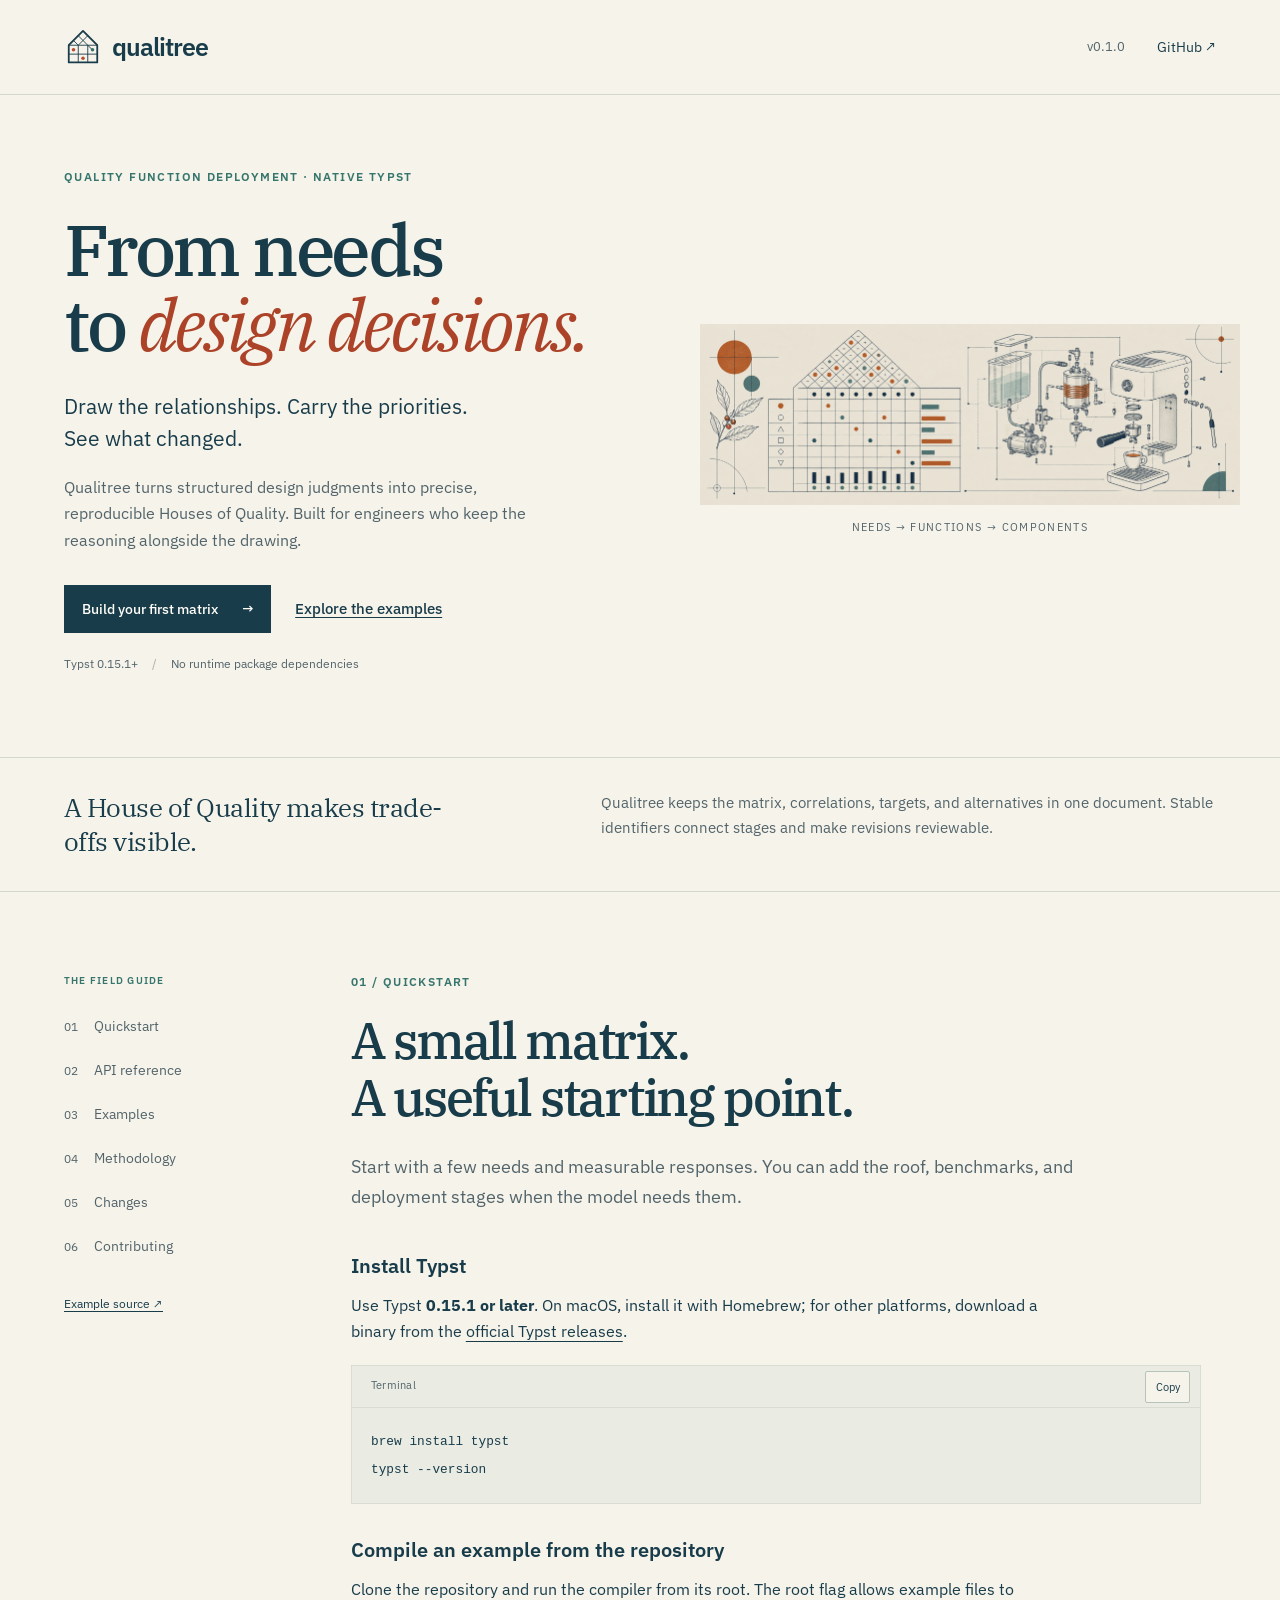
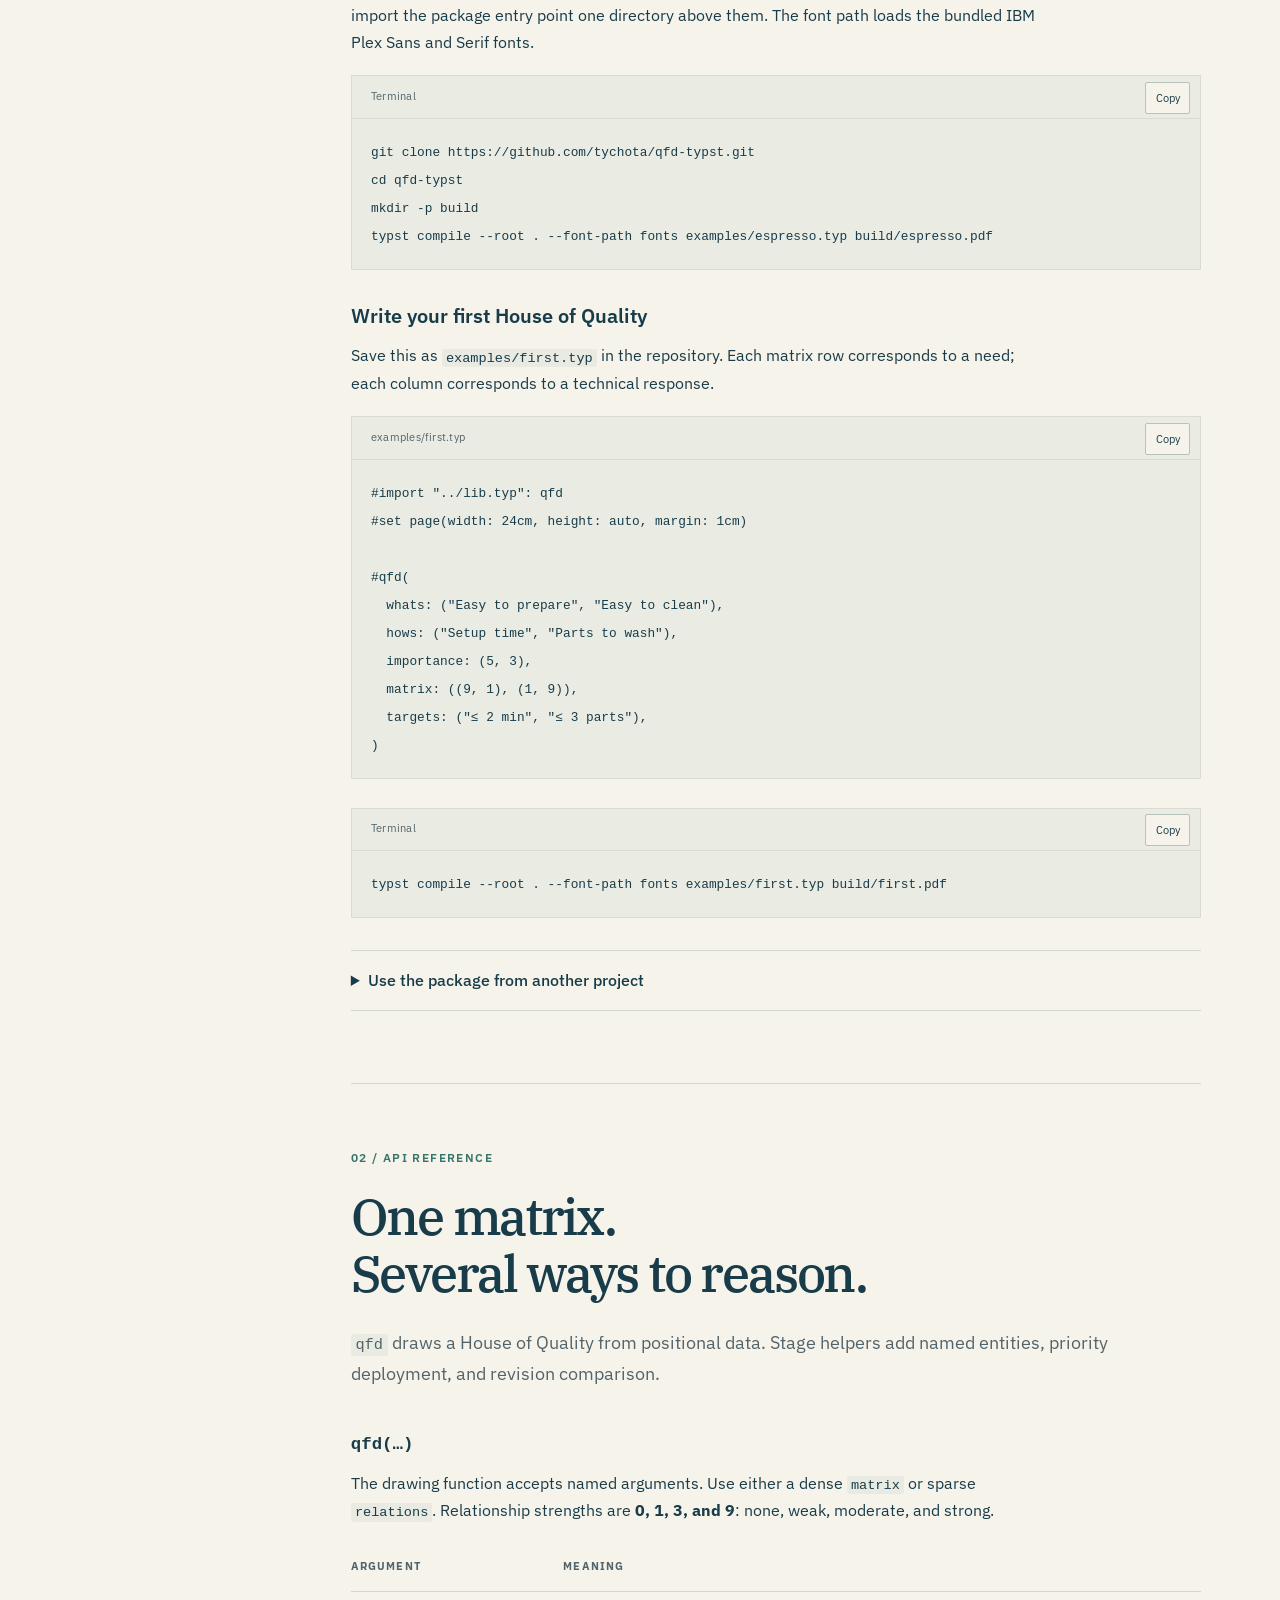
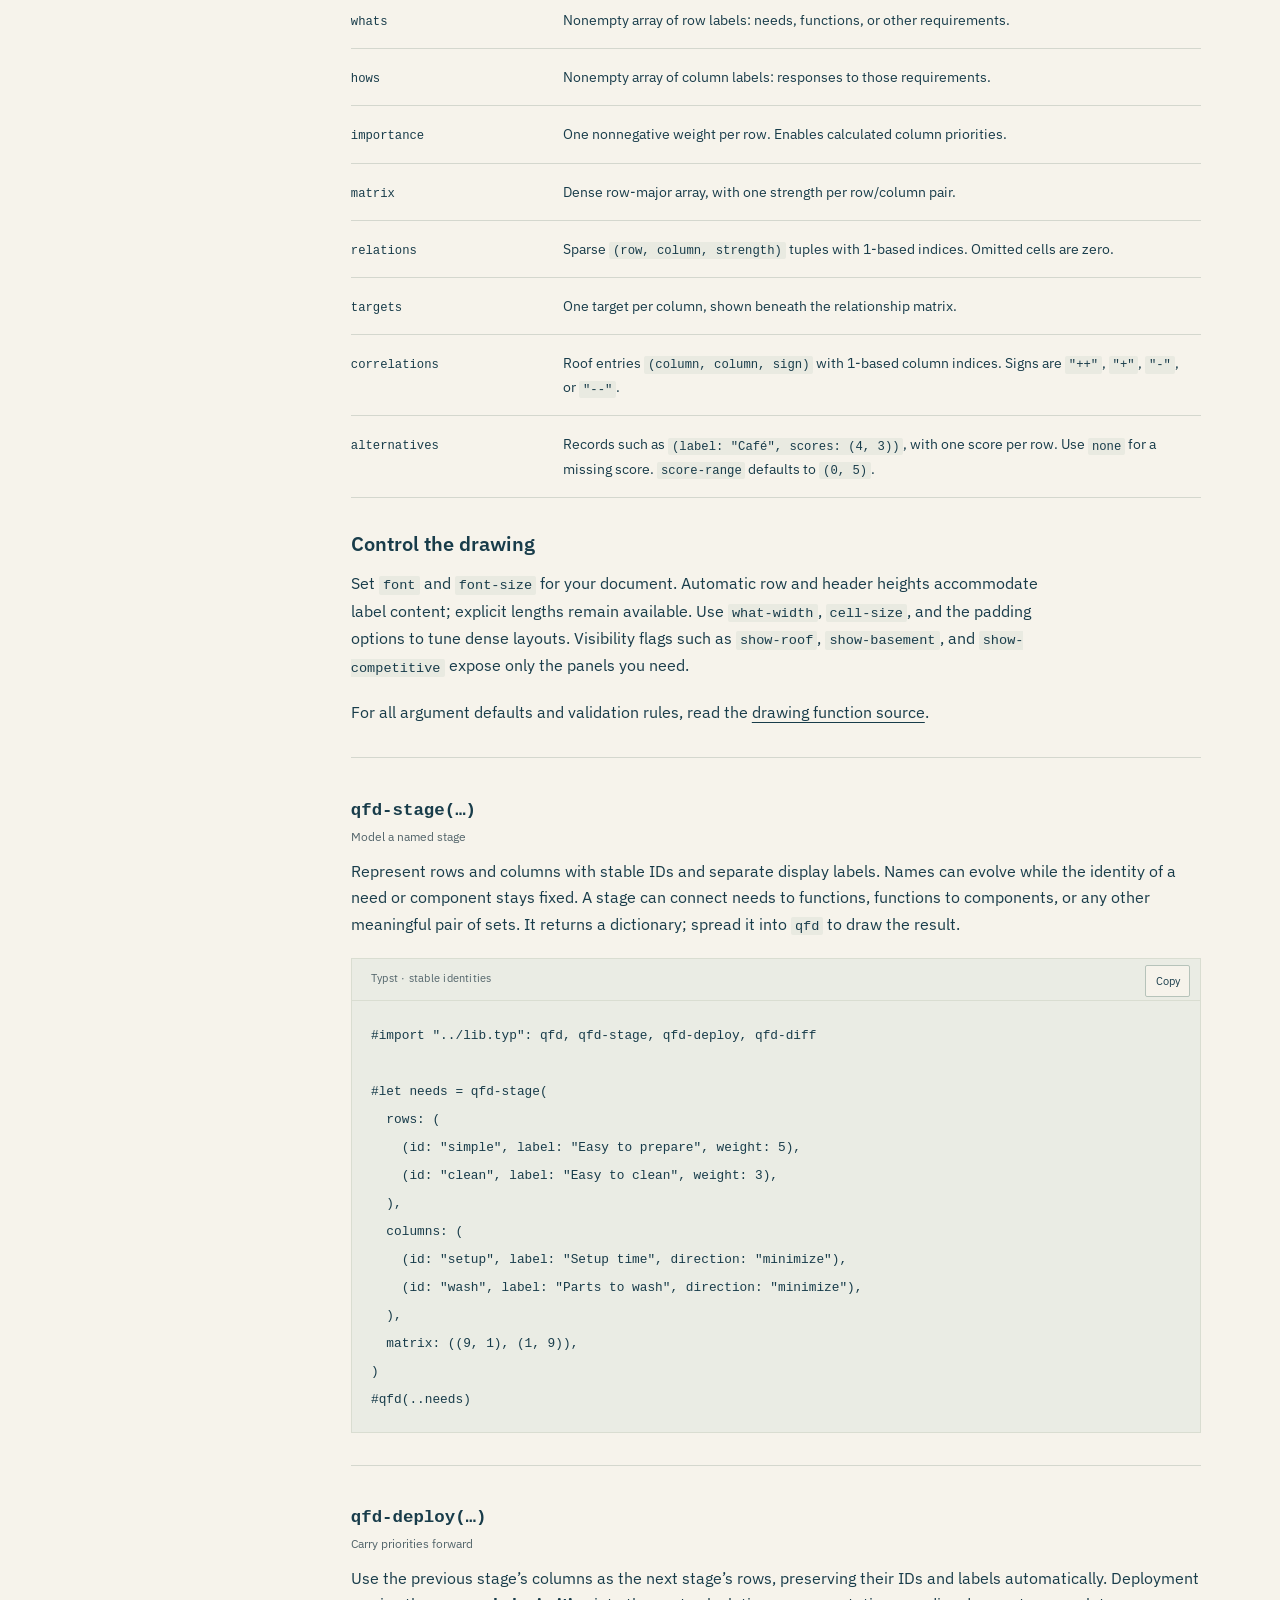
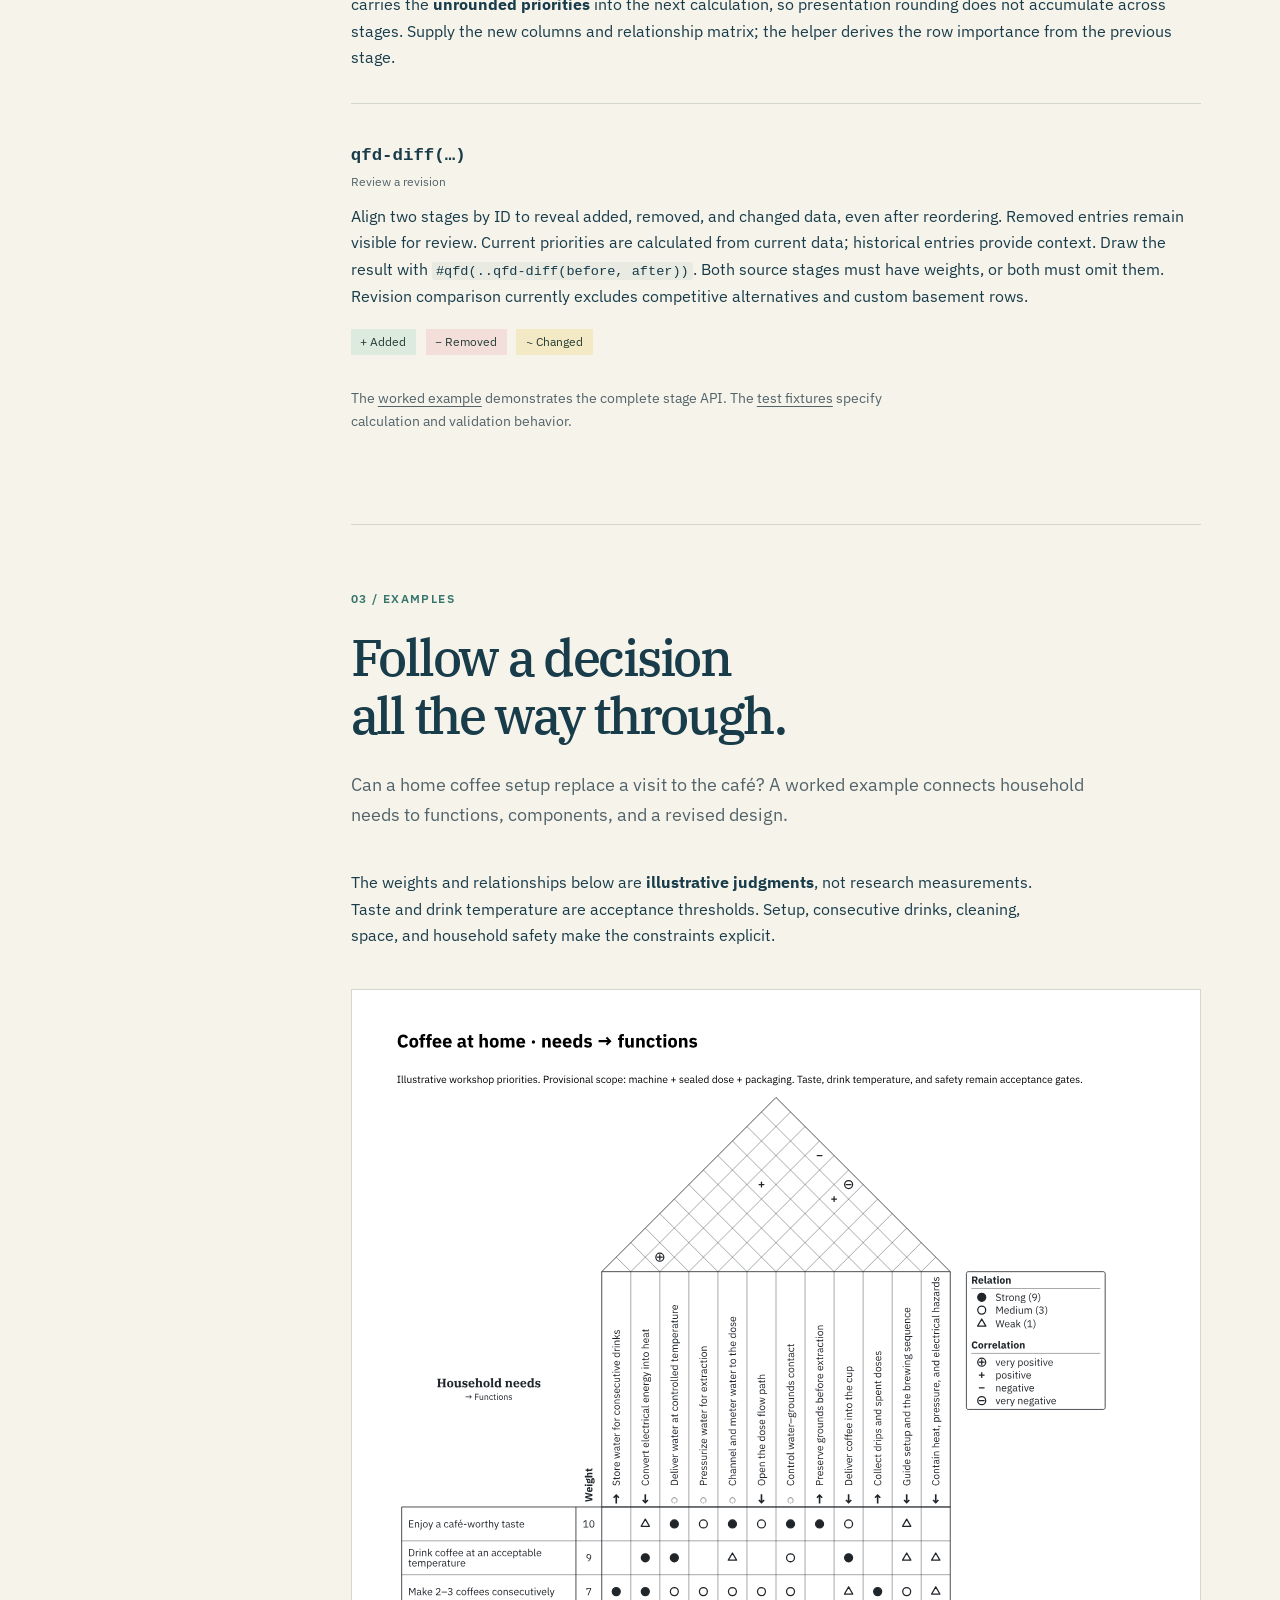
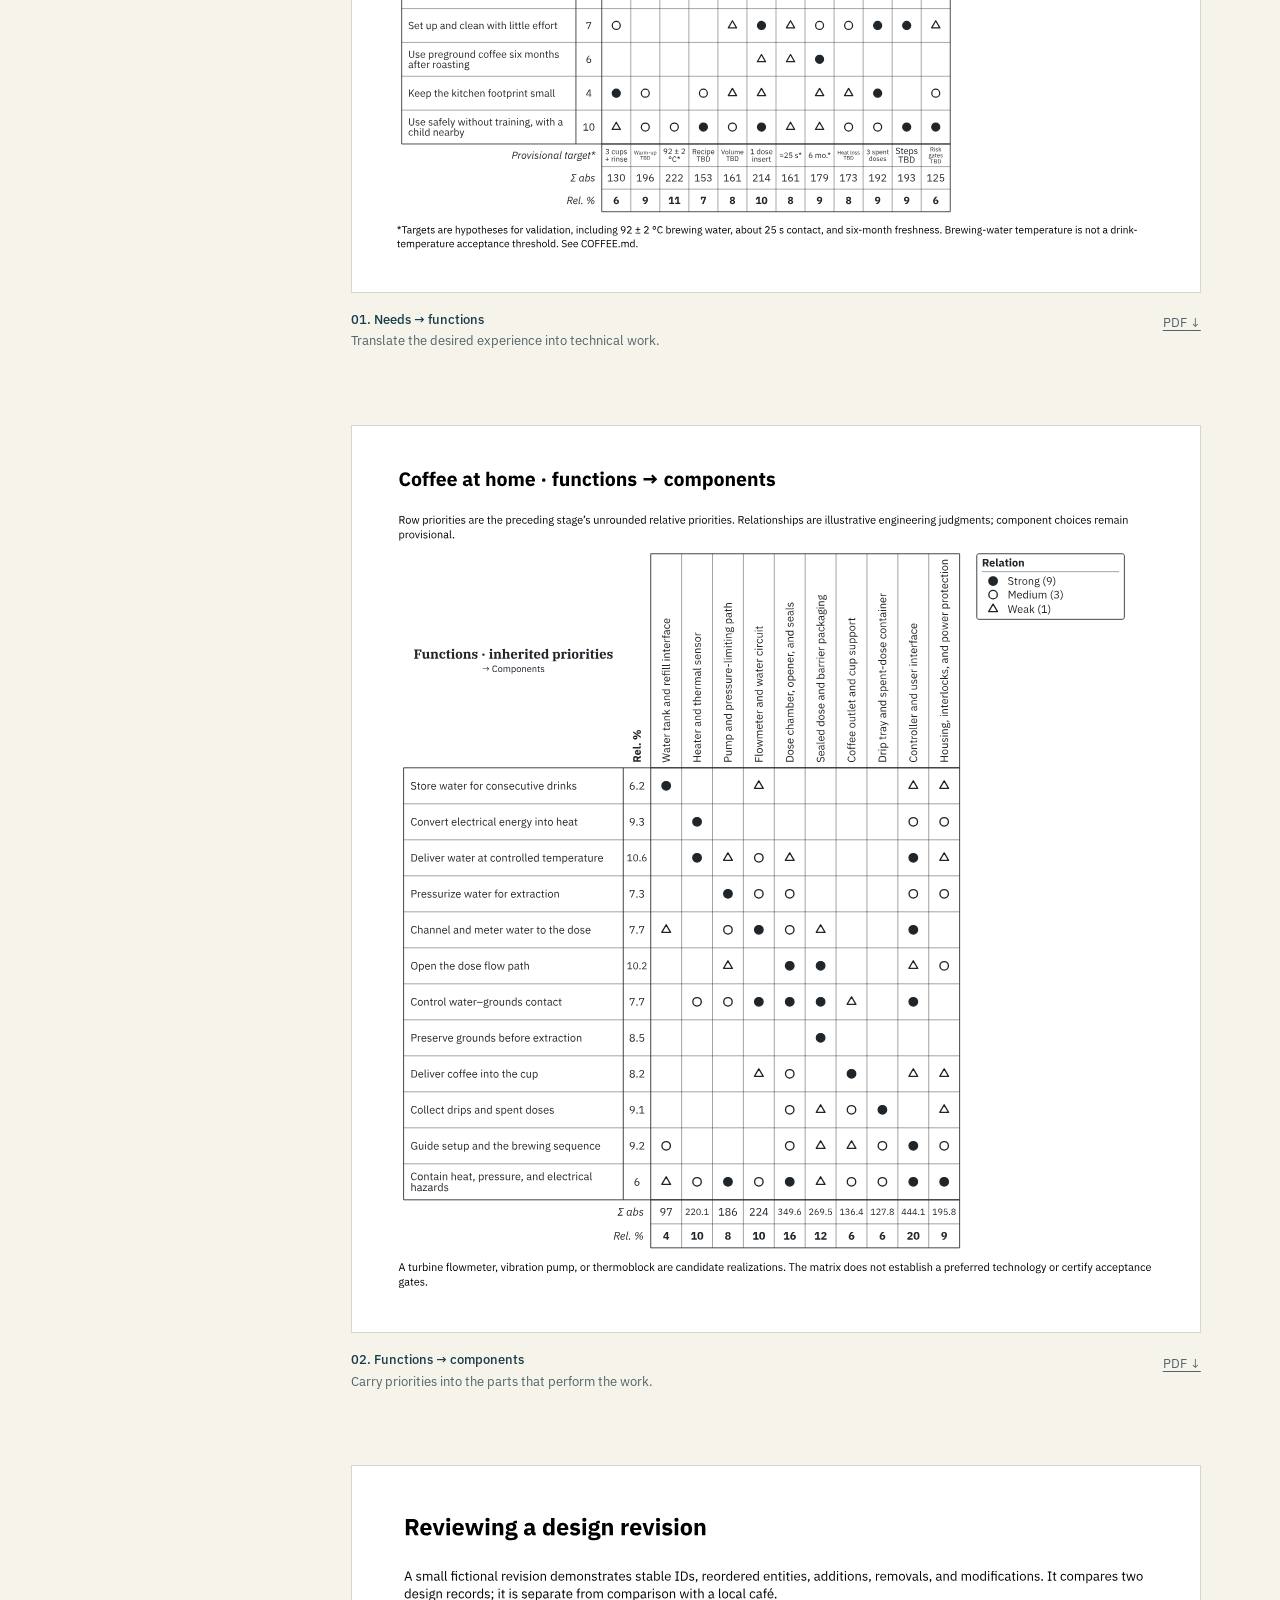
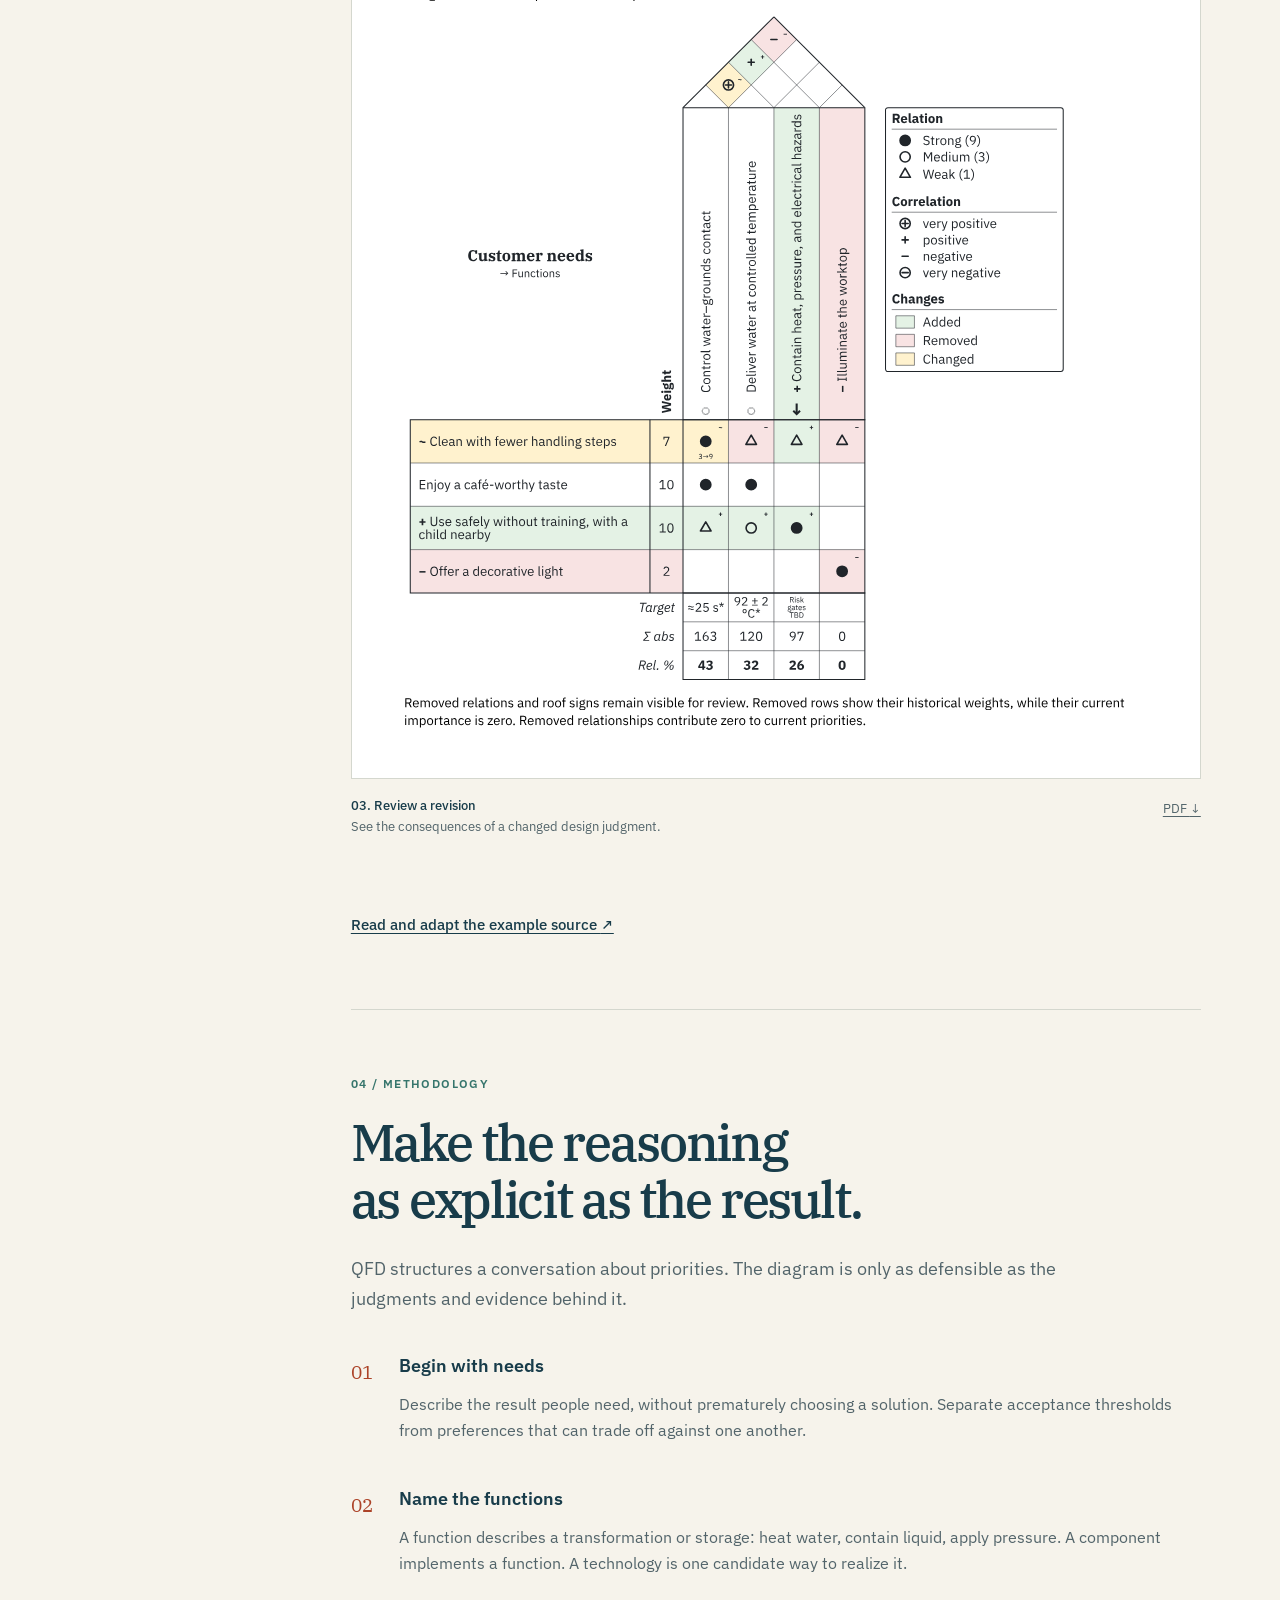
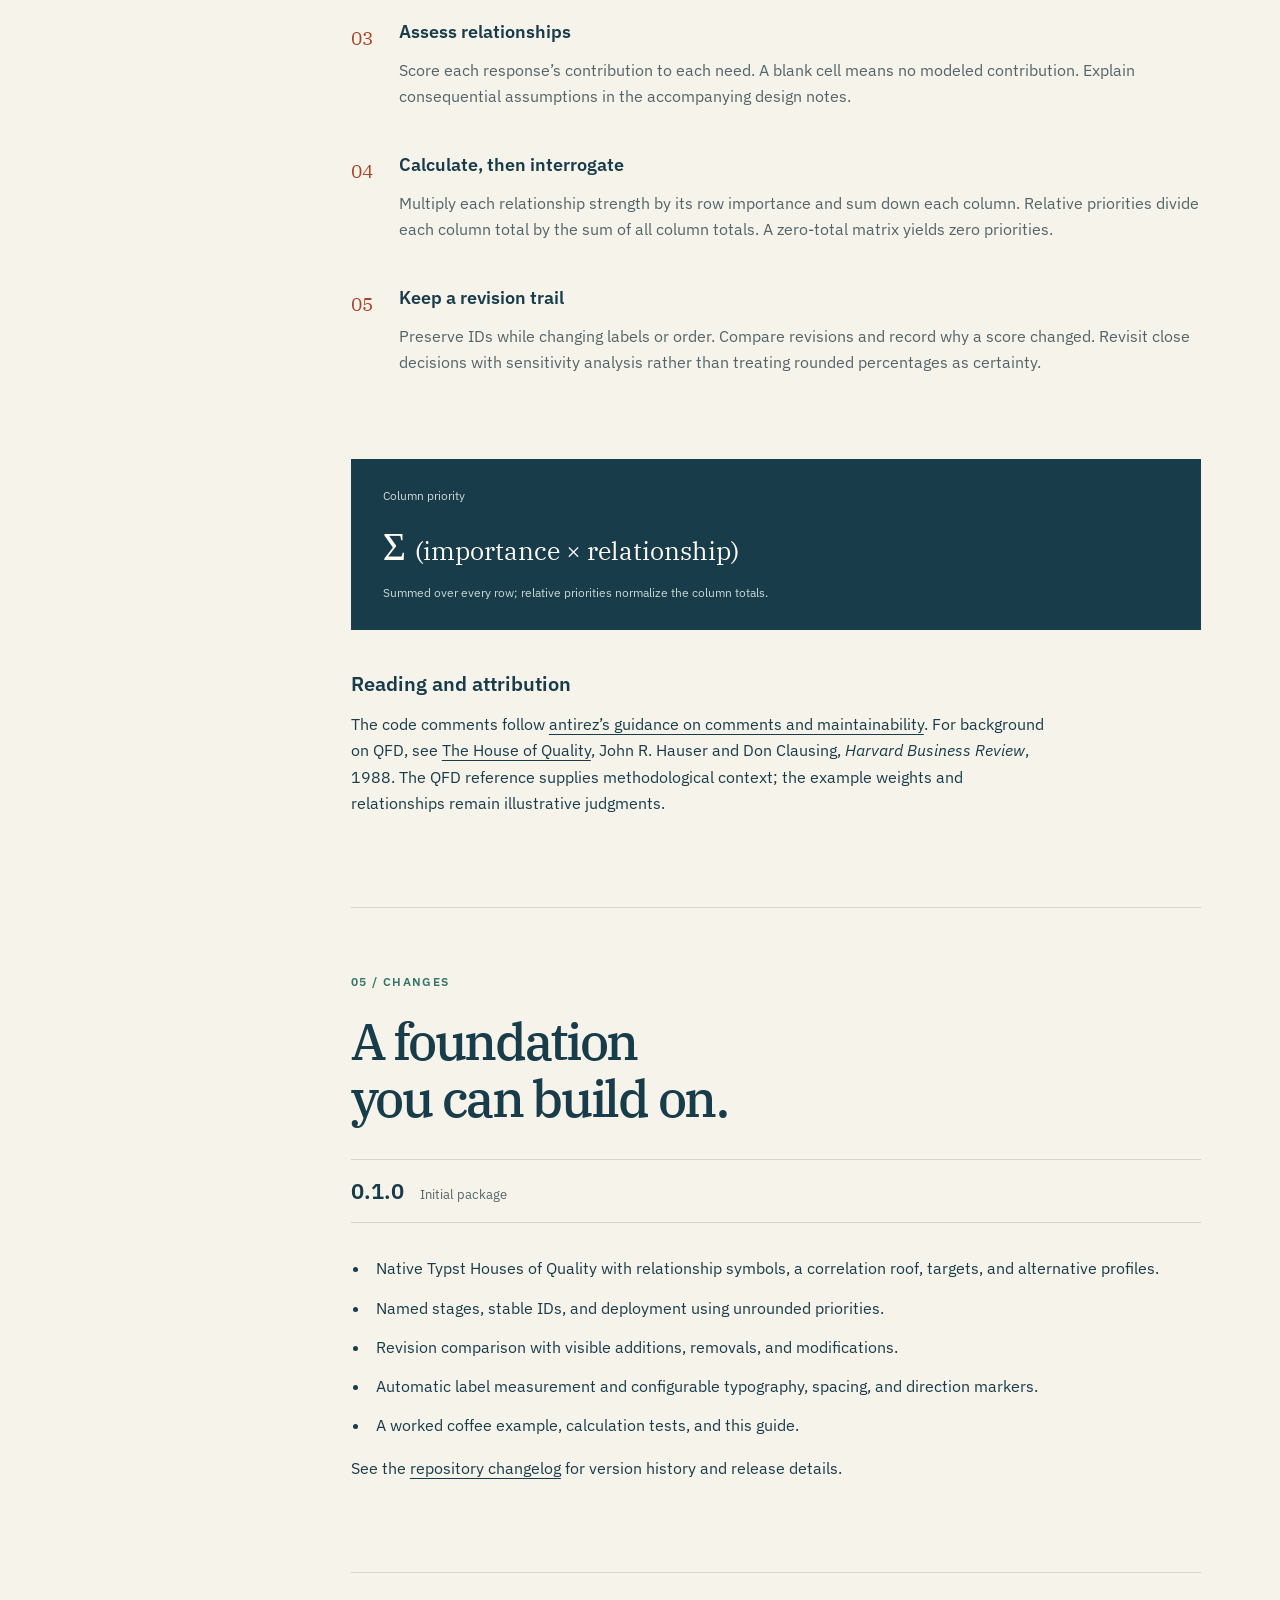
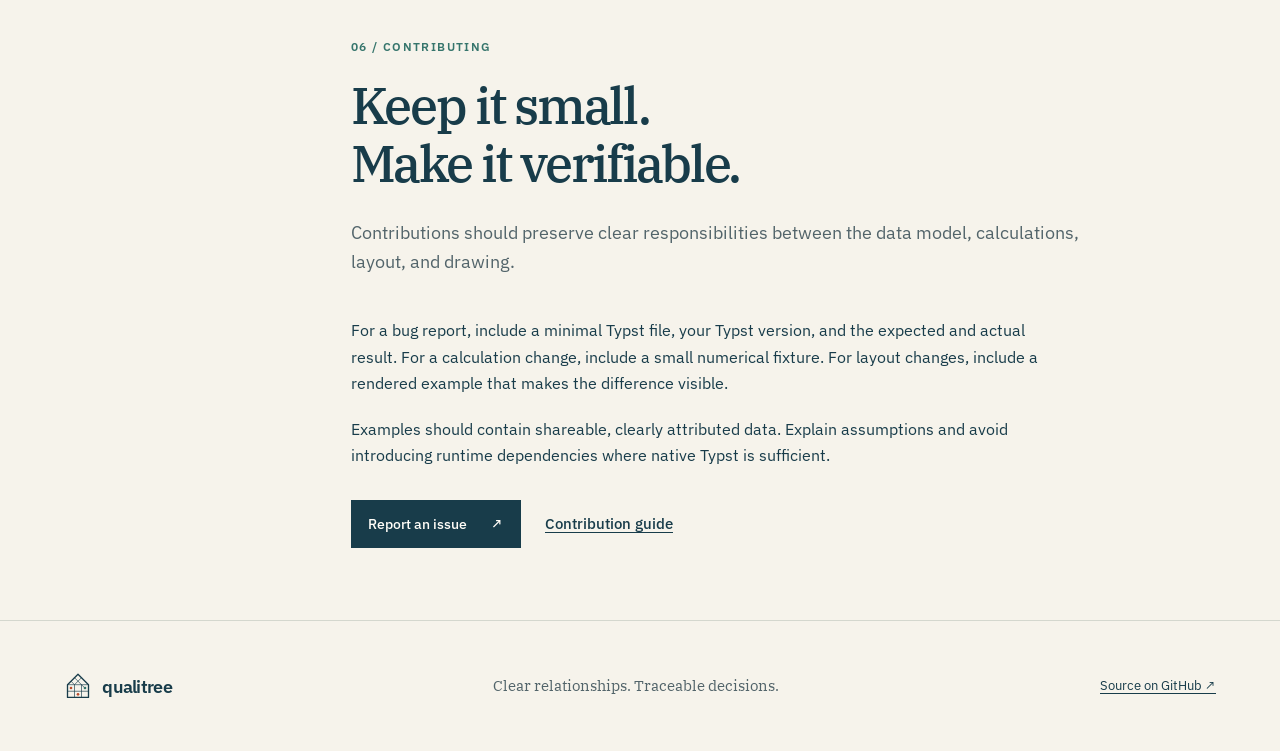
==== docs/site/index.html @ 9d510f65 "Build Qualitree stages, revision views, adaptive layout and documentation" ====
<!doctype html>
<html lang="en">
<head>
  <meta charset="utf-8">
  <meta name="viewport" content="width=device-width, initial-scale=1">
  <meta name="description" content="Qualitree is a native Typst toolkit for Houses of Quality, priority deployment, and traceable design revisions.">
  <meta name="theme-color" content="#183c4a">
  <title>Qualitree — From needs to design decisions</title>
  <link rel="icon" href="assets/favicon.svg" type="image/svg+xml">
  <link rel="preconnect" href="https://fonts.googleapis.com">
  <link rel="preconnect" href="https://fonts.gstatic.com" crossorigin>
  <link href="https://fonts.googleapis.com/css2?family=IBM+Plex+Sans:wght@400;500;600;700&amp;family=IBM+Plex+Serif:ital,wght@0,400;0,500;0,600;1,400&amp;display=swap" rel="stylesheet">
  <link rel="stylesheet" href="style.css">
  <script src="site.js" defer></script>
</head>
<body>
<a class="skip-link" href="#main">Skip to content</a>
<header class="masthead">
  <a class="brand" href="#top" aria-label="Qualitree home"><img src="assets/logo.svg" width="38" height="38" alt=""><span>qualitree</span></a>
  <div class="masthead-right"><span class="version">v0.1.0</span><a href="https://github.com/tychota/qfd-typst">GitHub <span aria-hidden="true">↗</span></a></div>
</header>
<main id="main">
  <section class="hero" id="top" aria-labelledby="hero-title">
    <div class="hero-copy">
      <p class="eyebrow">Quality function deployment · Native Typst</p>
      <h1 id="hero-title">From needs<br>to <em>design decisions.</em></h1>
      <p class="hero-deck">Draw the relationships. Carry the priorities. See what changed.</p>
      <p class="hero-description">Qualitree turns structured design judgments into precise, reproducible Houses of Quality. Built for engineers who keep the reasoning alongside the drawing.</p>
      <div class="hero-actions"><a class="button" href="#quickstart">Build your first matrix <span aria-hidden="true">→</span></a><a class="text-link" href="#examples">Explore the examples</a></div>
      <p class="hero-note">Typst 0.15.1+ <span aria-hidden="true">/</span> No runtime package dependencies</p>
    </div>
    <div class="hero-art"><img src="assets/hero.png" alt="" fetchpriority="high"><p>Needs → functions → components</p></div>
  </section>
  <div class="introduction"><p>A House of Quality makes trade-offs visible.</p><p>Qualitree keeps the matrix, correlations, targets, and alternatives in one document. Stable identifiers connect stages and make revisions reviewable.</p></div>
  <div class="guide-layout">
    <aside class="guide-nav" aria-label="Guide navigation"><p class="eyebrow">The field guide</p><nav><a href="#quickstart">01 <span>Quickstart</span></a><a href="#api">02 <span>API reference</span></a><a href="#examples">03 <span>Examples</span></a><a href="#methodology">04 <span>Methodology</span></a><a href="#changes">05 <span>Changes</span></a><a href="#contributing">06 <span>Contributing</span></a></nav><a class="source-link" href="https://github.com/tychota/qfd-typst/tree/main/examples">Example source <span aria-hidden="true">↗</span></a></aside>
    <div class="guide-content">
      <section id="quickstart" class="guide-section" aria-labelledby="quickstart-title">
        <p class="eyebrow">01 / Quickstart</p><h2 id="quickstart-title">A small matrix.<br>A useful starting point.</h2>
        <p class="lead">Start with a few needs and measurable responses. You can add the roof, benchmarks, and deployment stages when the model needs them.</p>
        <h3>Install Typst</h3><p>Use Typst <strong>0.15.1 or later</strong>. On macOS, install it with Homebrew; for other platforms, download a binary from the <a href="https://github.com/typst/typst/releases">official Typst releases</a>.</p>
        <div class="code-block"><div class="code-label">Terminal</div><pre><code>brew install typst
typst --version</code></pre></div>
        <h3>Compile an example from the repository</h3><p>Clone the repository and run the compiler from its root. The root flag allows example files to import the package entry point one directory above them. The font path loads the bundled IBM Plex Sans and Serif fonts.</p>
        <div class="code-block"><div class="code-label">Terminal</div><pre><code>git clone https://github.com/tychota/qfd-typst.git
cd qfd-typst
mkdir -p build
typst compile --root . --font-path fonts examples/espresso.typ build/espresso.pdf</code></pre></div>
        <h3>Write your first House of Quality</h3><p>Save this as <code>examples/first.typ</code> in the repository. Each matrix row corresponds to a need; each column corresponds to a technical response.</p>
        <div class="code-block"><div class="code-label">examples/first.typ</div><pre><code>#import "../lib.typ": qfd
#set page(width: 24cm, height: auto, margin: 1cm)

#qfd(
  whats: ("Easy to prepare", "Easy to clean"),
  hows: ("Setup time", "Parts to wash"),
  importance: (5, 3),
  matrix: ((9, 1), (1, 9)),
  targets: ("≤ 2 min", "≤ 3 parts"),
)</code></pre></div>
        <div class="code-block"><div class="code-label">Terminal</div><pre><code>typst compile --root . --font-path fonts examples/first.typ build/first.pdf</code></pre></div>
        <details><summary>Use the package from another project</summary><div><p>Copy <code>lib.typ</code> and the <code>src/</code> directory into your project and import the entry point by its relative path. Alternatively, place the complete package bundle under <code>typst/packages/local/qualitree/0.1.0/</code> in your platform’s Typst data directory:</p><ul><li>macOS: <code>~/Library/Application Support/typst/packages/local/qualitree/0.1.0/</code></li><li>Linux: <code>$XDG_DATA_HOME/typst/packages/local/qualitree/0.1.0/</code> (normally <code>~/.local/share/…</code>)</li><li>Windows: <code>%APPDATA%\typst\packages\local\qualitree\0.1.0\</code></li></ul><div class="code-block"><div class="code-label">Typst</div><pre><code>#import "@local/qualitree:0.1.0": qfd</code></pre></div><p>The local bundle must include <code>typst.toml</code>, <code>lib.typ</code>, and <code>src/</code>. Publication to Typst Universe is a separate step; an <code>@preview</code> import is not available until the package is accepted.</p></div></details>
      </section>
      <section id="api" class="guide-section" aria-labelledby="api-title">
        <p class="eyebrow">02 / API reference</p><h2 id="api-title">One matrix.<br>Several ways to reason.</h2>
        <p class="lead"><code>qfd</code> draws a House of Quality from positional data. Stage helpers add named entities, priority deployment, and revision comparison.</p>
        <h3><code>qfd(…)</code></h3><p>The drawing function accepts named arguments. Use either a dense <code>matrix</code> or sparse <code>relations</code>. Relationship strengths are <strong>0, 1, 3, and 9</strong>: none, weak, moderate, and strong.</p>
        <div class="table-scroll" tabindex="0" role="region" aria-label="Core API parameters"><table><thead><tr><th>Argument</th><th>Meaning</th></tr></thead><tbody>
          <tr><th scope="row"><code>whats</code></th><td>Nonempty array of row labels: needs, functions, or other requirements.</td></tr>
          <tr><th scope="row"><code>hows</code></th><td>Nonempty array of column labels: responses to those requirements.</td></tr>
          <tr><th scope="row"><code>importance</code></th><td>One nonnegative weight per row. Enables calculated column priorities.</td></tr>
          <tr><th scope="row"><code>matrix</code></th><td>Dense row-major array, with one strength per row/column pair.</td></tr>
          <tr><th scope="row"><code>relations</code></th><td>Sparse <code>(row, column, strength)</code> tuples with 1-based indices. Omitted cells are zero.</td></tr>
          <tr><th scope="row"><code>targets</code></th><td>One target per column, shown beneath the relationship matrix.</td></tr>
          <tr><th scope="row"><code>correlations</code></th><td>Roof entries <code>(column, column, sign)</code> with 1-based column indices. Signs are <code>"++"</code>, <code>"+"</code>, <code>"-"</code>, or <code>"--"</code>.</td></tr>
          <tr><th scope="row"><code>alternatives</code></th><td>Records such as <code>(label: "Café", scores: (4, 3))</code>, with one score per row. Use <code>none</code> for a missing score. <code>score-range</code> defaults to <code>(0, 5)</code>.</td></tr>
        </tbody></table></div>
        <h3>Control the drawing</h3><p>Set <code>font</code> and <code>font-size</code> for your document. Automatic row and header heights accommodate label content; explicit lengths remain available. Use <code>what-width</code>, <code>cell-size</code>, and the padding options to tune dense layouts. Visibility flags such as <code>show-roof</code>, <code>show-basement</code>, and <code>show-competitive</code> expose only the panels you need.</p><p>For all argument defaults and validation rules, read the <a href="https://github.com/tychota/qfd-typst/blob/main/src/draw.typ">drawing function source</a>.</p>
        <div class="api-entry"><h3><code>qfd-stage(…)</code><span>Model a named stage</span></h3><p>Represent rows and columns with stable IDs and separate display labels. Names can evolve while the identity of a need or component stays fixed. A stage can connect needs to functions, functions to components, or any other meaningful pair of sets. It returns a dictionary; spread it into <code>qfd</code> to draw the result.</p>
<div class="code-block"><div class="code-label">Typst · stable identities</div><pre><code>#import "../lib.typ": qfd, qfd-stage, qfd-deploy, qfd-diff

#let needs = qfd-stage(
  rows: (
    (id: "simple", label: "Easy to prepare", weight: 5),
    (id: "clean", label: "Easy to clean", weight: 3),
  ),
  columns: (
    (id: "setup", label: "Setup time", direction: "minimize"),
    (id: "wash", label: "Parts to wash", direction: "minimize"),
  ),
  matrix: ((9, 1), (1, 9)),
)
#qfd(..needs)</code></pre></div></div>
        <div class="api-entry"><h3><code>qfd-deploy(…)</code><span>Carry priorities forward</span></h3><p>Use the previous stage’s columns as the next stage’s rows, preserving their IDs and labels automatically. Deployment carries the <strong>unrounded priorities</strong> into the next calculation, so presentation rounding does not accumulate across stages. Supply the new columns and relationship matrix; the helper derives the row importance from the previous stage.</p></div>
        <div class="api-entry"><h3><code>qfd-diff(…)</code><span>Review a revision</span></h3><p>Align two stages by ID to reveal added, removed, and changed data, even after reordering. Removed entries remain visible for review. Current priorities are calculated from current data; historical entries provide context. Draw the result with <code>#qfd(..qfd-diff(before, after))</code>. Both source stages must have weights, or both must omit them. Revision comparison currently excludes competitive alternatives and custom basement rows.</p><p class="change-key"><span class="added">+ Added</span><span class="removed">− Removed</span><span class="modified">~ Changed</span></p></div>
        <p class="reference-note">The <a href="https://github.com/tychota/qfd-typst/blob/main/examples/espresso.typ">worked example</a> demonstrates the complete stage API. The <a href="https://github.com/tychota/qfd-typst/tree/main/tests">test fixtures</a> specify calculation and validation behavior.</p>
      </section>
      <section id="examples" class="guide-section" aria-labelledby="examples-title">
        <p class="eyebrow">03 / Examples</p><h2 id="examples-title">Follow a decision<br>all the way through.</h2>
        <p class="lead">Can a home coffee setup replace a visit to the café? A worked example connects household needs to functions, components, and a revised design.</p>
        <p>The weights and relationships below are <strong>illustrative judgments</strong>, not research measurements. Taste and drink temperature are acceptance thresholds. Setup, consecutive drinks, cleaning, space, and household safety make the constraints explicit.</p>
        <figure class="example-figure"><a href="assets/espresso.svg" aria-label="Open needs-to-functions diagram at full size"><img src="assets/espresso.svg" alt="House of Quality relating home-coffee needs to functions, with relationship strengths and calculated priorities." loading="lazy"></a><figcaption><span><strong>01. Needs → functions</strong><br>Translate the desired experience into technical work.</span><a href="assets/espresso.pdf">PDF <span aria-hidden="true">↓</span></a></figcaption></figure>
        <figure class="example-figure"><a href="assets/components.svg" aria-label="Open functions-to-components diagram at full size"><img src="assets/components.svg" alt="Deployment matrix relating coffee preparation functions to components, using priorities carried from the previous stage." loading="lazy"></a><figcaption><span><strong>02. Functions → components</strong><br>Carry priorities into the parts that perform the work.</span><a href="assets/components.pdf">PDF <span aria-hidden="true">↓</span></a></figcaption></figure>
        <figure class="example-figure"><a href="assets/revisions.svg" aria-label="Open revision comparison at full size"><img src="assets/revisions.svg" alt="Revision comparison with green additions, red removals, yellow changes, and text status marks." loading="lazy"></a><figcaption><span><strong>03. Review a revision</strong><br>See the consequences of a changed design judgment.</span><a href="assets/revisions.pdf">PDF <span aria-hidden="true">↓</span></a></figcaption></figure>
        <a class="text-link" href="https://github.com/tychota/qfd-typst/tree/main/examples">Read and adapt the example source <span aria-hidden="true">↗</span></a>
      </section>
      <section id="methodology" class="guide-section" aria-labelledby="methodology-title">
        <p class="eyebrow">04 / Methodology</p><h2 id="methodology-title">Make the reasoning<br>as explicit as the result.</h2>
        <p class="lead">QFD structures a conversation about priorities. The diagram is only as defensible as the judgments and evidence behind it.</p>
        <ol class="method-list"><li><h3>Begin with needs</h3><p>Describe the result people need, without prematurely choosing a solution. Separate acceptance thresholds from preferences that can trade off against one another.</p></li><li><h3>Name the functions</h3><p>A function describes a transformation or storage: heat water, contain liquid, apply pressure. A component implements a function. A technology is one candidate way to realize it.</p></li><li><h3>Assess relationships</h3><p>Score each response’s contribution to each need. A blank cell means no modeled contribution. Explain consequential assumptions in the accompanying design notes.</p></li><li><h3>Calculate, then interrogate</h3><p>Multiply each relationship strength by its row importance and sum down each column. Relative priorities divide each column total by the sum of all column totals. A zero-total matrix yields zero priorities.</p></li><li><h3>Keep a revision trail</h3><p>Preserve IDs while changing labels or order. Compare revisions and record why a score changed. Revisit close decisions with sensitivity analysis rather than treating rounded percentages as certainty.</p></li></ol>
        <div class="formula" aria-label="Column priority equals the sum of row importance multiplied by relationship strength"><span>Column priority</span><strong>Σ <span>(importance × relationship)</span></strong><small>Summed over every row; relative priorities normalize the column totals.</small></div>
        <h3>Reading and attribution</h3><p>The code comments follow <a href="https://antirez.com/news/124">antirez’s guidance on comments and maintainability</a>. For background on QFD, see <a href="https://blogs.ubc.ca/nvdteamb/files/2013/10/7-The-House-of-Quality.pdf">The House of Quality</a>, John R. Hauser and Don Clausing, <cite>Harvard Business Review</cite>, 1988. The QFD reference supplies methodological context; the example weights and relationships remain illustrative judgments.</p>
      </section>
      <section id="changes" class="guide-section" aria-labelledby="changes-title">
        <p class="eyebrow">05 / Changes</p><h2 id="changes-title">A foundation<br>you can build on.</h2><div class="release-line"><h3>0.1.0</h3><span>Initial package</span></div><ul class="plain-list"><li>Native Typst Houses of Quality with relationship symbols, a correlation roof, targets, and alternative profiles.</li><li>Named stages, stable IDs, and deployment using unrounded priorities.</li><li>Revision comparison with visible additions, removals, and modifications.</li><li>Automatic label measurement and configurable typography, spacing, and direction markers.</li><li>A worked coffee example, calculation tests, and this guide.</li></ul><p>See the <a href="https://github.com/tychota/qfd-typst/blob/main/CHANGELOG.md">repository changelog</a> for version history and release details.</p>
      </section>
      <section id="contributing" class="guide-section" aria-labelledby="contributing-title">
        <p class="eyebrow">06 / Contributing</p><h2 id="contributing-title">Keep it small.<br>Make it verifiable.</h2><p class="lead">Contributions should preserve clear responsibilities between the data model, calculations, layout, and drawing.</p><p>For a bug report, include a minimal Typst file, your Typst version, and the expected and actual result. For a calculation change, include a small numerical fixture. For layout changes, include a rendered example that makes the difference visible.</p><p>Examples should contain shareable, clearly attributed data. Explain assumptions and avoid introducing runtime dependencies where native Typst is sufficient.</p><div class="contribute-links"><a class="button" href="https://github.com/tychota/qfd-typst/issues">Report an issue <span aria-hidden="true">↗</span></a><a class="text-link" href="https://github.com/tychota/qfd-typst/blob/main/CONTRIBUTING.md">Contribution guide</a></div>
      </section>
    </div>
  </div>
</main>
<footer><a class="brand" href="#top"><img src="assets/logo.svg" width="28" height="28" alt=""><span>qualitree</span></a><p>Clear relationships. Traceable decisions.</p><a href="https://github.com/tychota/qfd-typst">Source on GitHub <span aria-hidden="true">↗</span></a></footer>
<div id="copy-status" class="visually-hidden" role="status" aria-live="polite"></div>
</body>
</html>
---- docs/site/style.css ----
:root {
  --paper: #f6f3eb;
  --surface: #fffdf8;
  --ink: #183c4a;
  --muted: #52646a;
  --line: #d4d7ce;
  --accent: #ac4328;
  --teal: #36756c;
  --sans: "IBM Plex Sans", "Helvetica Neue", sans-serif;
  --serif: "IBM Plex Serif", Georgia, serif;
  color: var(--ink);
  background: var(--paper);
  font-family: var(--sans);
  font-size: 16px;
  line-height: 1.65;
  font-synthesis: none;
  scroll-padding-top: 2rem;
}
* { box-sizing: border-box; }
body { margin: 0; }
a { color: inherit; text-decoration-thickness: 1px; text-underline-offset: .23em; }
a:hover { color: var(--accent); }
button, a { -webkit-tap-highlight-color: transparent; }
:focus-visible { outline: 3px solid var(--accent); outline-offset: 5px; }
::selection { background: #e7c3a7; color: var(--ink); }
img { max-width: 100%; display: block; }
p { margin: 0 0 1.2rem; }
h1, h2, h3 { font-weight: 500; margin: 0; }
h1, h2 { font-family: var(--serif); letter-spacing: -.045em; }
h1 { font-size: clamp(3.15rem, 5.6vw, 5.6rem); line-height: 1.04; }
h1 em { color: var(--accent); font-weight: 400; }
h2 { font-size: clamp(2.2rem, 4vw, 3.65rem); line-height: 1.12; margin-bottom: 1.6rem; }
h3 { font-size: 1.28rem; line-height: 1.35; font-weight: 600; margin: 2rem 0 .8rem; }
code { font-family: "SFMono-Regular", Consolas, "Liberation Mono", monospace; font-size: .85em; overflow-wrap: anywhere; }
p code, td code, li code { background: #e9eae1; padding: .13em .3em; border-radius: 2px; }
.masthead, .hero, .introduction, .guide-layout, footer { max-width: 1440px; margin-inline: auto; padding-inline: clamp(1.3rem, 5vw, 5rem); }
.masthead { min-height: 94px; display: flex; align-items: center; justify-content: space-between; gap: 1rem; }
.brand { display: inline-flex; align-items: center; gap: .65rem; text-decoration: none; font-size: 1.55rem; font-weight: 600; letter-spacing: -.04em; }
.masthead-right { display: flex; align-items: center; gap: 2rem; font-size: .9rem; }
.masthead-right a { text-decoration: none; }
.version { color: var(--muted); font-size: .8rem; }
.hero { display: grid; grid-template-columns: 1.2fr 1fr; gap: 1rem; padding-block: 4.5rem 4rem; align-items: center; border-top: 1px solid var(--line); }
.eyebrow { font-size: .73rem; letter-spacing: .12em; text-transform: uppercase; font-weight: 600; margin-bottom: 1.7rem; color: var(--teal); }
.hero-deck { font-size: 1.32rem; line-height: 1.5; margin-top: 1.8rem; max-width: 27rem; }
.hero-description { color: var(--muted); max-width: 30rem; }
.hero-actions { display: flex; align-items: center; flex-wrap: wrap; gap: 1.5rem; margin-block: 2rem 1.3rem; }
.button { display: inline-flex; min-height: 48px; align-items: center; justify-content: space-between; gap: 1.5rem; background: var(--ink); color: var(--surface); padding: .75rem 1.1rem; text-decoration: none; font-weight: 500; font-size: .9rem; transition: background .16s ease-out; }
.button:hover { color: white; background: var(--accent); }
.text-link { font-weight: 500; font-size: .92rem; }
.hero-note { font-size: .75rem; color: var(--muted); }
.hero-note span { padding-inline: .7rem; color: #a5ada5; }
.hero-art { position: relative; margin-right: -1.5rem; }
.hero-art img { width: 100%; height: auto; mix-blend-mode: multiply; }
.hero-art p { font-size: .7rem; letter-spacing: .12em; text-transform: uppercase; text-align: center; color: var(--muted); margin: .8rem 0 0; }
.introduction { border-top: 1px solid var(--line); border-bottom: 1px solid var(--line); display: grid; grid-template-columns: 1fr 1.3fr; gap: 4rem; padding-block: 2rem; }
.introduction p { margin: 0; }
.introduction p:first-child { font-family: var(--serif); font-size: 1.65rem; letter-spacing: -.02em; line-height: 1.3; max-width: 24rem; }
.introduction p:last-child { color: var(--muted); font-size: .95rem; max-width: 42rem; }
.guide-layout { display: grid; grid-template-columns: 210px minmax(0, 1fr); gap: clamp(2.5rem, 6vw, 6rem); padding-top: 5rem; }
.guide-nav { align-self: start; position: sticky; top: 2rem; padding-bottom: 2rem; }
.guide-nav .eyebrow { font-size: .65rem; margin-bottom: 1rem; }
.guide-nav nav { display: flex; flex-direction: column; }
.guide-nav nav a { display: flex; gap: 1rem; align-items: center; min-height: 44px; font-size: .73rem; color: var(--muted); text-decoration: none; border-bottom: 1px solid transparent; }
.guide-nav nav a span { font-size: .9rem; }
.guide-nav nav a:hover, .guide-nav nav a[aria-current="location"] { color: var(--accent); border-bottom-color: var(--line); }
.source-link { display: inline-block; font-size: .78rem; margin-top: 1.5rem; }
.guide-content { max-width: 850px; min-width: 0; }
.guide-section { padding-bottom: 4.5rem; margin-bottom: 4rem; border-bottom: 1px solid var(--line); scroll-margin-top: 2rem; }
.guide-section:last-child { border: 0; margin-bottom: 0; }
.guide-section > p { max-width: 70ch; }
.guide-section .eyebrow { margin-bottom: 1.3rem; }
.lead { font-size: 1.13rem; line-height: 1.65; color: var(--muted); margin-bottom: 2.5rem; }
.code-block { background: #eaece4; border: 1px solid #d9ddd1; margin-block: 1.25rem 1.8rem; position: relative; }
.code-label { padding: .65rem 1.2rem; border-bottom: 1px solid #d9ddd1; font-size: .7rem; color: var(--muted); letter-spacing: .02em; min-height: 2.65rem; }
pre { margin: 0; padding: 1.2rem; overflow-x: auto; line-height: 1.75; tab-size: 2; }
pre code { font-size: .8rem; overflow-wrap: normal; }
.copy-button { position: absolute; right: .6rem; top: .35rem; padding: .3rem .6rem; min-height: 32px; border: 1px solid #b6c3ba; border-radius: 2px; font-family: inherit; color: var(--ink); background: var(--paper); cursor: pointer; font-size: .7rem; }
.copy-button:hover { background: var(--surface); }
details { margin-top: 2rem; border-block: 1px solid var(--line); }
summary { padding-block: 1rem; cursor: pointer; font-weight: 500; }
details > div { padding-block: .5rem 1rem; font-size: .9rem; }
details li { margin-bottom: .7rem; }
.table-scroll { overflow-x: auto; margin-block: 1.5rem 2rem; }
table { width: 100%; border-collapse: collapse; font-size: .9rem; text-align: left; }
th, td { border-bottom: 1px solid var(--line); padding: 1rem .85rem 1rem 0; vertical-align: top; }
thead th { font-size: .7rem; letter-spacing: .1em; text-transform: uppercase; color: var(--muted); padding-top: .5rem; }
tbody th { width: 25%; font-weight: 500; }
.api-entry { border-top: 1px solid var(--line); margin-top: 2rem; padding-top: .2rem; }
.api-entry h3 span { display: block; font-size: .76rem; font-weight: 400; color: var(--muted); margin-top: .4rem; }
.change-key { display: flex; gap: .6rem; flex-wrap: wrap; font-size: .75rem; }
.change-key span { padding: .2rem .6rem; color: #243c36; }
.added { background: #dcebdd; }.removed { background: #f3deda; }.modified { background: #f3eac5; }
.reference-note { color: var(--muted); font-size: .88rem; margin-top: 2rem; }
.example-figure { margin: 2.5rem 0 3.5rem; }
.example-figure > a { display: block; background: white; border: 1px solid var(--line); padding: clamp(.5rem, 1.5vw, 1.5rem); }
.example-figure img { width: 100%; height: auto; min-height: 120px; }
figcaption { display: flex; justify-content: space-between; gap: 1rem; padding-block: 1rem; font-size: .8rem; color: var(--muted); }
figcaption strong { font-weight: 500; color: var(--ink); }
figcaption a { white-space: nowrap; min-height: 44px; padding-top: .2rem; }
.method-list { list-style: none; counter-reset: method; padding: 0; margin: 2.5rem 0; }
.method-list li { counter-increment: method; position: relative; padding: 0 0 1.5rem 3rem; }
.method-list li::before { content: "0" counter(method); position: absolute; top: .15rem; left: 0; font-family: var(--serif); color: var(--accent); font-size: 1.2rem; }
.method-list h3 { margin-top: 0; font-size: 1.12rem; }
.method-list p { color: var(--muted); }
.formula { padding: 1.7rem 2rem; background: var(--ink); color: var(--surface); display: grid; gap: .8rem; margin-bottom: 2.5rem; }
.formula > span { font-size: .75rem; opacity: .8; }
.formula strong { font-family: var(--serif); font-size: 2.5rem; font-weight: 400; line-height: 1.3; }
.formula strong span { font-size: clamp(1rem, 2vw, 1.55rem); }
.formula small { font-size: .75rem; color: #c9d8d4; }
.release-line { display: flex; align-items: baseline; gap: 1rem; border-block: 1px solid var(--line); padding-block: 1rem; margin-block: 2rem; }
.release-line h3 { margin: 0; font-size: 1.4rem; }
.release-line span { color: var(--muted); font-size: .8rem; }
.plain-list { padding-left: 1.2rem; }
.plain-list li { padding-left: .4rem; margin-bottom: .8rem; }
.contribute-links { display: flex; align-items: center; gap: 1.5rem; flex-wrap: wrap; margin-top: 2rem; }
footer { border-top: 1px solid var(--line); min-height: 130px; display: flex; align-items: center; gap: 2rem; justify-content: space-between; }
footer .brand { font-size: 1.15rem; }
footer p { margin: 0; font-family: var(--serif); font-size: .95rem; color: var(--muted); }
footer > a:last-child { font-size: .8rem; }
.visually-hidden, .skip-link:not(:focus) { position: absolute; width: 1px; height: 1px; overflow: hidden; clip-path: inset(50%); white-space: nowrap; }
.skip-link:focus { position: fixed; top: 1rem; left: 1rem; padding: 1rem; background: var(--ink); color: white; z-index: 10; }
@media (min-width: 1600px) { .hero { padding-block: 6rem; } }
@media (max-width: 1000px) {
  .hero { grid-template-columns: 1.25fr 1fr; padding-block: 3rem; }
  .hero-actions { gap: 1rem; }
  .hero-art { margin-right: 0; }
  .guide-layout { grid-template-columns: 165px minmax(0, 1fr); gap: 2rem; }
  .introduction { gap: 2rem; }
}
@media (max-width: 740px) {
  .masthead { min-height: 76px; }
  .masthead-right { gap: 1rem; }
  .hero { grid-template-columns: 1fr; padding-top: 2.8rem; gap: .5rem; }
  h1 { font-size: clamp(3.25rem, 9.8vw, 4.7rem); }
  .hero-copy { position: relative; z-index: 1; }
  .hero-art { max-width: 460px; justify-self: center; width: 90%; margin-top: .5rem; }
  .hero-art p { margin-top: 0; }
  .introduction { grid-template-columns: 1fr; gap: 1rem; }
  .guide-layout { display: block; padding-top: 2rem; }
  .guide-nav { position: static; padding-bottom: 2rem; margin-bottom: 2.5rem; border-bottom: 1px solid var(--line); }
  .guide-nav nav { display: grid; grid-template-columns: 1fr 1fr; column-gap: 1rem; }
  .guide-nav .source-link { display: none; }
  .guide-section { margin-bottom: 3rem; padding-bottom: 3rem; }
  .guide-section .lead { margin-bottom: 2rem; }
  footer { flex-wrap: wrap; justify-content: flex-start; gap: .8rem 2rem; padding-block: 2rem; }
  footer p { flex-basis: calc(100% - 155px); font-size: .8rem; }
}
@media (prefers-reduced-motion: reduce) { *, *::before, *::after { scroll-behavior: auto !important; transition: none !important; } }
@media print {
  .masthead-right, .guide-nav, .hero-art, .hero-actions, .copy-button, .contribute-links, footer { display: none; }
  body { background: white; color: black; }
  .hero, .introduction, .guide-layout { display: block; padding: 1rem 0; }
  .guide-section { margin-bottom: 2rem; padding-bottom: 1rem; }
  h2, h3 { break-after: avoid; }
  pre { white-space: pre-wrap; }
  .example-figure, .formula { break-inside: avoid; }
}
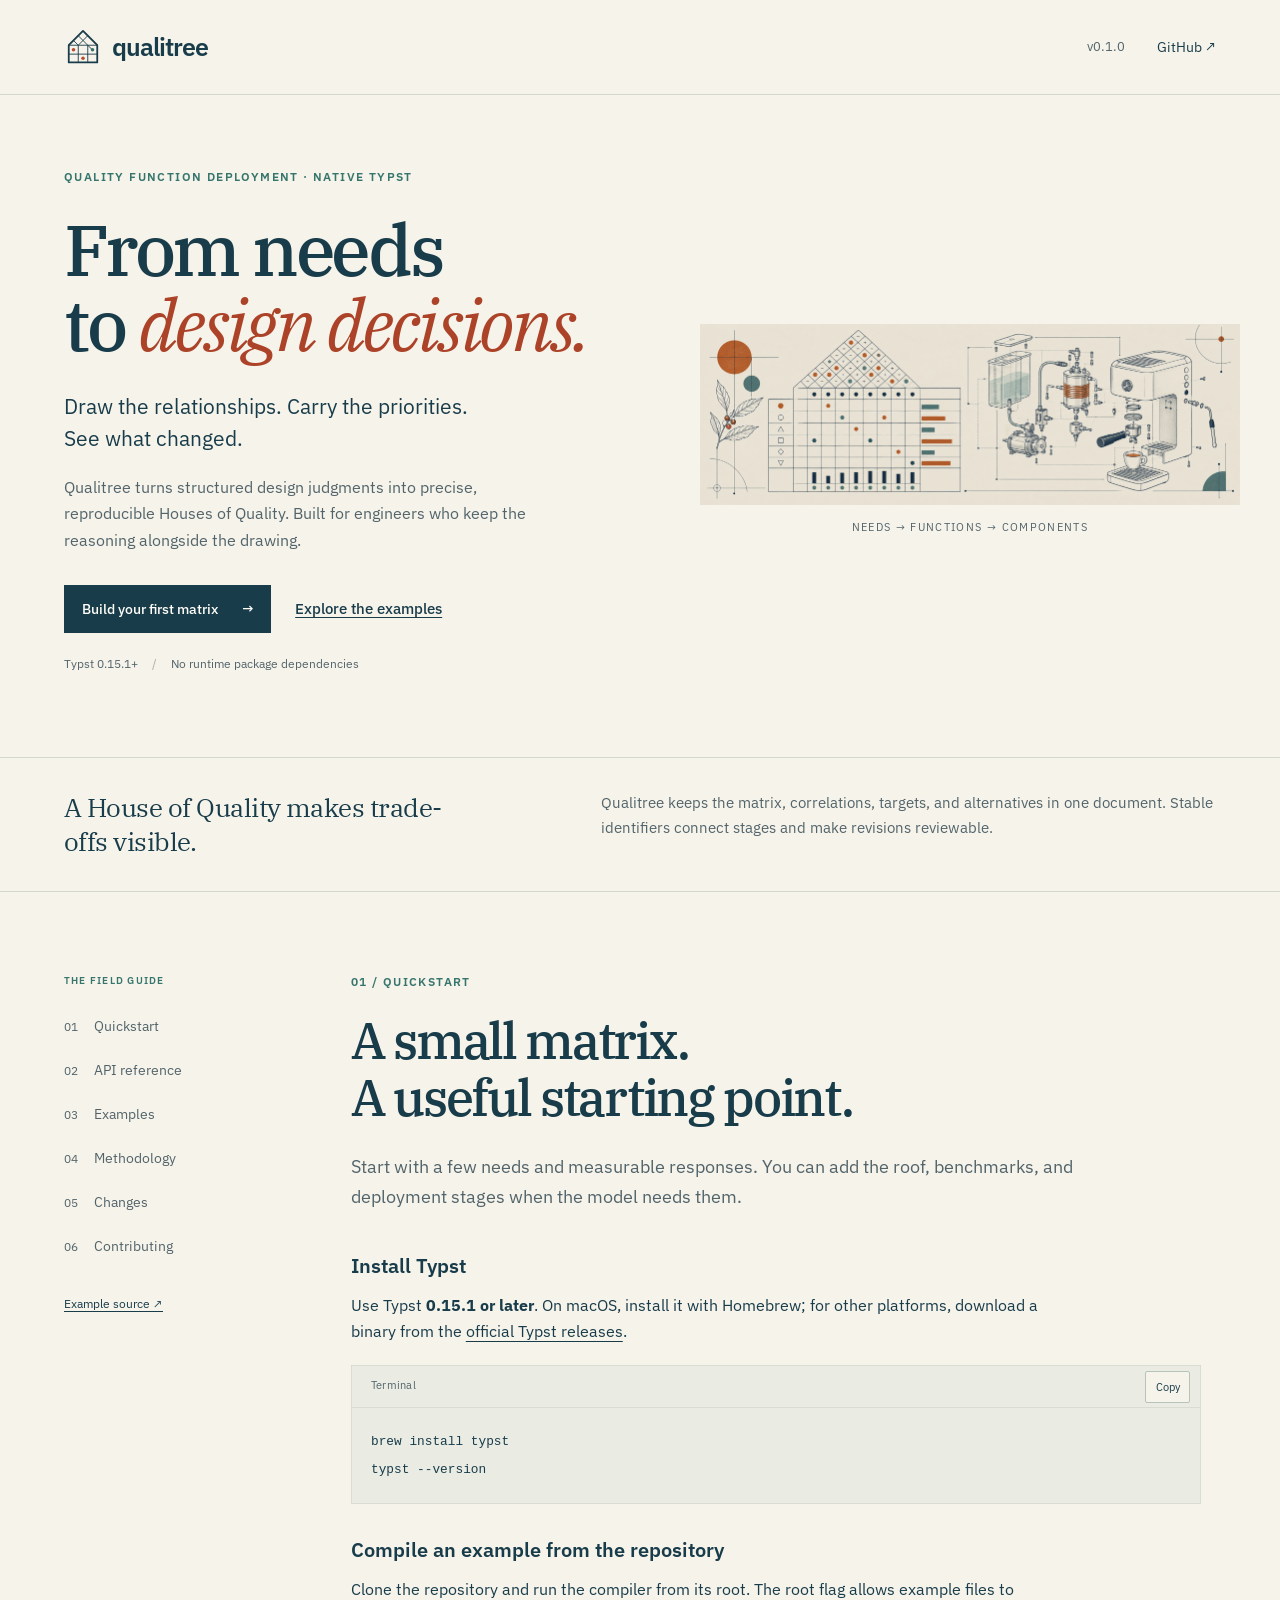
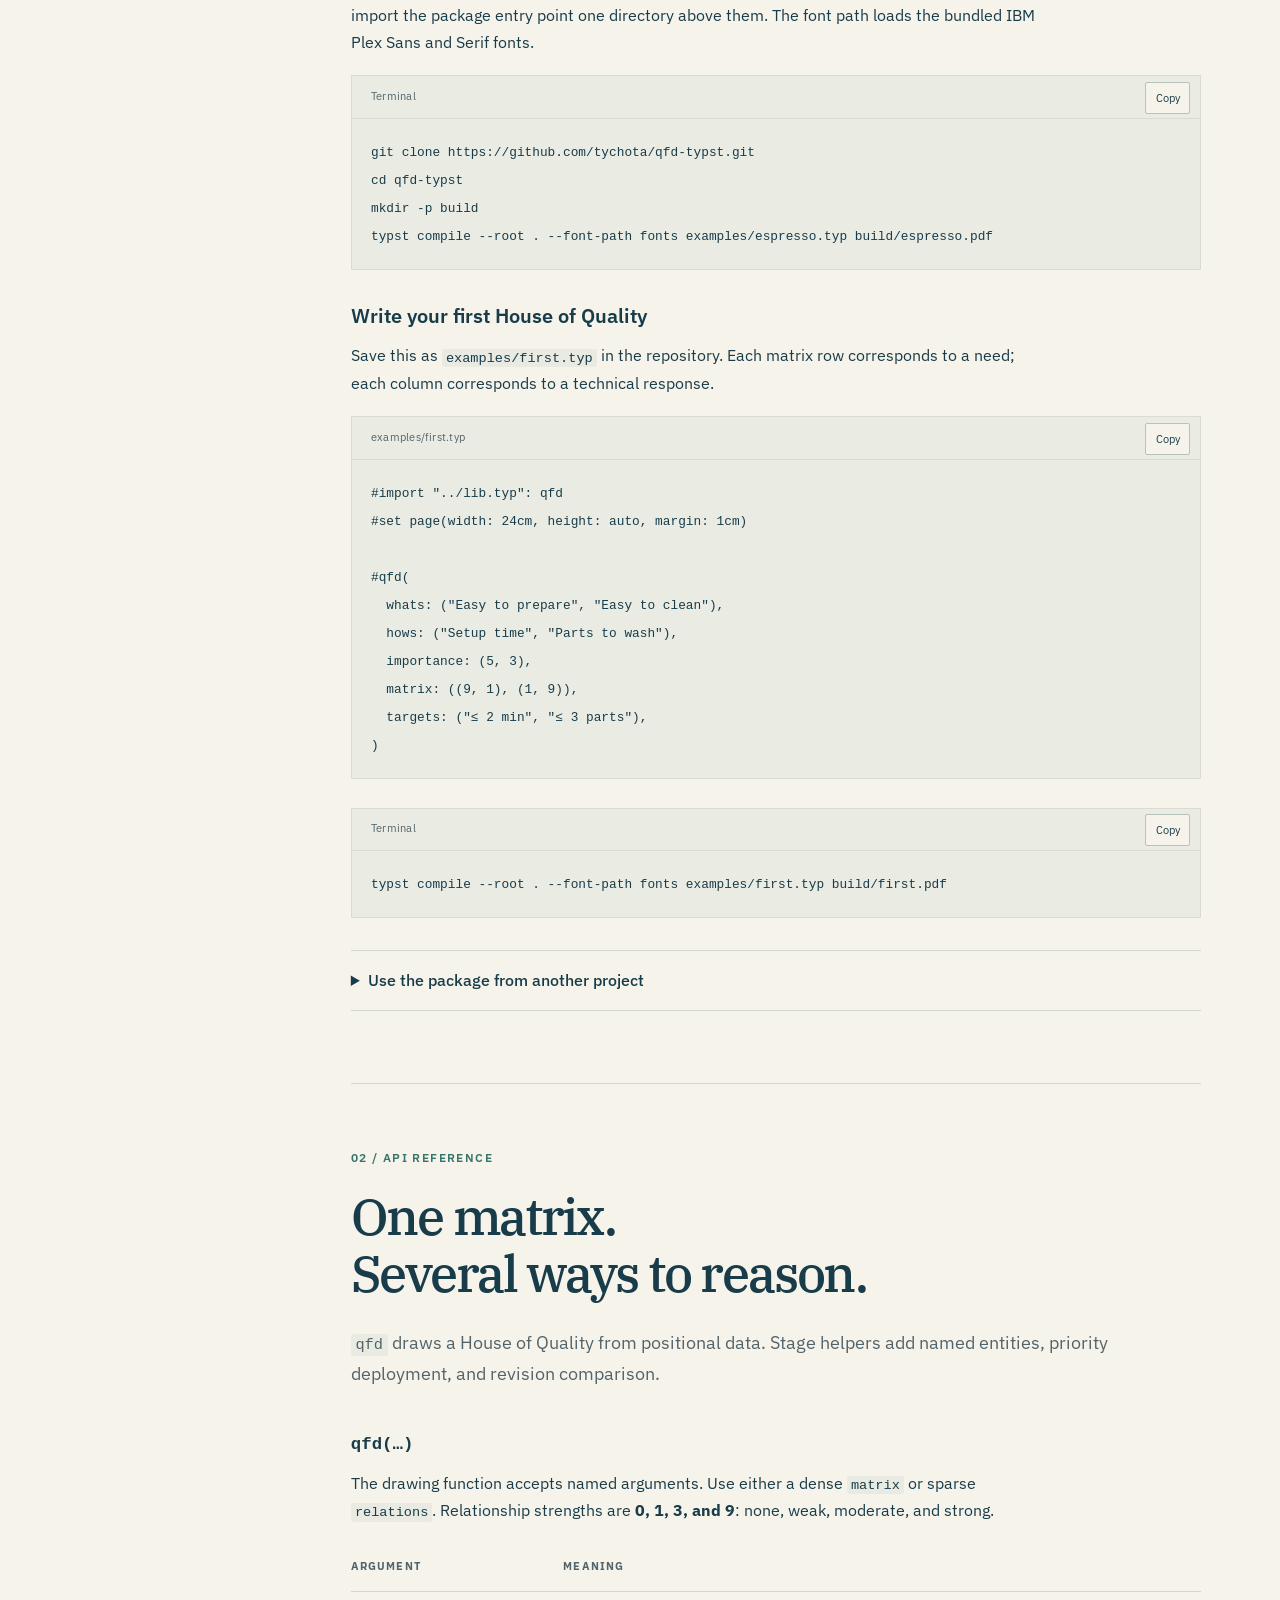
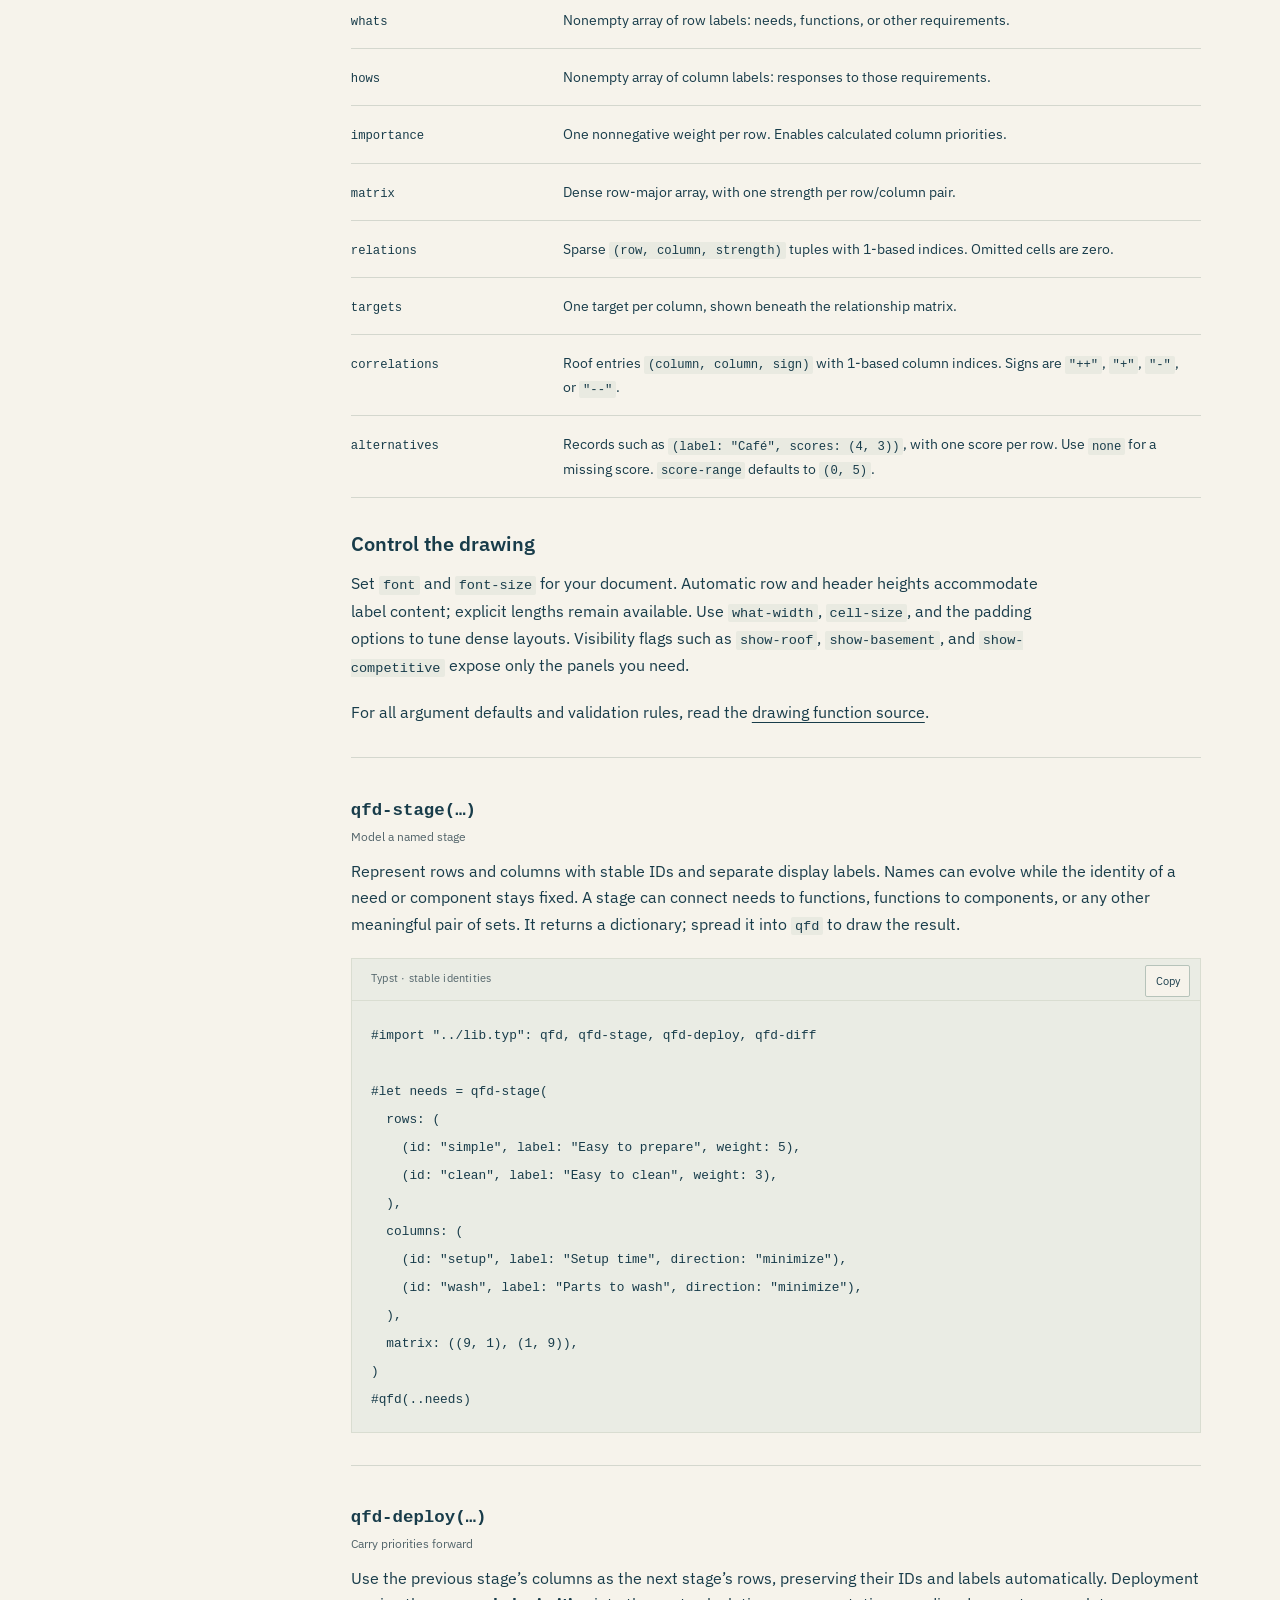
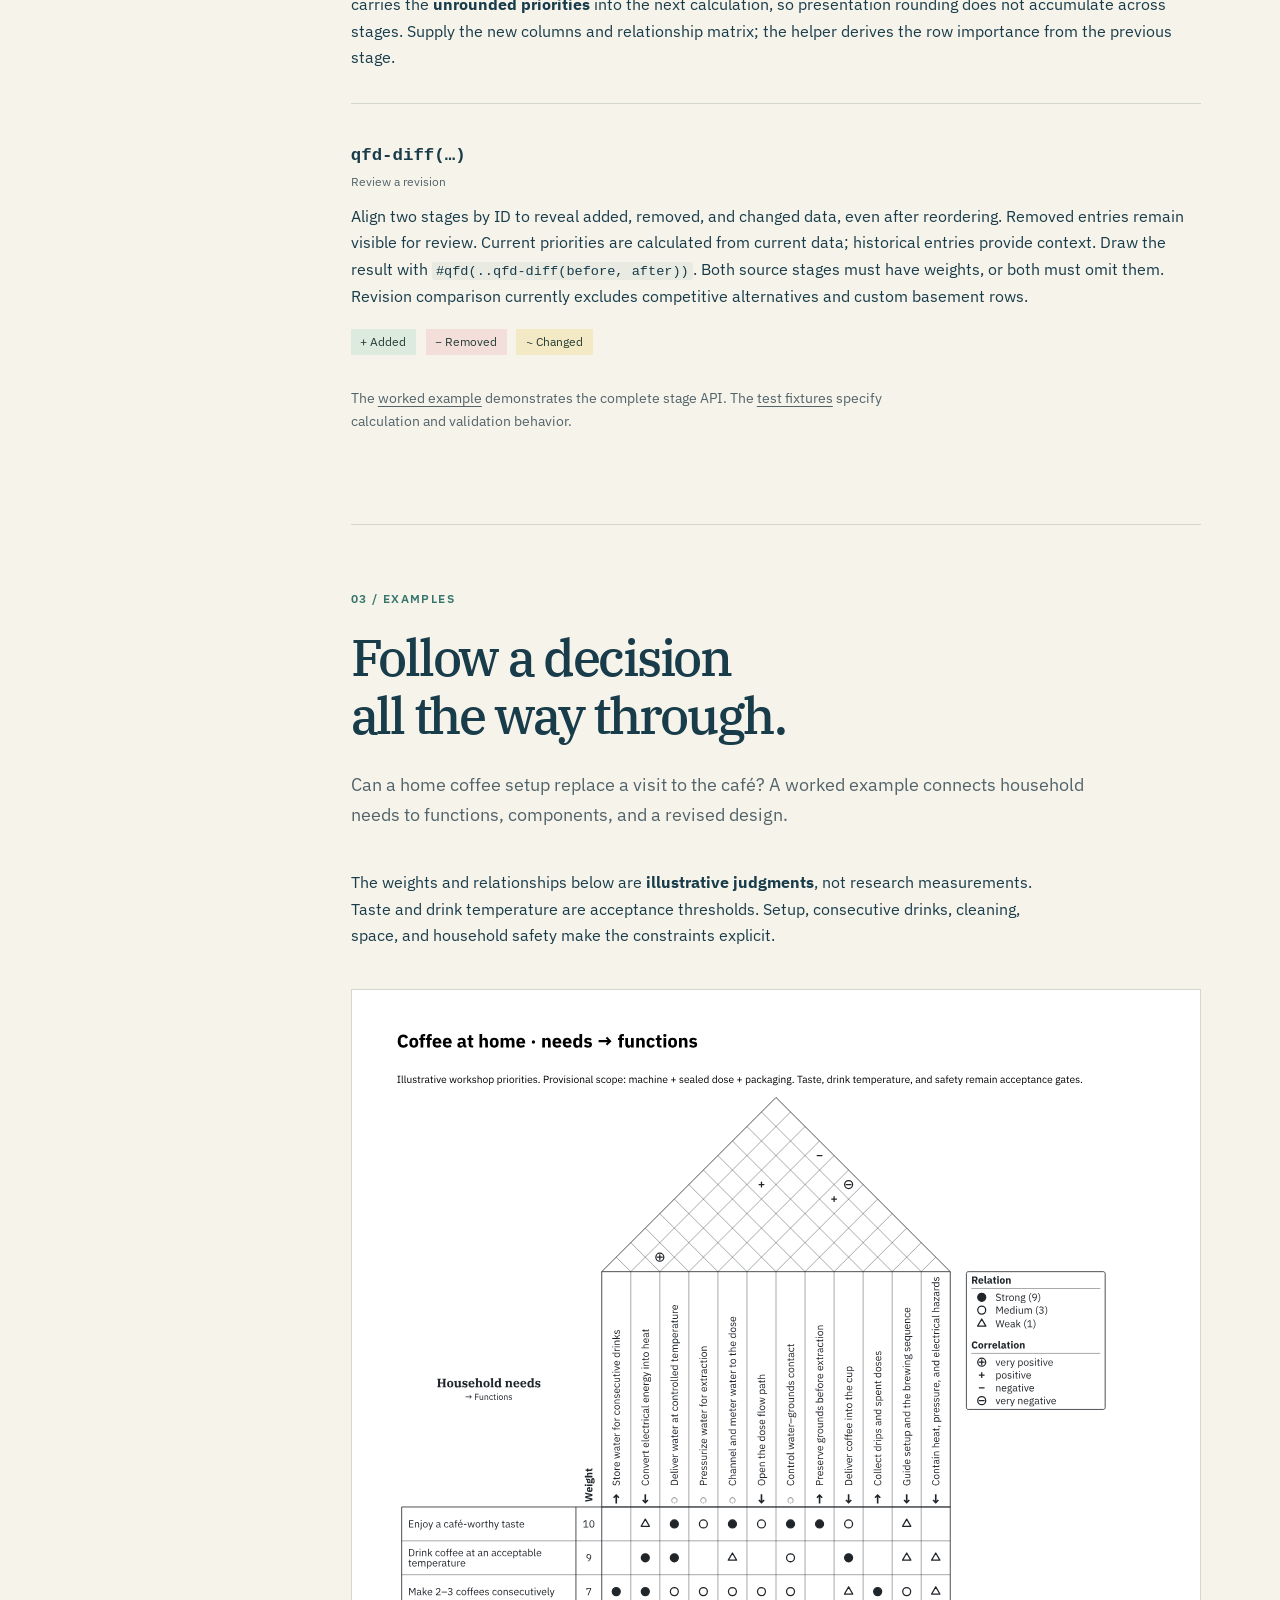
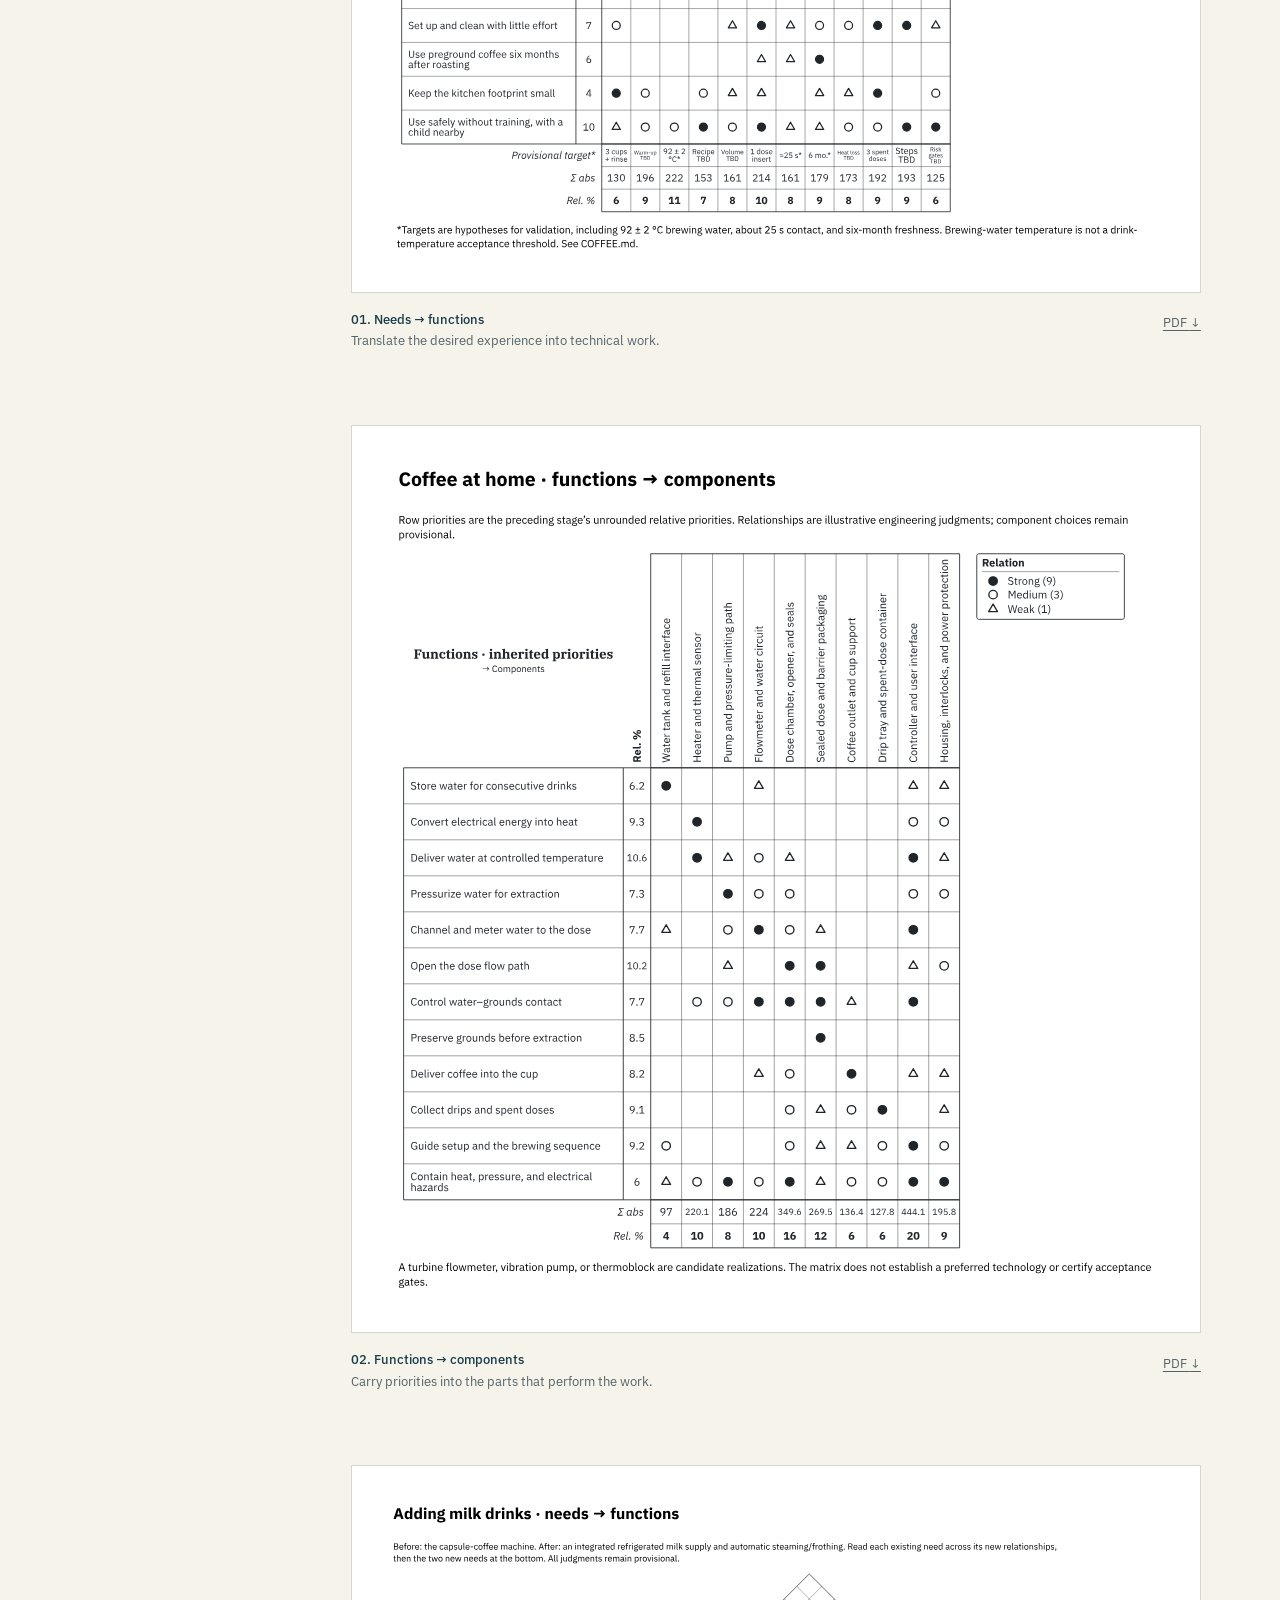
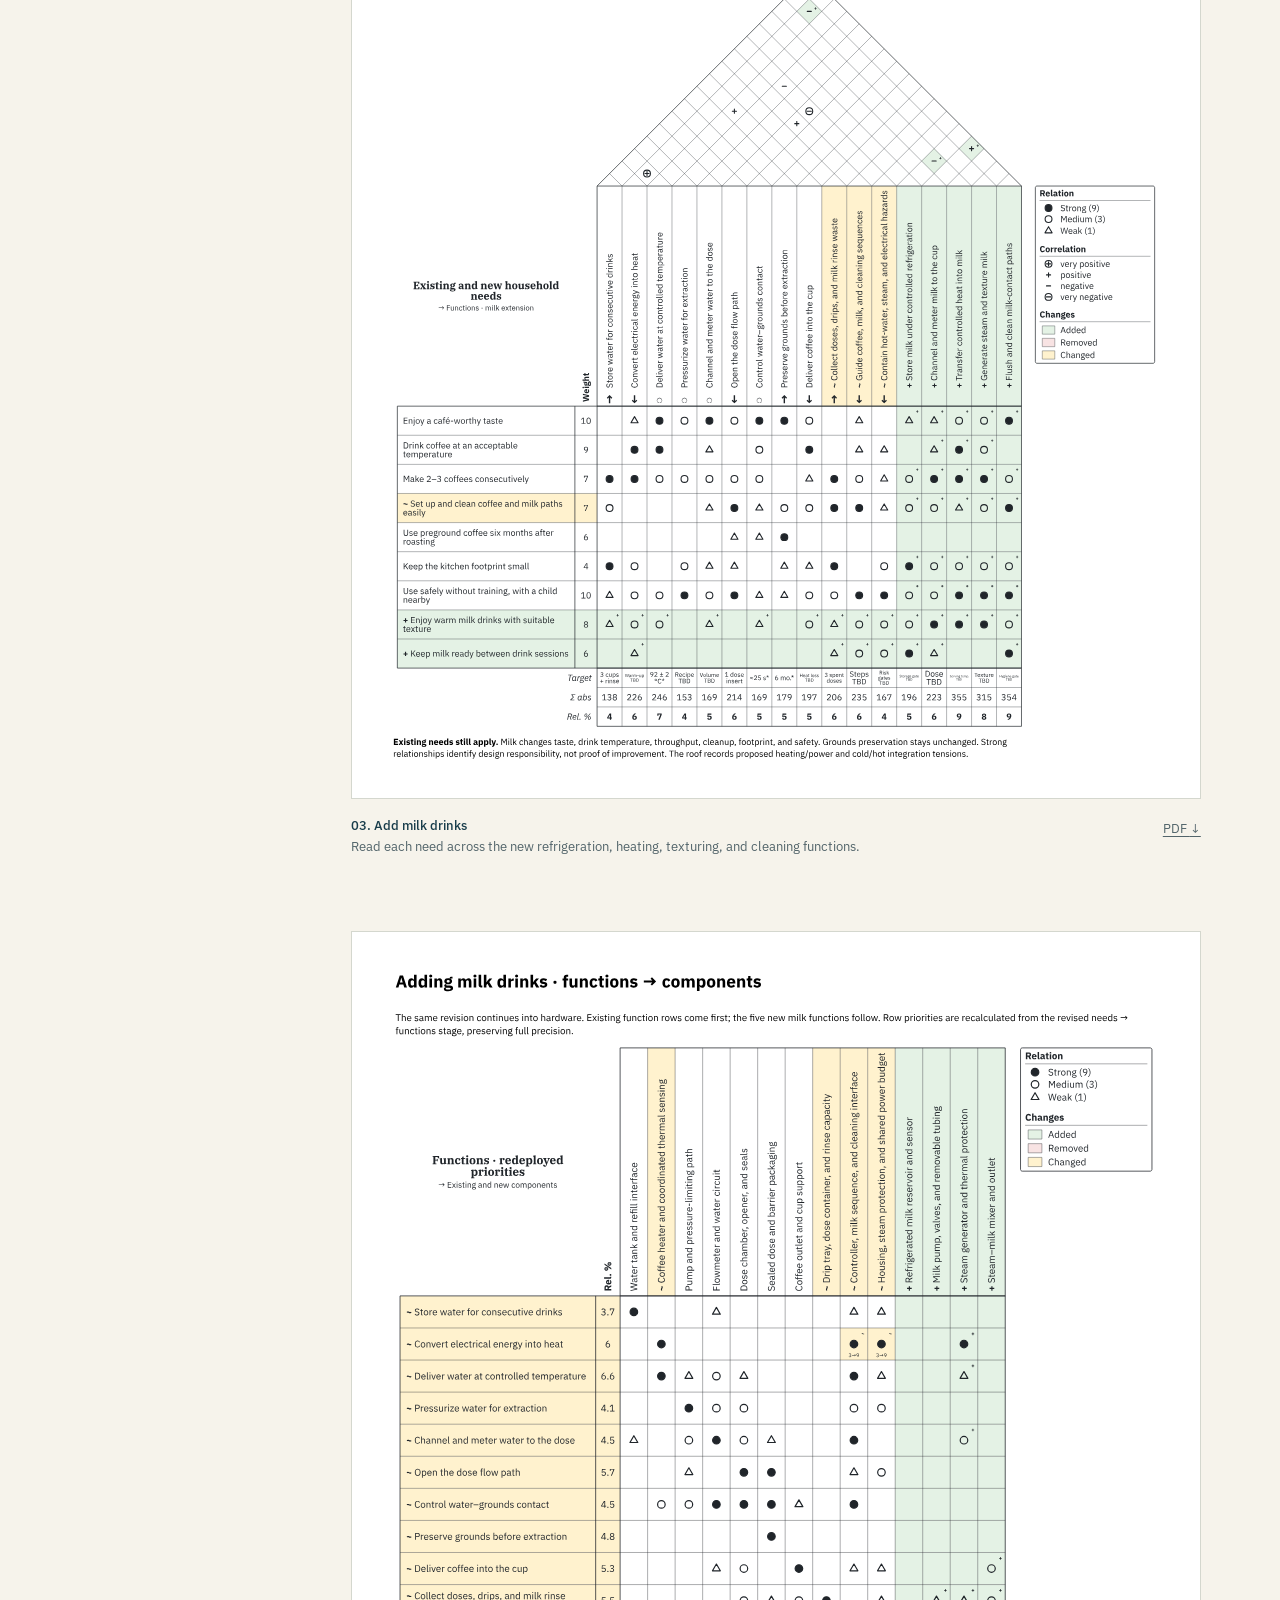
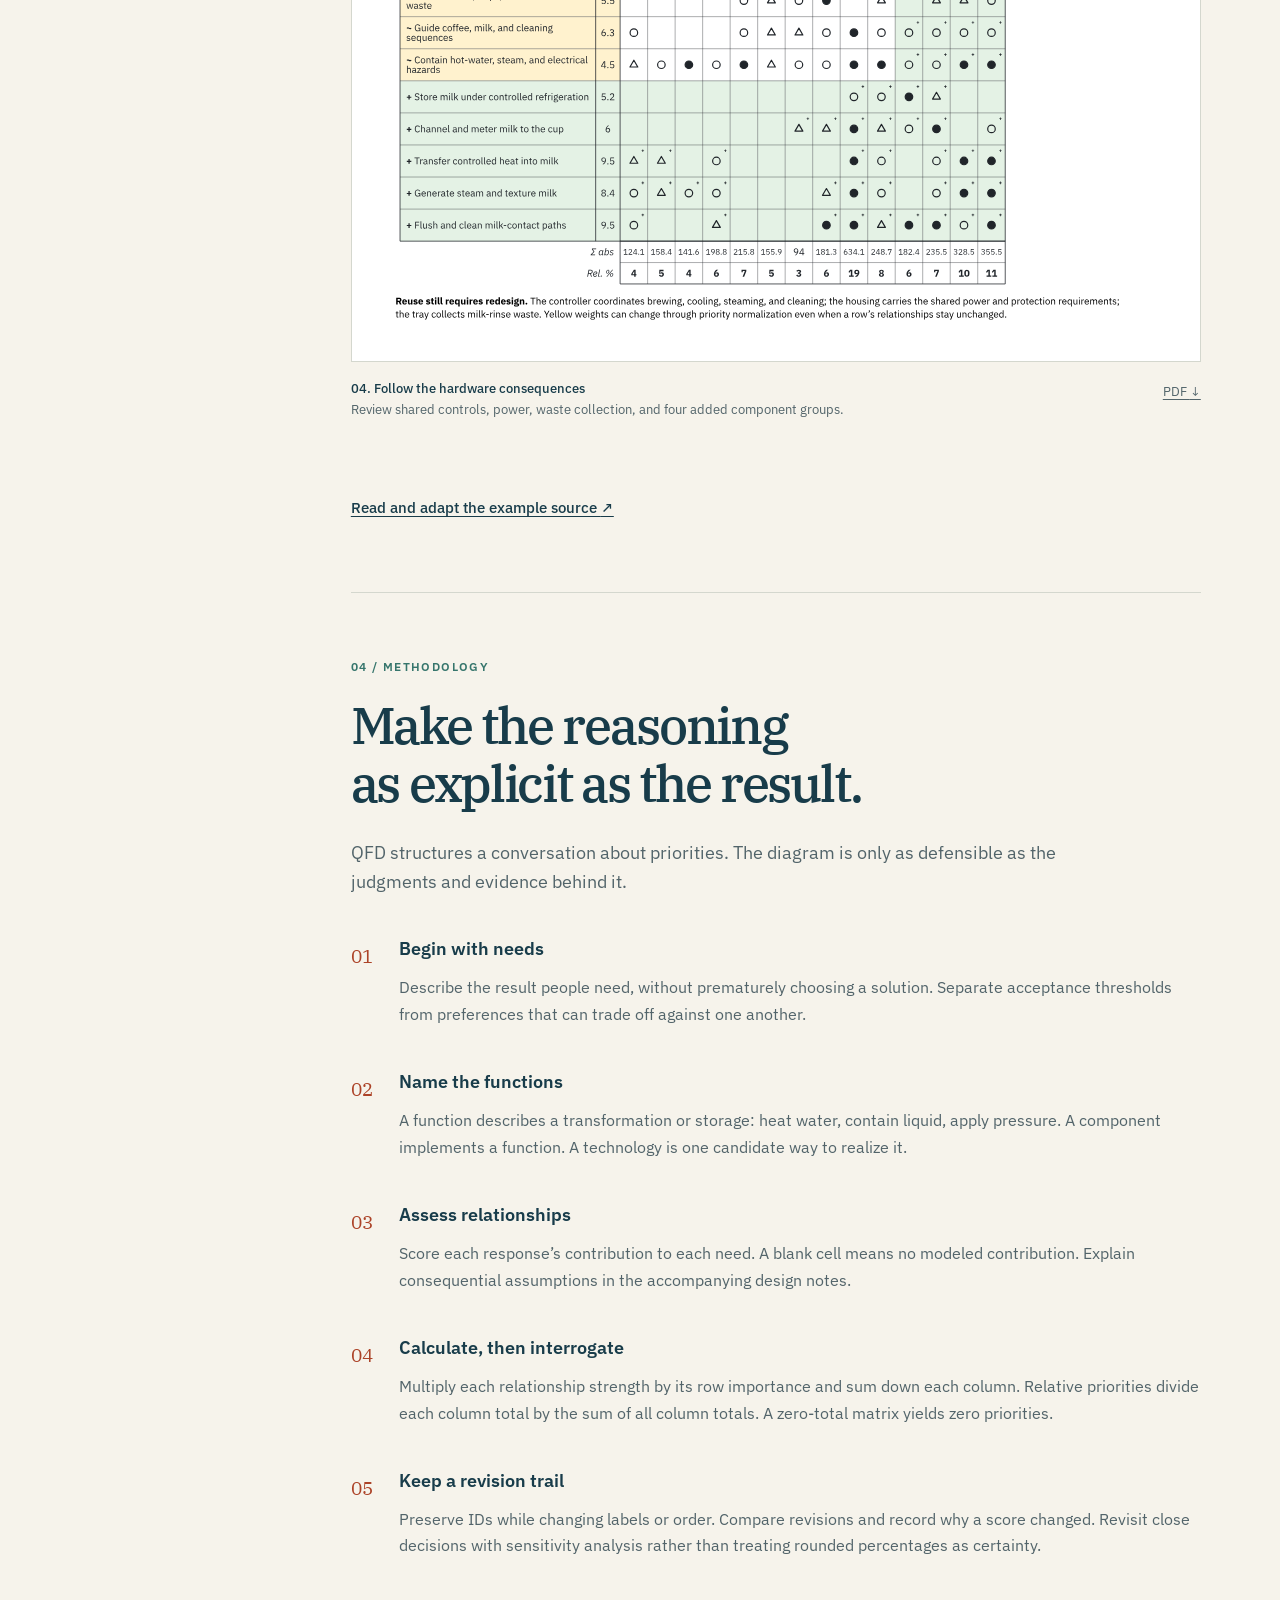
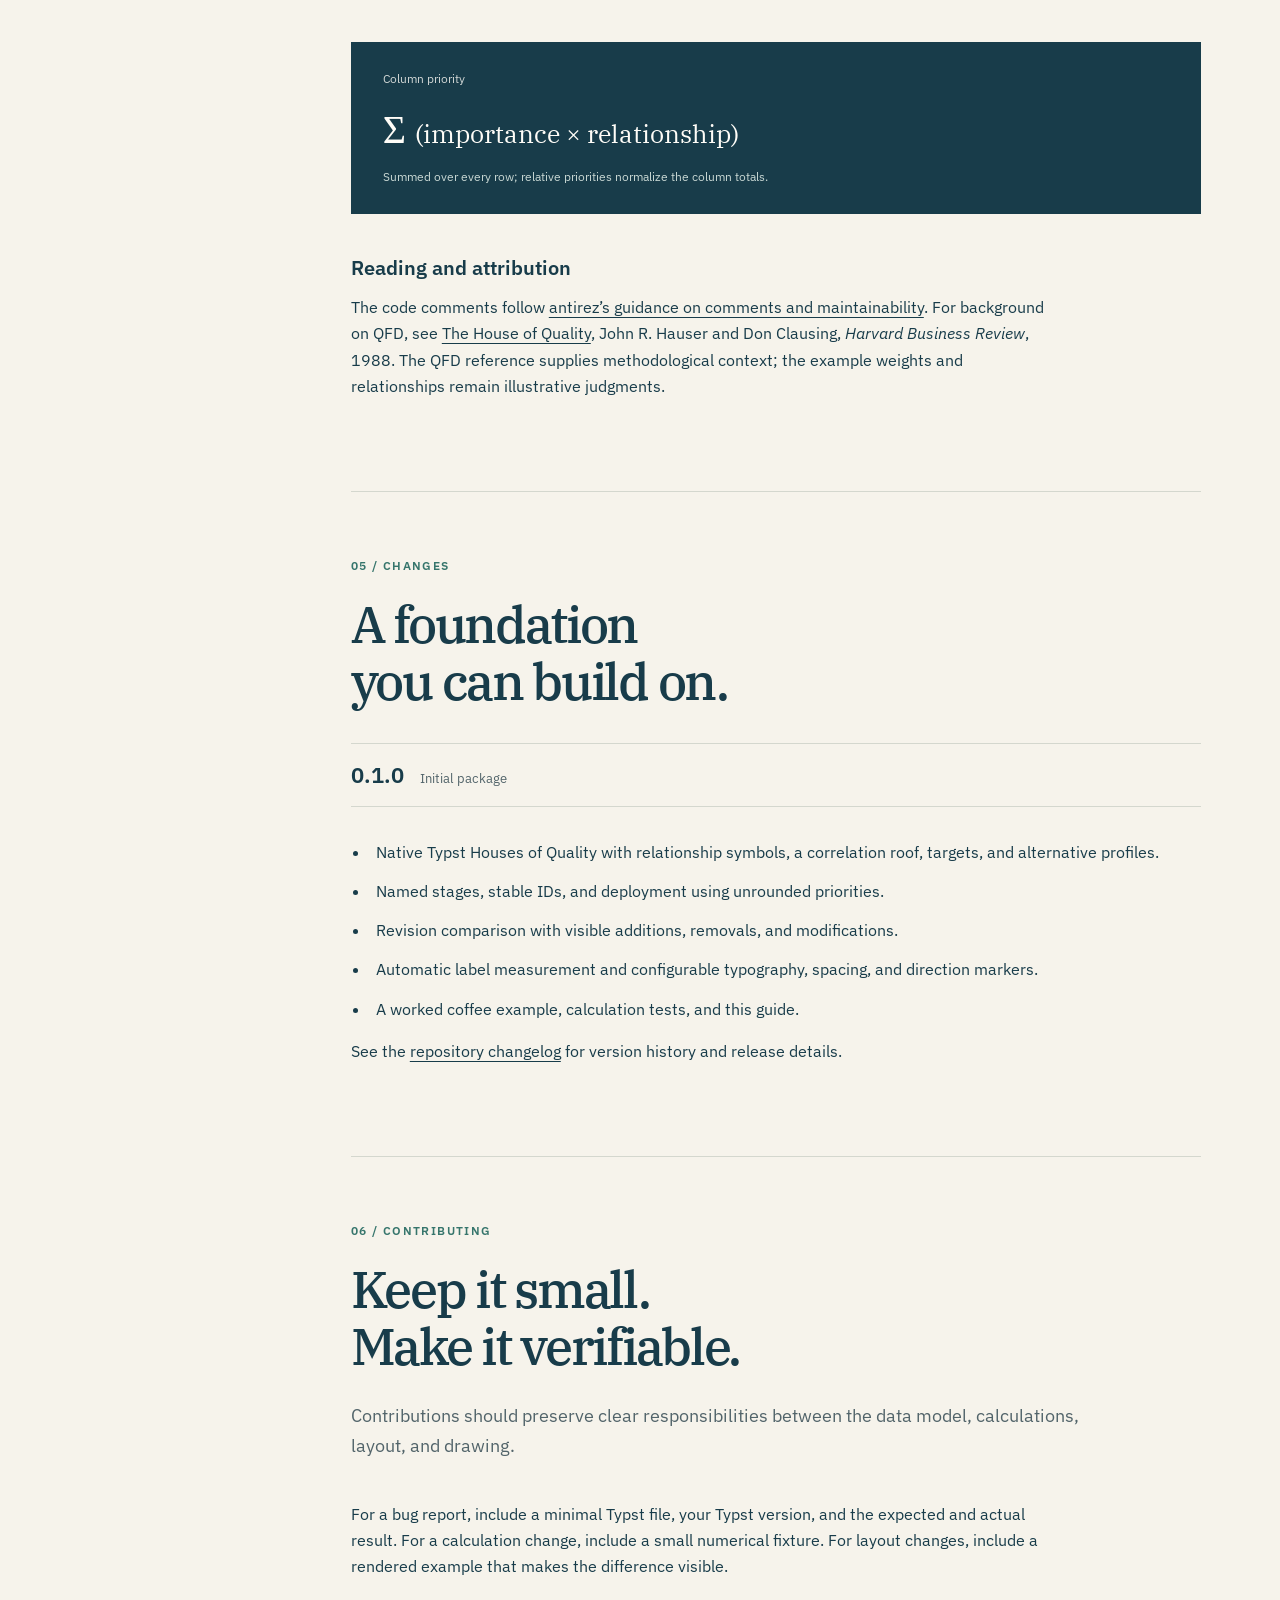
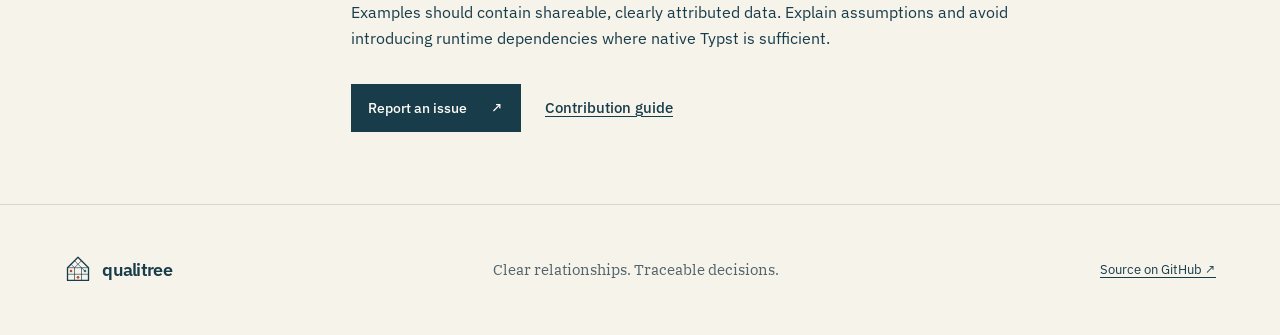
==== commit 8cb5edc6: "Trace milk-drink deployment through needs and components with structural diff bands" ====
--- a/docs/site/index.html
+++ b/docs/site/index.html
@@ -58,7 +58,7 @@
   targets: ("≤ 2 min", "≤ 3 parts"),
 )</code></pre></div>
         <div class="code-block"><div class="code-label">Terminal</div><pre><code>typst compile --root . --font-path fonts examples/first.typ build/first.pdf</code></pre></div>
-        <details><summary>Use the package from another project</summary><div><p>Copy <code>lib.typ</code> and the <code>src/</code> directory into your project and import the entry point by its relative path. Alternatively, place the complete package bundle under <code>typst/packages/local/qualitree/0.1.0/</code> in your platform’s Typst data directory:</p><ul><li>macOS: <code>~/Library/Application Support/typst/packages/local/qualitree/0.1.0/</code></li><li>Linux: <code>$XDG_DATA_HOME/typst/packages/local/qualitree/0.1.0/</code> (normally <code>~/.local/share/…</code>)</li><li>Windows: <code>%APPDATA%\typst\packages\local\qualitree\0.1.0\</code></li></ul><div class="code-block"><div class="code-label">Typst</div><pre><code>#import "@local/qualitree:0.1.0": qfd</code></pre></div><p>The local bundle must include <code>typst.toml</code>, <code>lib.typ</code>, and <code>src/</code>. Publication to Typst Universe is a separate step; an <code>@preview</code> import is not available until the package is accepted.</p></div></details>
+        <details><summary>Use the package from another project</summary><div><p>Copy <code>lib.typ</code> and the <code>src/</code> directory into your project and import the entry point by its relative path. Alternatively, place the complete package bundle under <code>typst/packages/local/qualitree/0.1.0/</code> in your platform’s Typst data directory:</p><ul><li>macOS: <code>~/Library/Application Support/typst/packages/local/qualitree/0.1.0/</code></li><li>Linux: <code>$XDG_DATA_HOME/typst/packages/local/qualitree/0.1.0/</code> (normally <code>~/.local/share/…</code>)</li><li>Windows: <code>%APPDATA%\typst\packages\local\qualitree\0.1.0\</code></li></ul><div class="code-block"><div class="code-label">Typst</div><pre><code>#import "@local/qualitree:0.1.0": qfd</code></pre></div><p>The local bundle must include <code>typst.toml</code>, <code>lib.typ</code>, and <code>src/</code>. The <a href="https://github.com/typst/packages/pull/5808">Typst Universe submission is open</a>; an <code>@preview</code> import is not available until the package is accepted.</p></div></details>
       </section>
       <section id="api" class="guide-section" aria-labelledby="api-title">
         <p class="eyebrow">02 / API reference</p><h2 id="api-title">One matrix.<br>Several ways to reason.</h2>
@@ -100,7 +100,8 @@
         <p>The weights and relationships below are <strong>illustrative judgments</strong>, not research measurements. Taste and drink temperature are acceptance thresholds. Setup, consecutive drinks, cleaning, space, and household safety make the constraints explicit.</p>
         <figure class="example-figure"><a href="assets/espresso.svg" aria-label="Open needs-to-functions diagram at full size"><img src="assets/espresso.svg" alt="House of Quality relating home-coffee needs to functions, with relationship strengths and calculated priorities." loading="lazy"></a><figcaption><span><strong>01. Needs → functions</strong><br>Translate the desired experience into technical work.</span><a href="assets/espresso.pdf">PDF <span aria-hidden="true">↓</span></a></figcaption></figure>
         <figure class="example-figure"><a href="assets/components.svg" aria-label="Open functions-to-components diagram at full size"><img src="assets/components.svg" alt="Deployment matrix relating coffee preparation functions to components, using priorities carried from the previous stage." loading="lazy"></a><figcaption><span><strong>02. Functions → components</strong><br>Carry priorities into the parts that perform the work.</span><a href="assets/components.pdf">PDF <span aria-hidden="true">↓</span></a></figcaption></figure>
-        <figure class="example-figure"><a href="assets/revisions.svg" aria-label="Open revision comparison at full size"><img src="assets/revisions.svg" alt="Revision comparison with green additions, red removals, yellow changes, and text status marks." loading="lazy"></a><figcaption><span><strong>03. Review a revision</strong><br>See the consequences of a changed design judgment.</span><a href="assets/revisions.pdf">PDF <span aria-hidden="true">↓</span></a></figcaption></figure>
+        <figure class="example-figure"><a href="assets/revisions.svg" aria-label="Open revision comparison at full size"><img src="assets/revisions.svg" alt="Milk-drink deployment: existing and new needs mapped to existing and added milk functions." loading="lazy"></a><figcaption><span><strong>03. Add milk drinks</strong><br>Read each need across the new refrigeration, heating, texturing, and cleaning functions.</span><a href="assets/revisions.pdf">PDF <span aria-hidden="true">↓</span></a></figcaption></figure>
+        <figure class="example-figure"><a href="assets/revision-components.svg" aria-label="Open milk component revision at full size"><img src="assets/revision-components.svg" alt="Milk-drink deployment continued into existing and new components, using recalculated function priorities." loading="lazy"></a><figcaption><span><strong>04. Follow the hardware consequences</strong><br>Review shared controls, power, waste collection, and four added component groups.</span><a href="assets/revision-components.pdf">PDF <span aria-hidden="true">↓</span></a></figcaption></figure>
         <a class="text-link" href="https://github.com/tychota/qfd-typst/tree/main/examples">Read and adapt the example source <span aria-hidden="true">↗</span></a>
       </section>
       <section id="methodology" class="guide-section" aria-labelledby="methodology-title">
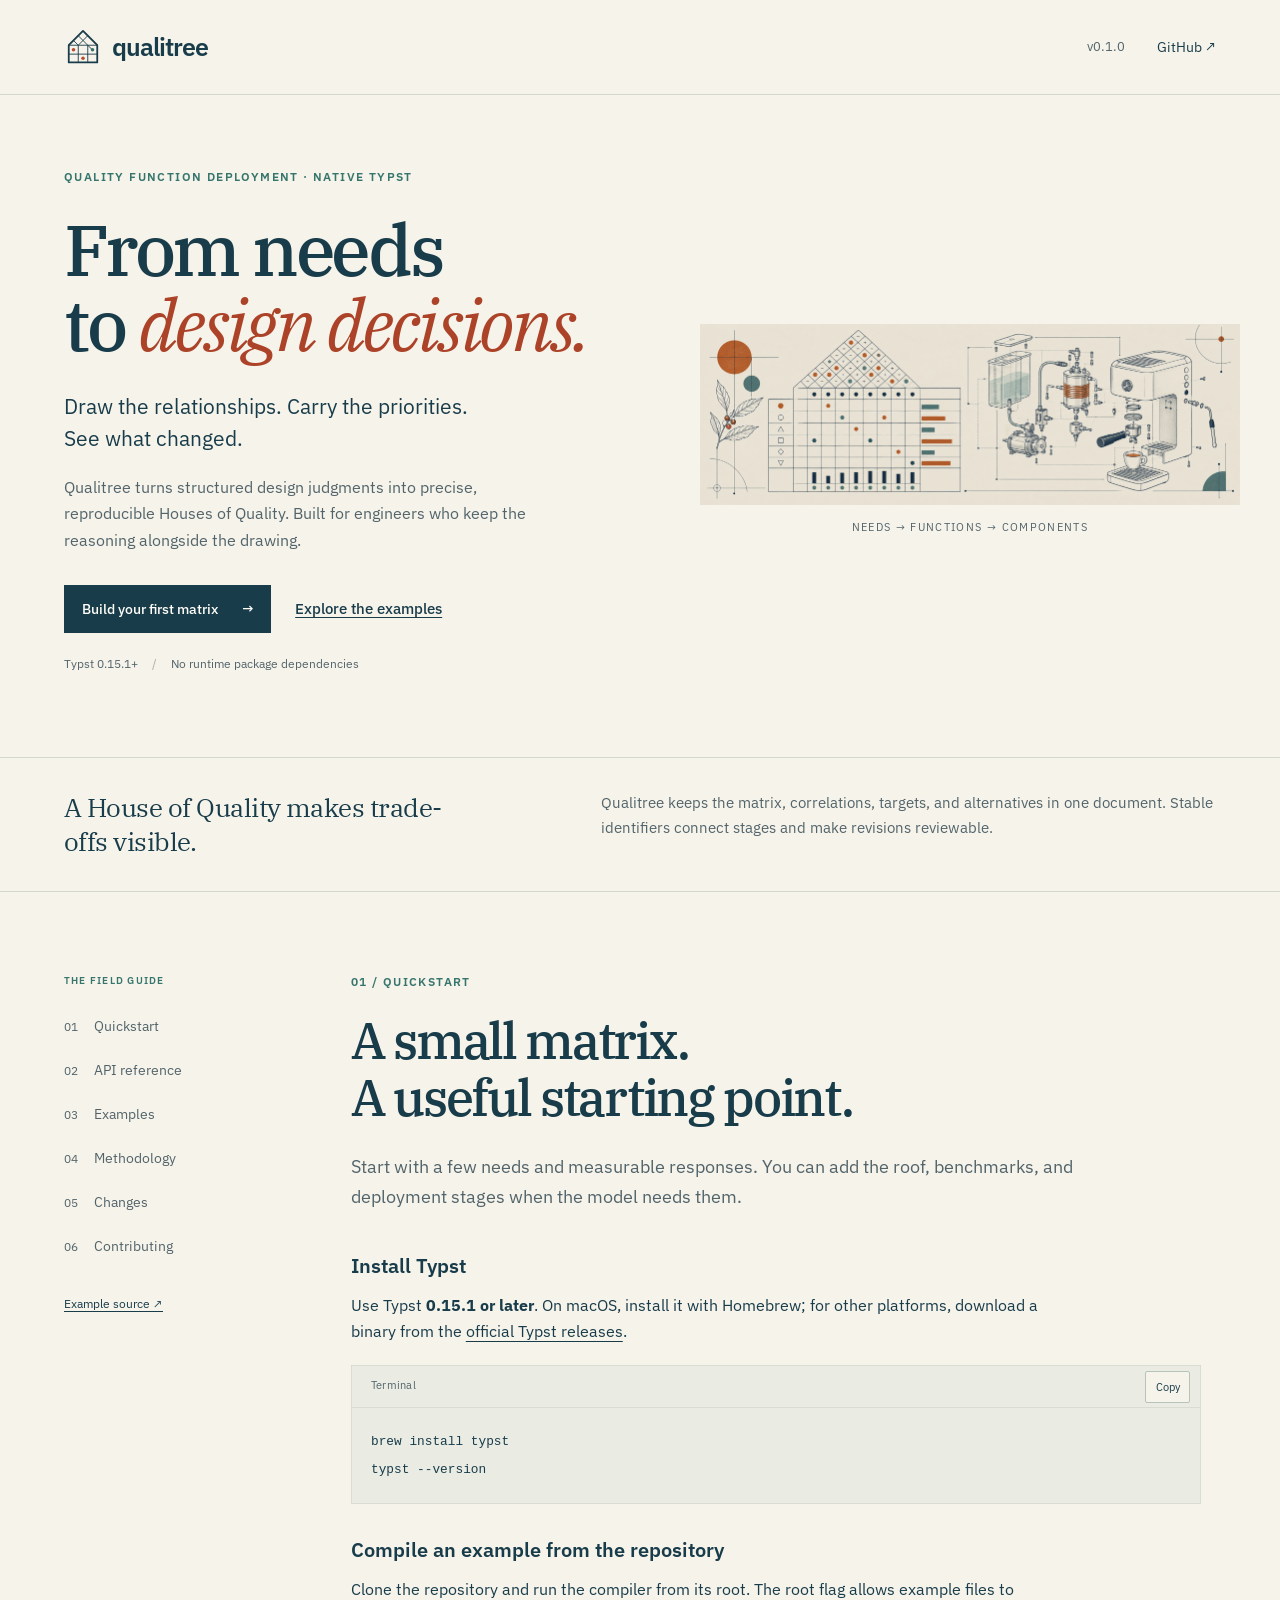
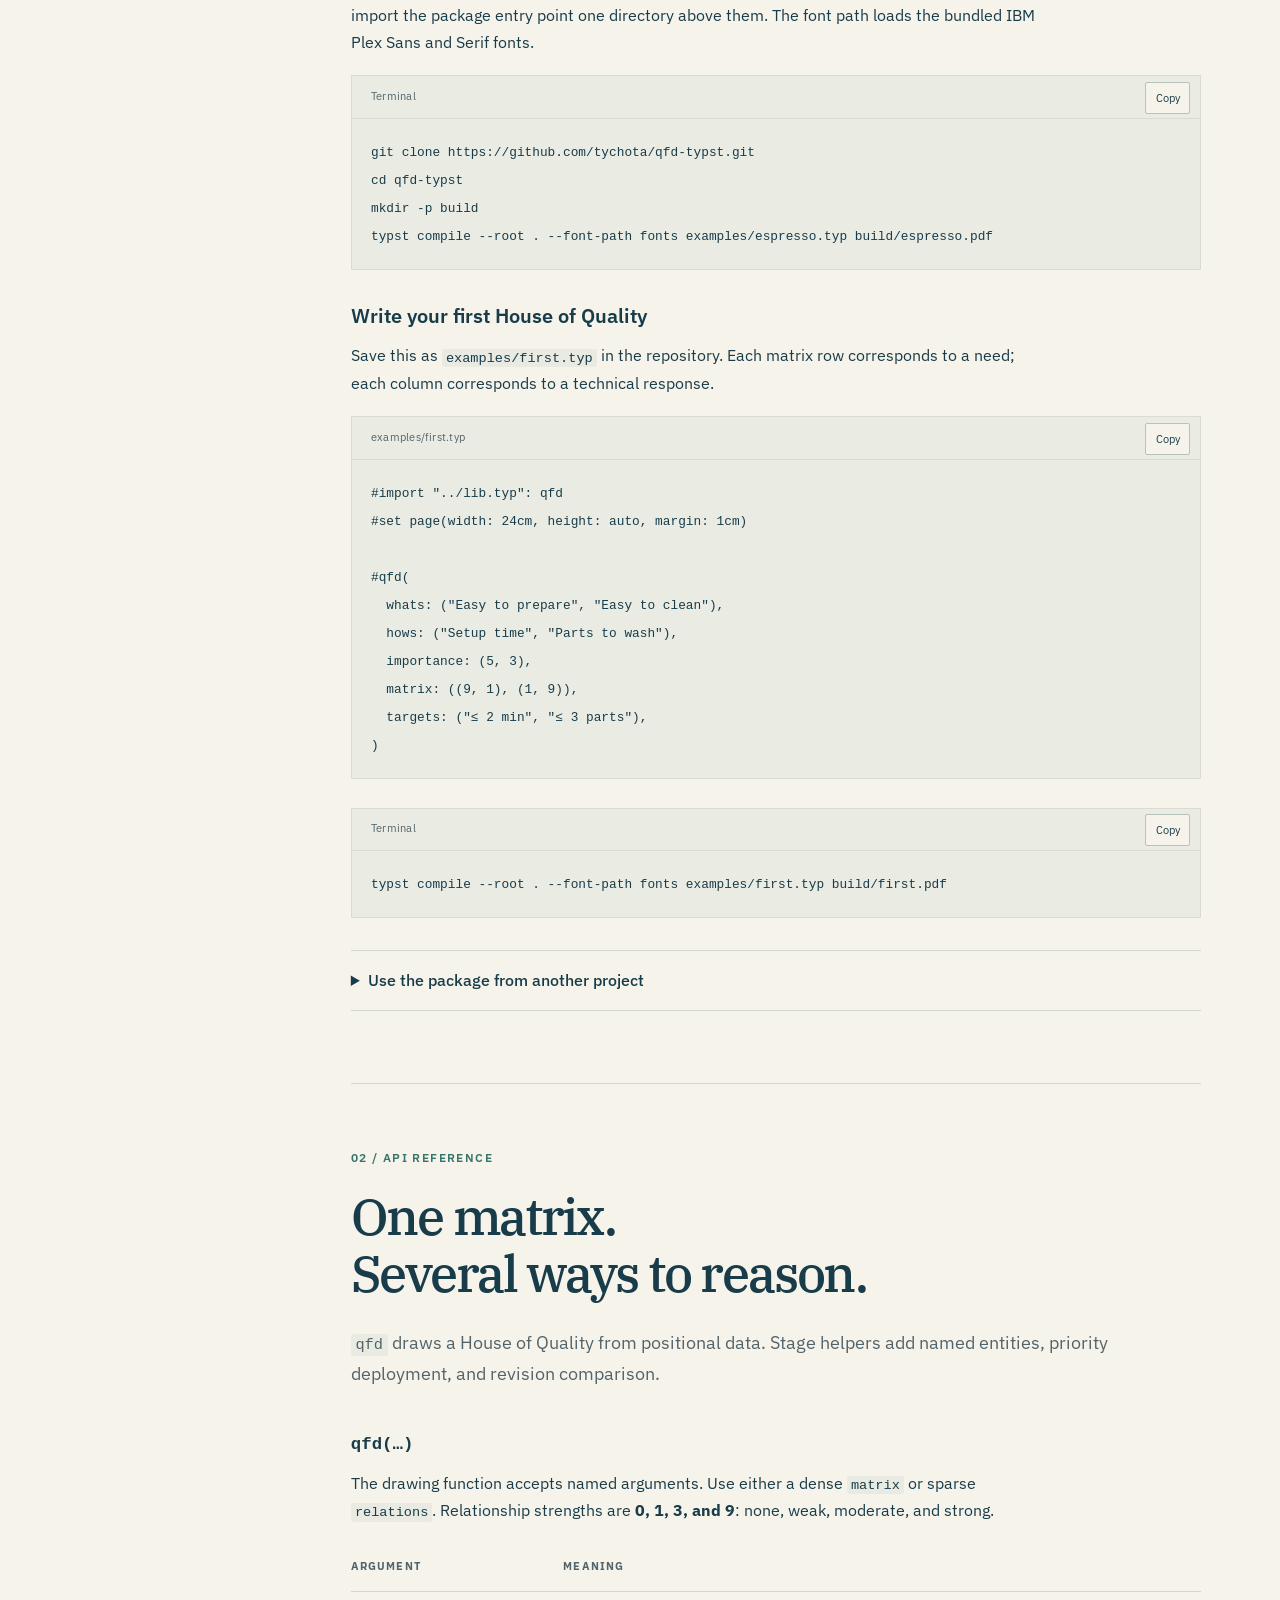
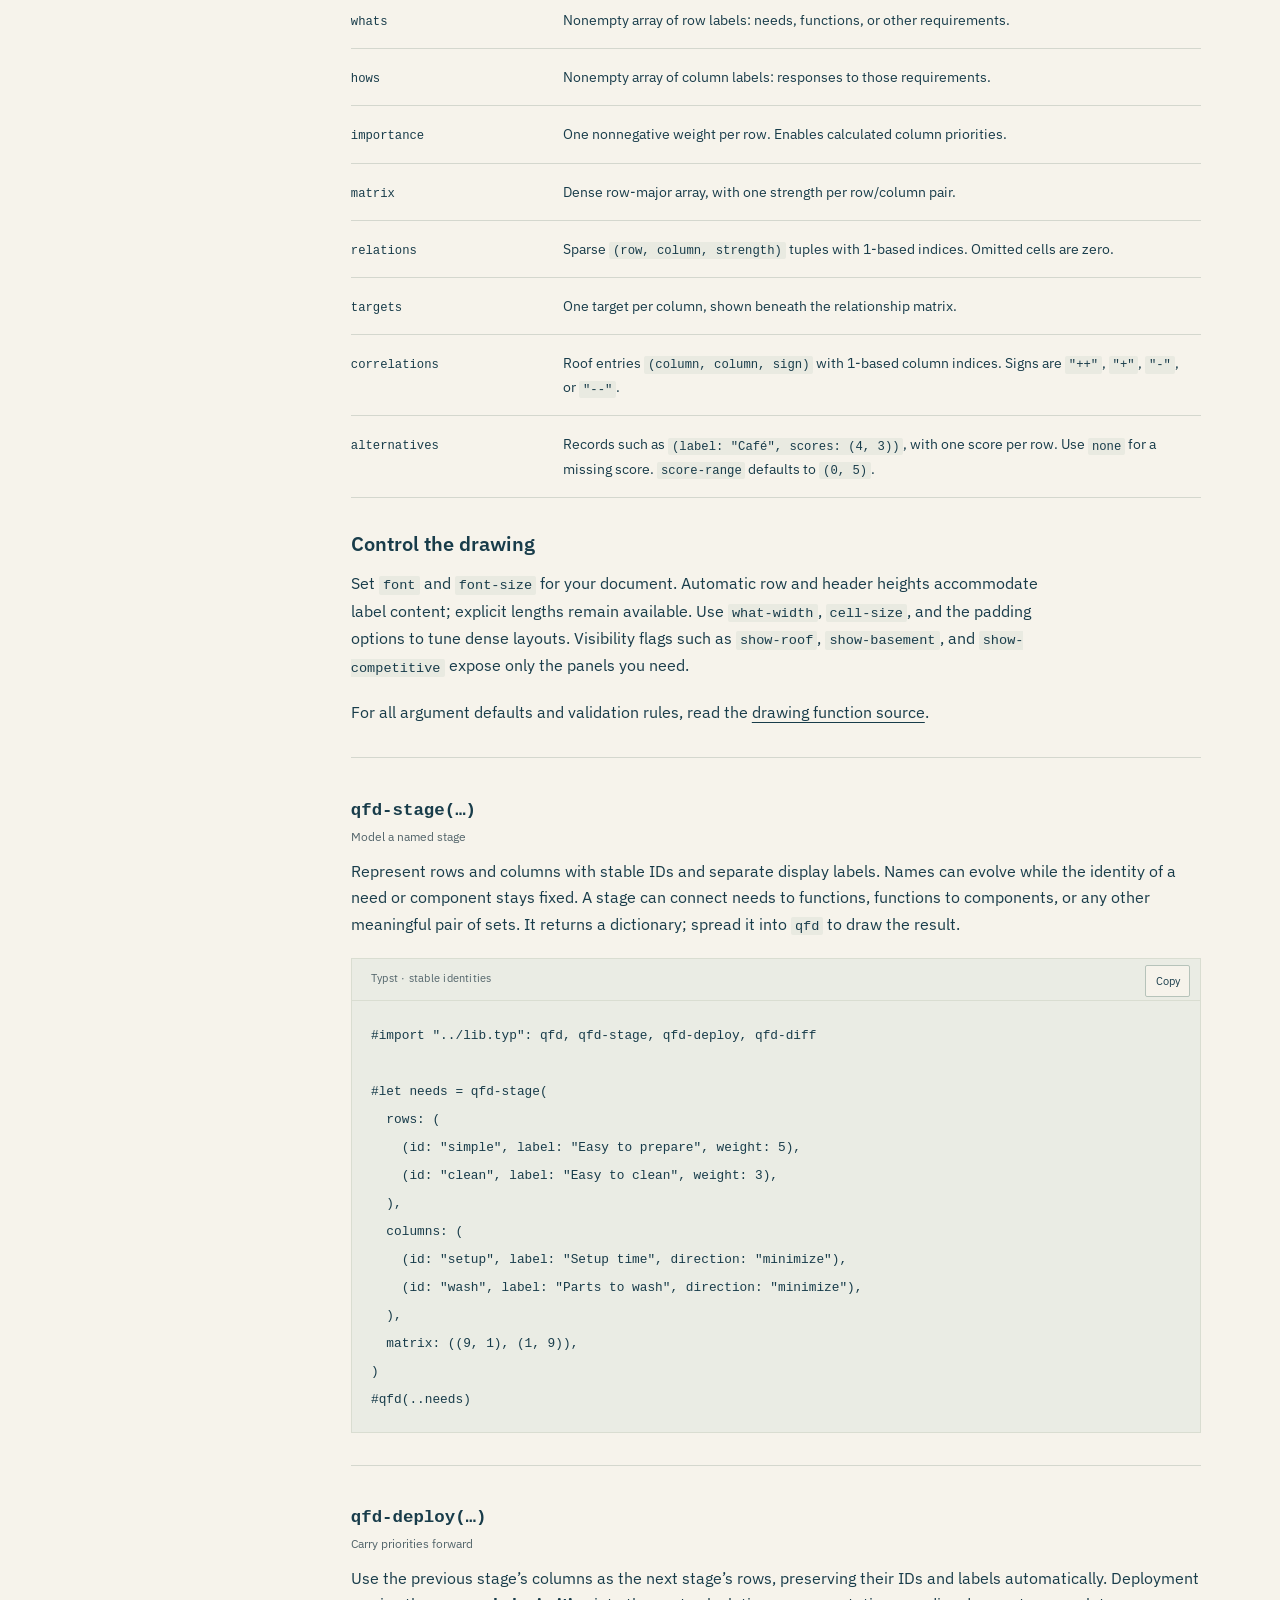
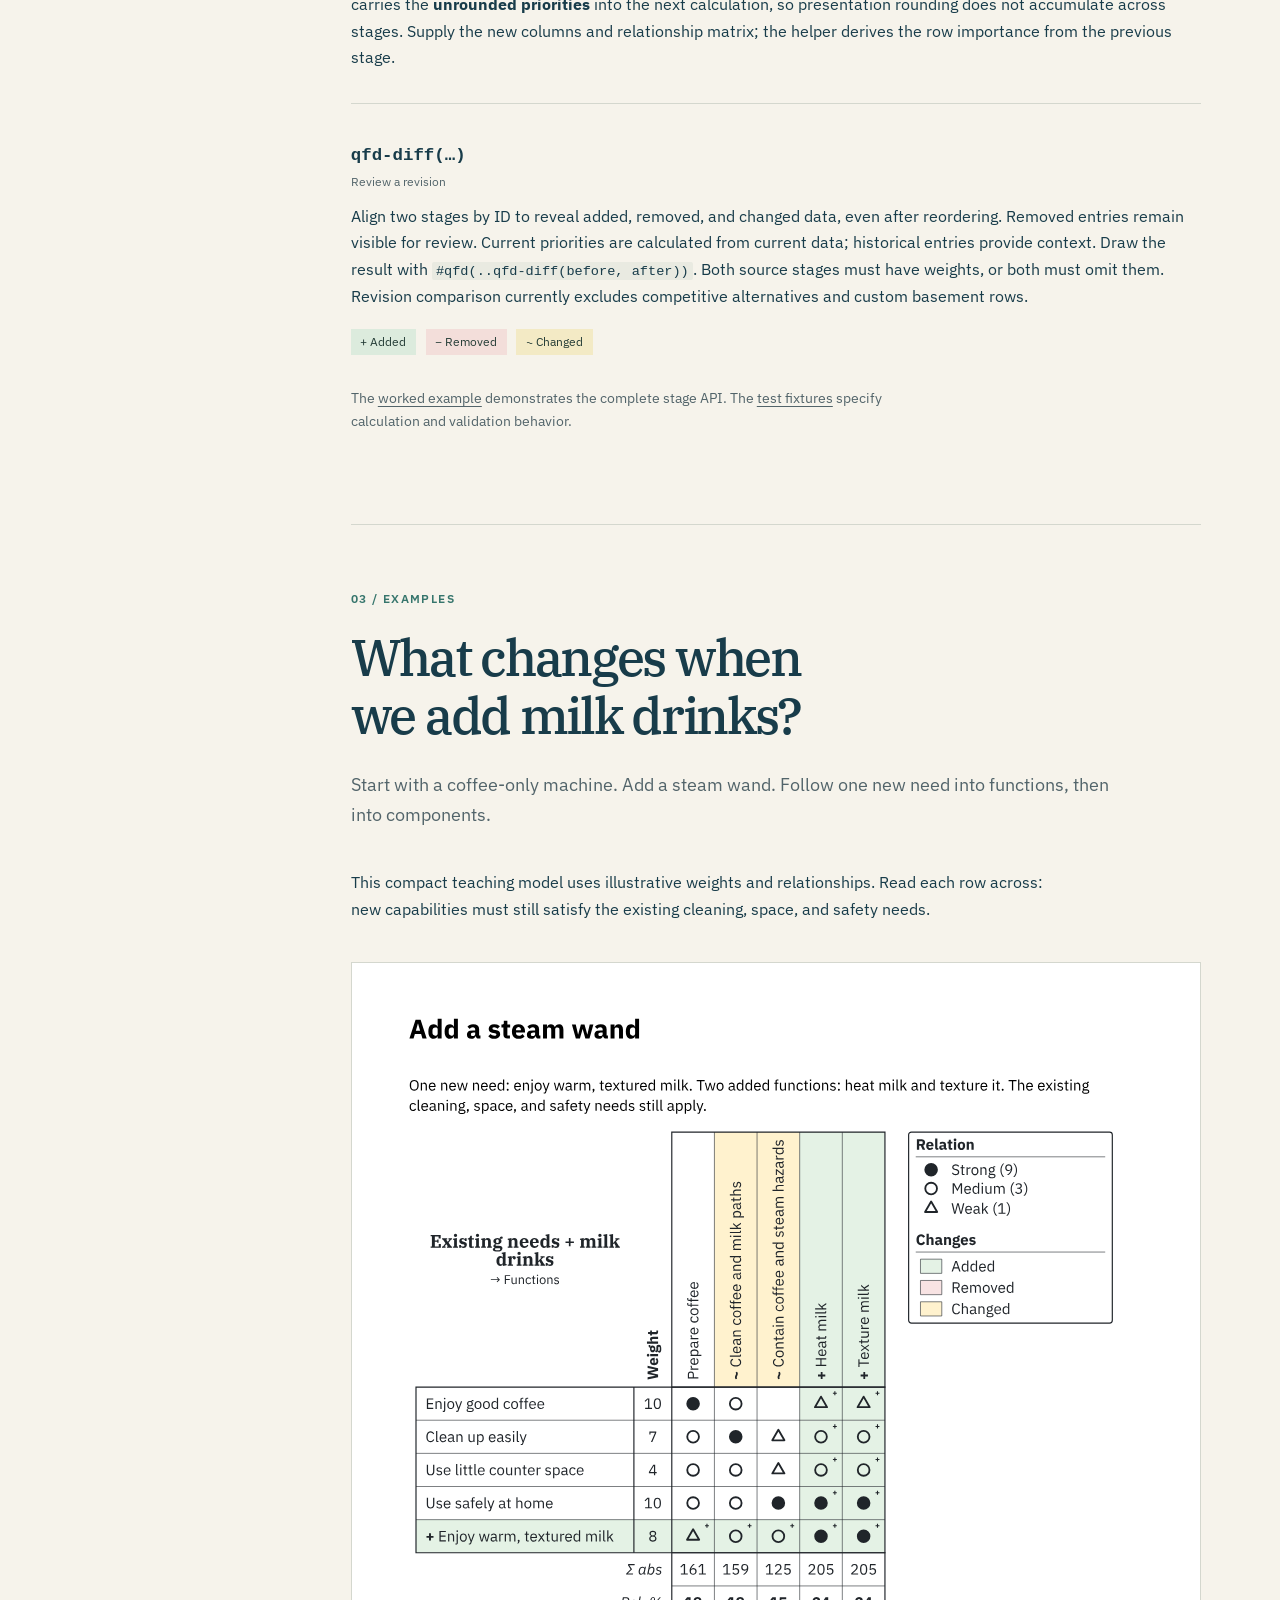
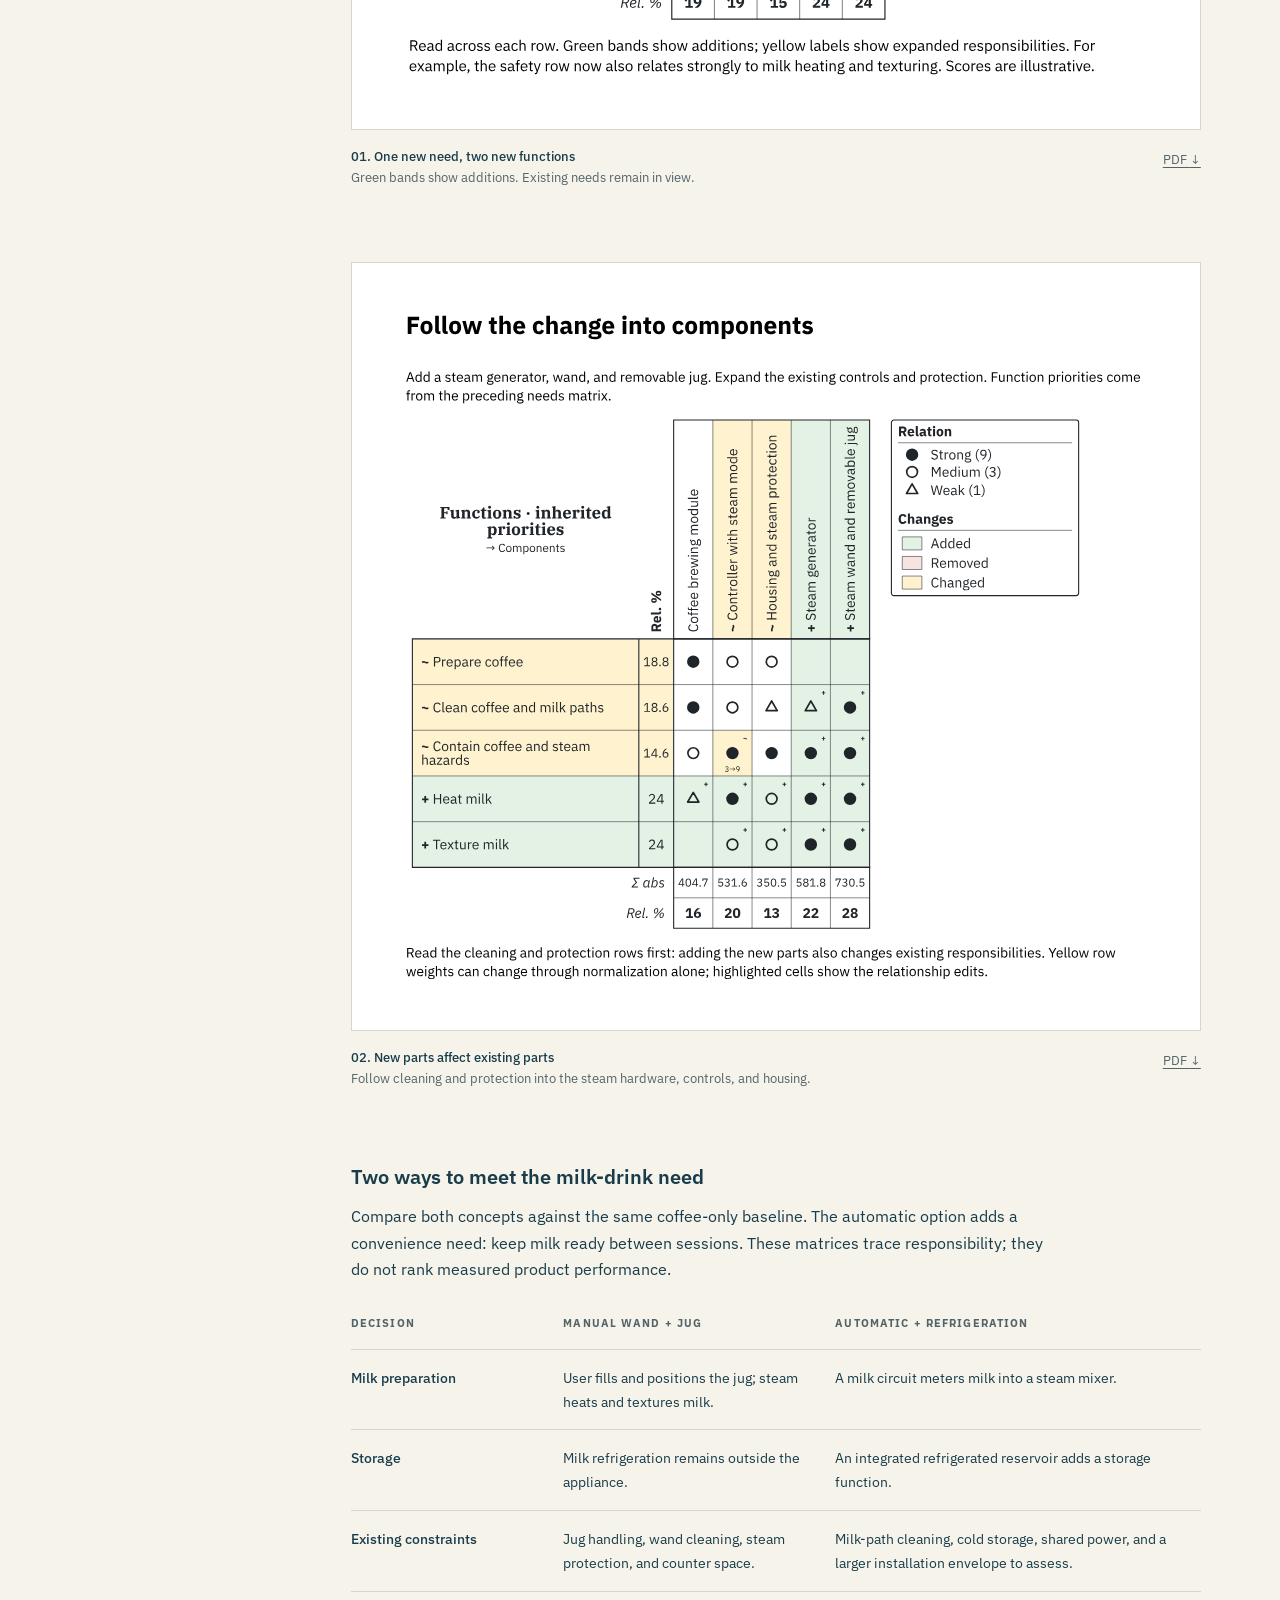
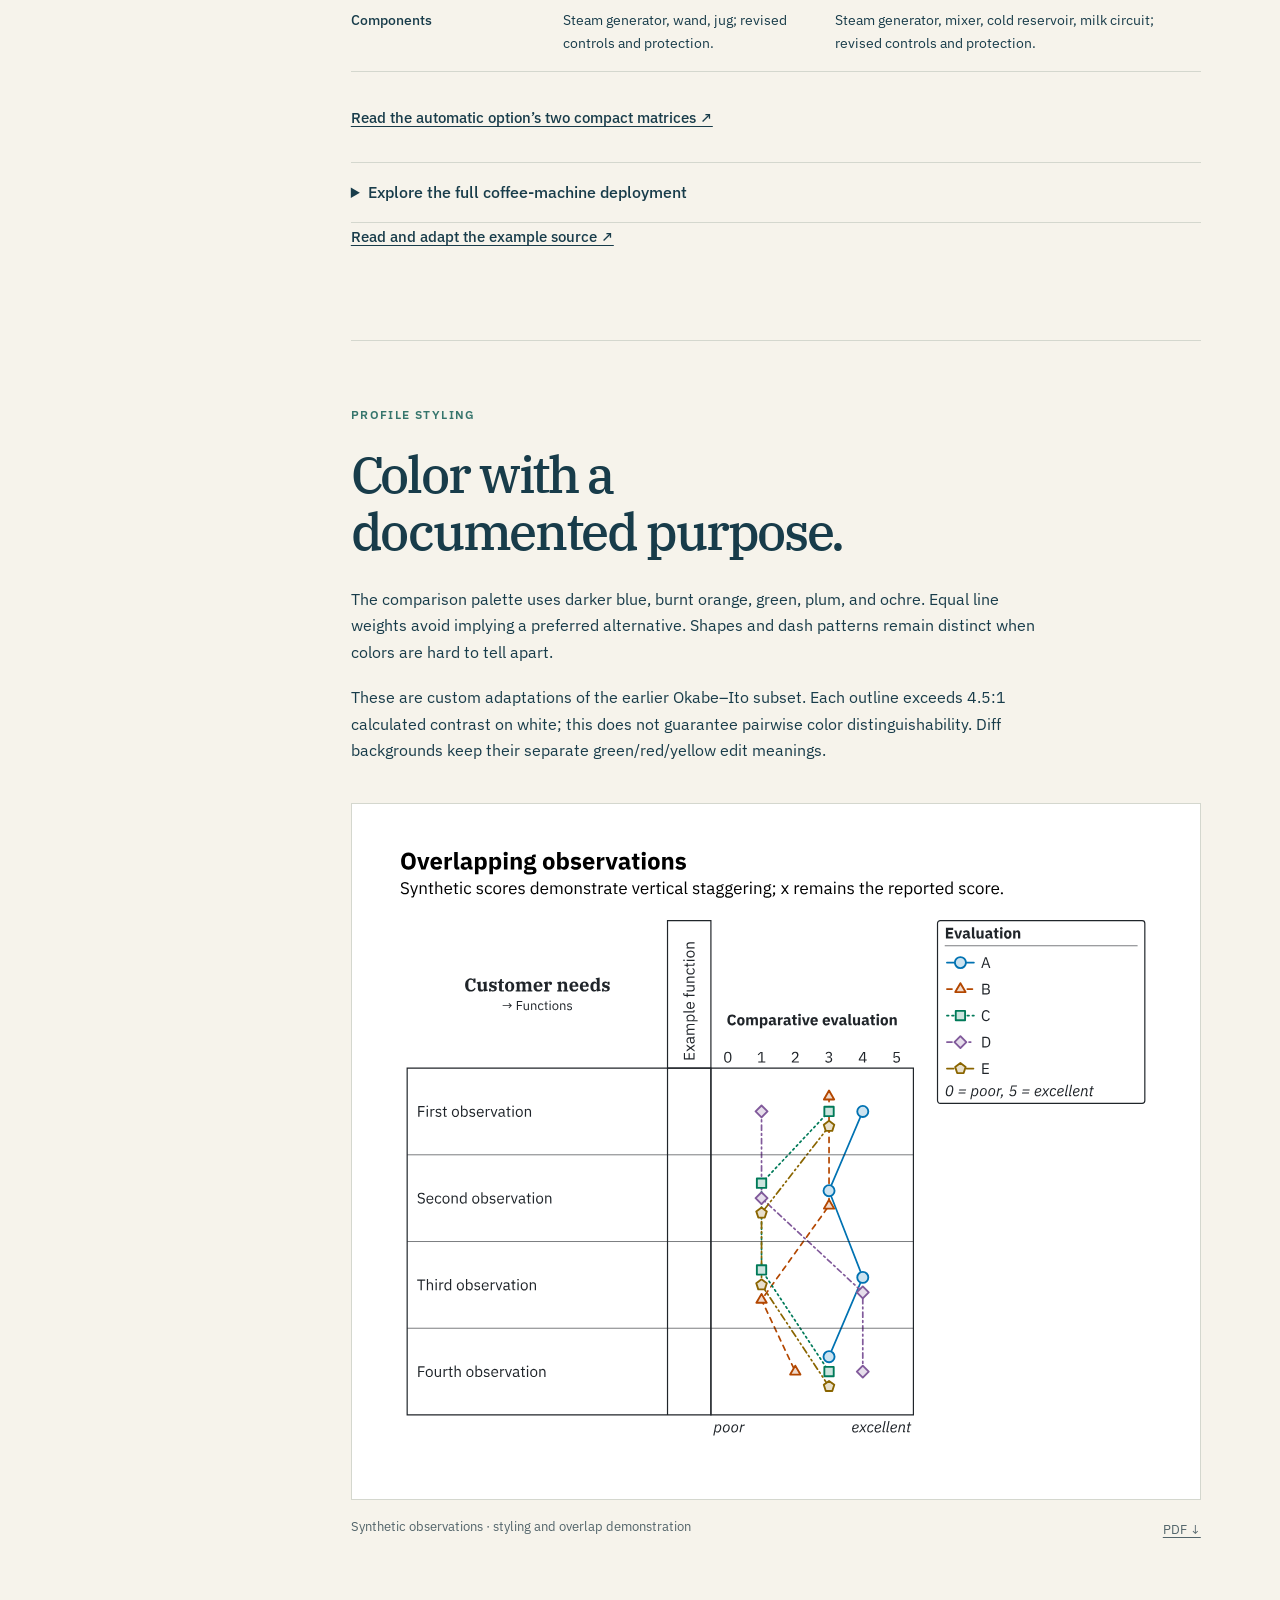
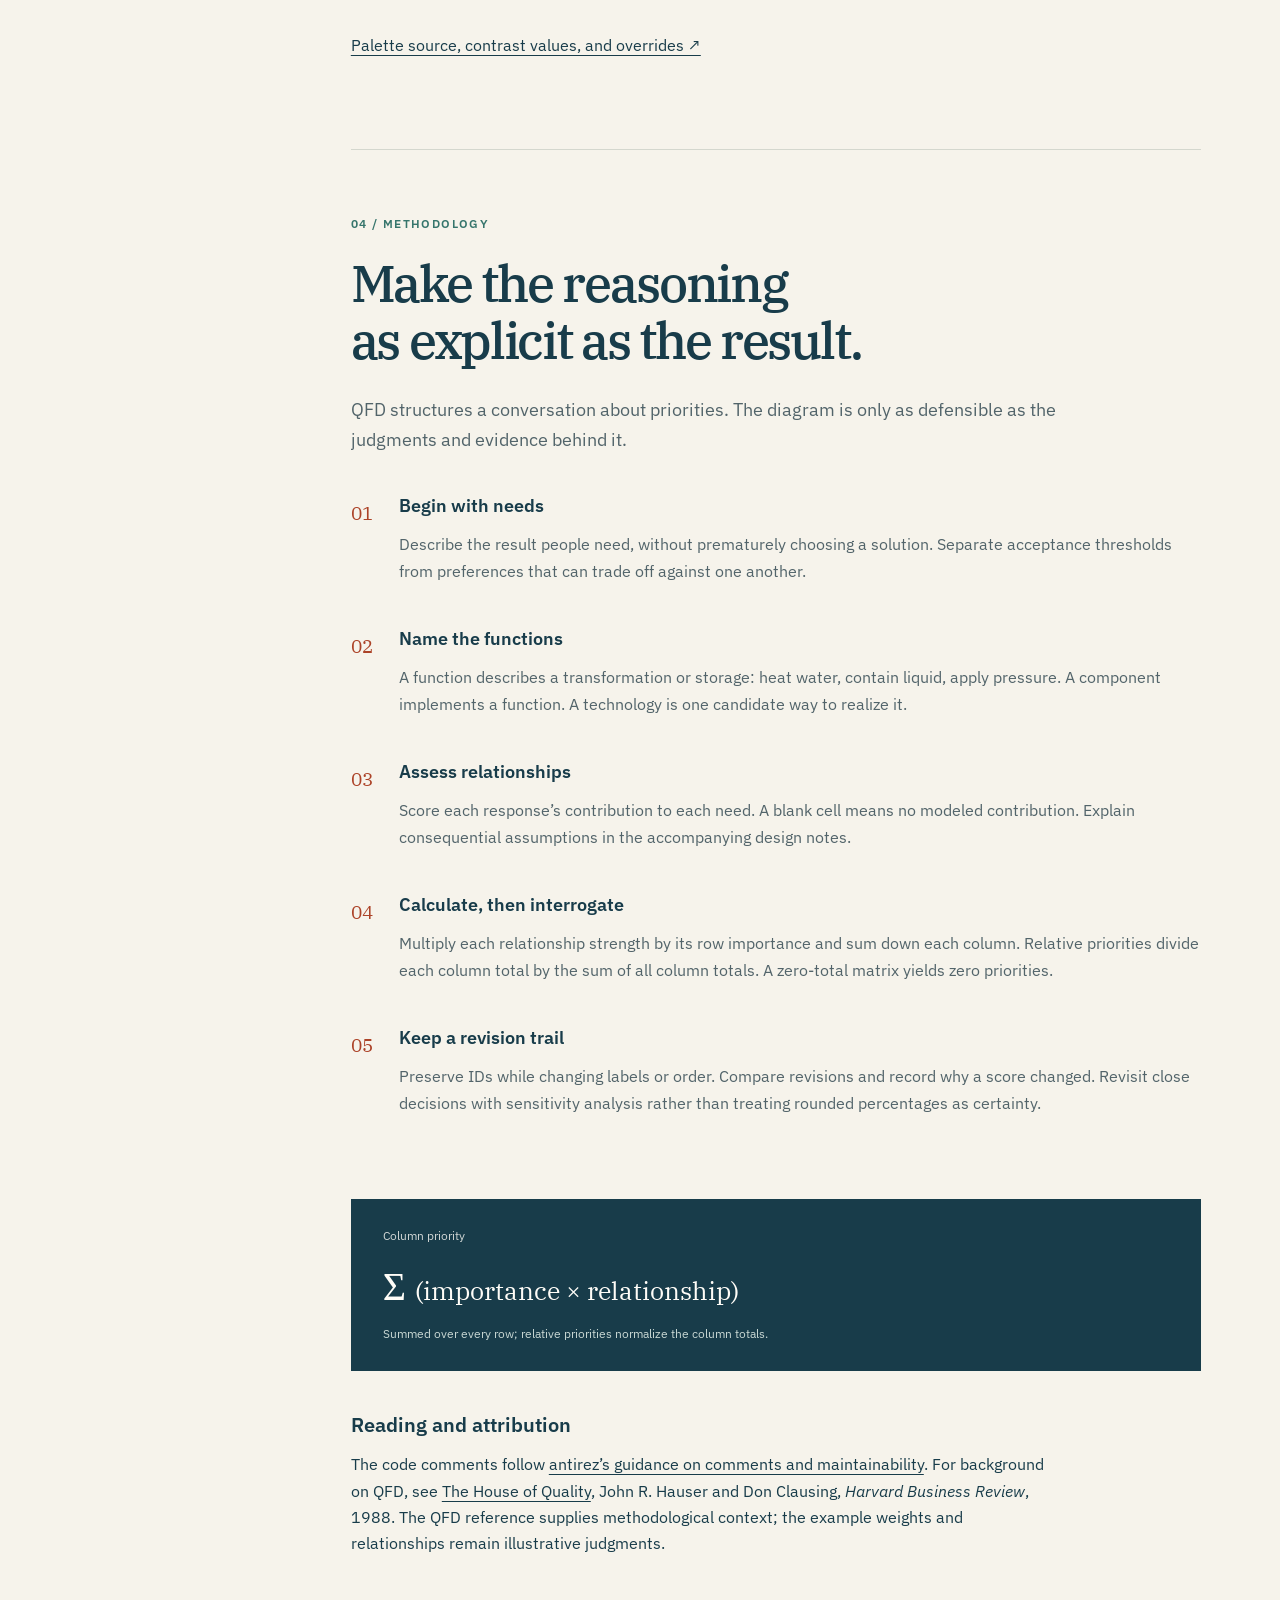
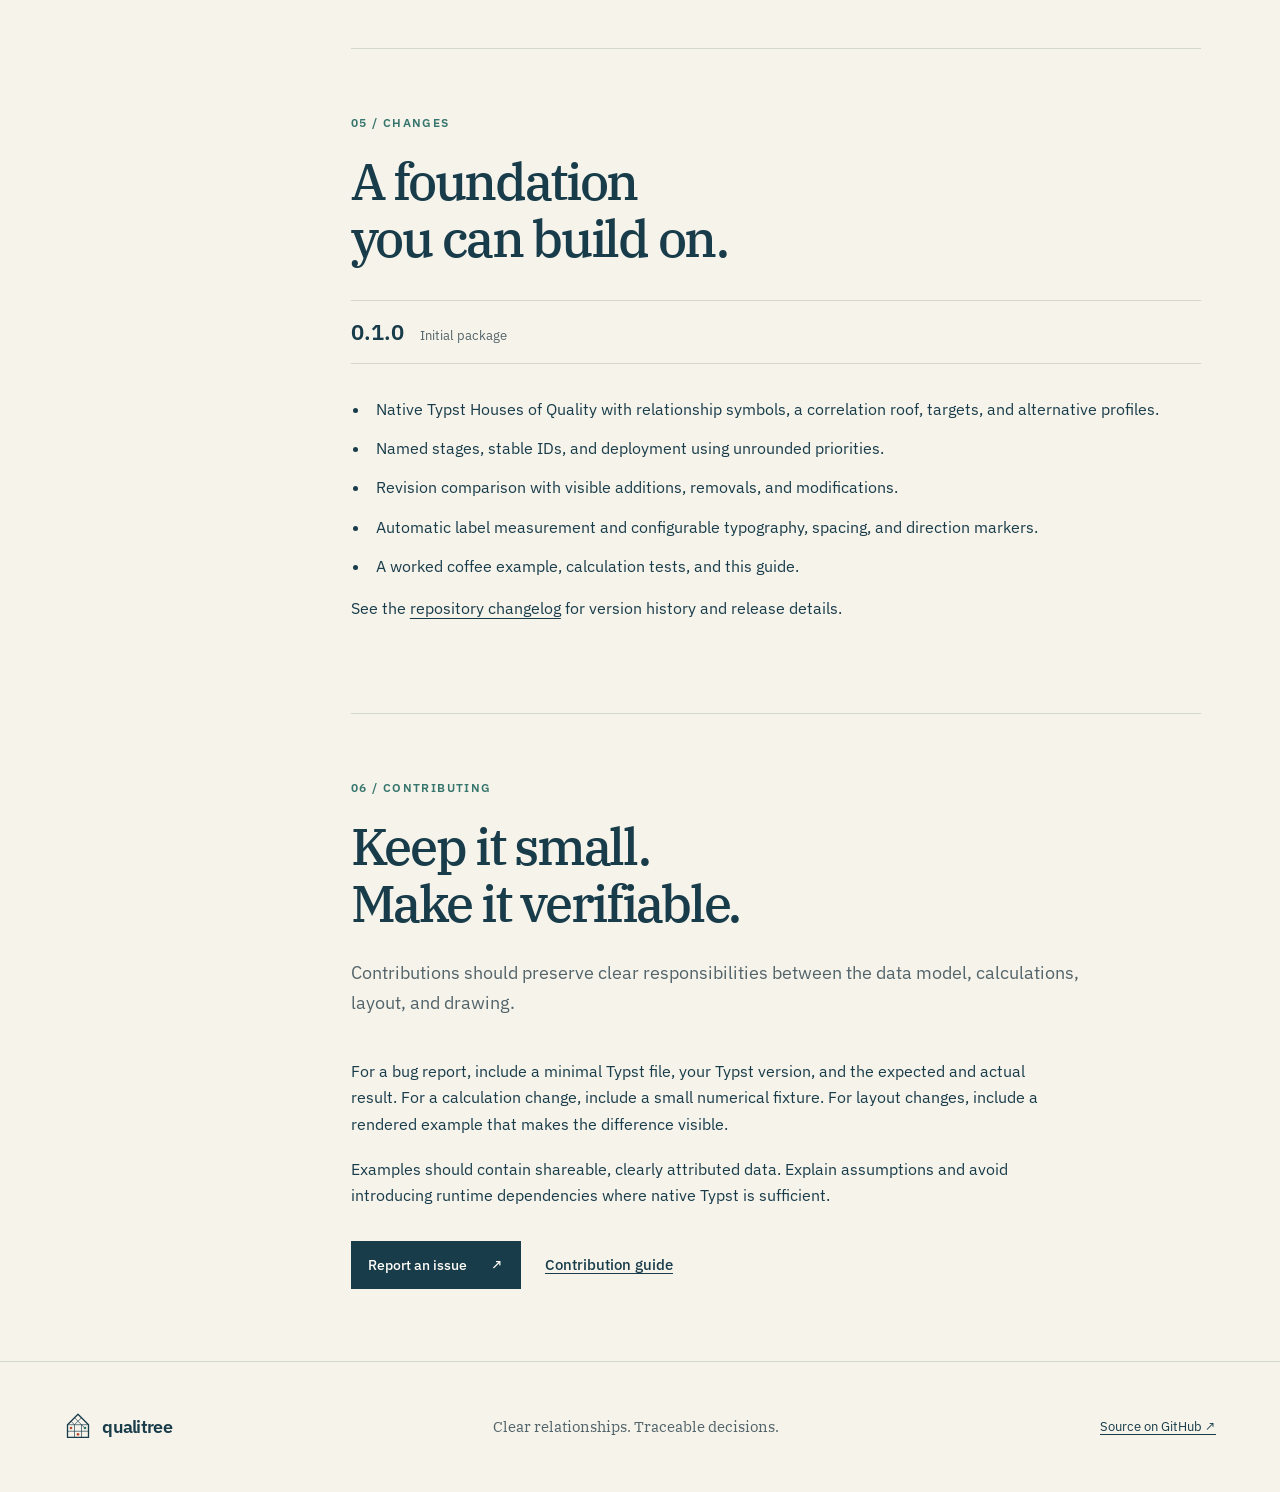
==== commit 18034efa: "Simplify milk alternatives and document a higher-contrast profile palette" ====
--- a/docs/site/index.html
+++ b/docs/site/index.html
@@ -95,14 +95,34 @@
         <p class="reference-note">The <a href="https://github.com/tychota/qfd-typst/blob/main/examples/espresso.typ">worked example</a> demonstrates the complete stage API. The <a href="https://github.com/tychota/qfd-typst/tree/main/tests">test fixtures</a> specify calculation and validation behavior.</p>
       </section>
       <section id="examples" class="guide-section" aria-labelledby="examples-title">
-        <p class="eyebrow">03 / Examples</p><h2 id="examples-title">Follow a decision<br>all the way through.</h2>
-        <p class="lead">Can a home coffee setup replace a visit to the café? A worked example connects household needs to functions, components, and a revised design.</p>
-        <p>The weights and relationships below are <strong>illustrative judgments</strong>, not research measurements. Taste and drink temperature are acceptance thresholds. Setup, consecutive drinks, cleaning, space, and household safety make the constraints explicit.</p>
-        <figure class="example-figure"><a href="assets/espresso.svg" aria-label="Open needs-to-functions diagram at full size"><img src="assets/espresso.svg" alt="House of Quality relating home-coffee needs to functions, with relationship strengths and calculated priorities." loading="lazy"></a><figcaption><span><strong>01. Needs → functions</strong><br>Translate the desired experience into technical work.</span><a href="assets/espresso.pdf">PDF <span aria-hidden="true">↓</span></a></figcaption></figure>
-        <figure class="example-figure"><a href="assets/components.svg" aria-label="Open functions-to-components diagram at full size"><img src="assets/components.svg" alt="Deployment matrix relating coffee preparation functions to components, using priorities carried from the previous stage." loading="lazy"></a><figcaption><span><strong>02. Functions → components</strong><br>Carry priorities into the parts that perform the work.</span><a href="assets/components.pdf">PDF <span aria-hidden="true">↓</span></a></figcaption></figure>
-        <figure class="example-figure"><a href="assets/revisions.svg" aria-label="Open revision comparison at full size"><img src="assets/revisions.svg" alt="Milk-drink deployment: existing and new needs mapped to existing and added milk functions." loading="lazy"></a><figcaption><span><strong>03. Add milk drinks</strong><br>Read each need across the new refrigeration, heating, texturing, and cleaning functions.</span><a href="assets/revisions.pdf">PDF <span aria-hidden="true">↓</span></a></figcaption></figure>
-        <figure class="example-figure"><a href="assets/revision-components.svg" aria-label="Open milk component revision at full size"><img src="assets/revision-components.svg" alt="Milk-drink deployment continued into existing and new components, using recalculated function priorities." loading="lazy"></a><figcaption><span><strong>04. Follow the hardware consequences</strong><br>Review shared controls, power, waste collection, and four added component groups.</span><a href="assets/revision-components.pdf">PDF <span aria-hidden="true">↓</span></a></figcaption></figure>
-        <a class="text-link" href="https://github.com/tychota/qfd-typst/tree/main/examples">Read and adapt the example source <span aria-hidden="true">↗</span></a>
+        <p class="eyebrow">03 / Examples</p><h2 id="examples-title">What changes when<br>we add milk drinks?</h2>
+        <p class="lead">Start with a coffee-only machine. Add a steam wand. Follow one new need into functions, then into components.</p>
+        <p>This compact teaching model uses illustrative weights and relationships. Read each row across: new capabilities must still satisfy the existing cleaning, space, and safety needs.</p>
+        <figure class="example-figure"><a href="assets/revisions.svg" aria-label="Open compact steam-wand needs comparison"><img src="assets/revisions.svg" alt="Five needs and five functions: milk drinks add heating and texturing, while existing cleaning and safety responsibilities expand." loading="lazy"></a><figcaption><span><strong>01. One new need, two new functions</strong><br>Green bands show additions. Existing needs remain in view.</span><a href="assets/revisions.pdf">PDF <span aria-hidden="true">↓</span></a></figcaption></figure>
+        <figure class="example-figure"><a href="assets/revision-components.svg" aria-label="Open compact steam-wand component comparison"><img src="assets/revision-components.svg" alt="Five functions deploy into existing coffee hardware and added steam hardware, with revised control and protection responsibilities." loading="lazy"></a><figcaption><span><strong>02. New parts affect existing parts</strong><br>Follow cleaning and protection into the steam hardware, controls, and housing.</span><a href="assets/revision-components.pdf">PDF <span aria-hidden="true">↓</span></a></figcaption></figure>
+        <h3>Two ways to meet the milk-drink need</h3>
+        <p>Compare both concepts against the same coffee-only baseline. The automatic option adds a convenience need: keep milk ready between sessions. These matrices trace responsibility; they do not rank measured product performance.</p>
+        <div class="table-scroll"><table><thead><tr><th scope="col">Decision</th><th scope="col">Manual wand + jug</th><th scope="col">Automatic + refrigeration</th></tr></thead><tbody>
+          <tr><th scope="row">Milk preparation</th><td>User fills and positions the jug; steam heats and textures milk.</td><td>A milk circuit meters milk into a steam mixer.</td></tr>
+          <tr><th scope="row">Storage</th><td>Milk refrigeration remains outside the appliance.</td><td>An integrated refrigerated reservoir adds a storage function.</td></tr>
+          <tr><th scope="row">Existing constraints</th><td>Jug handling, wand cleaning, steam protection, and counter space.</td><td>Milk-path cleaning, cold storage, shared power, and a larger installation envelope to assess.</td></tr>
+          <tr><th scope="row">Components</th><td>Steam generator, wand, jug; revised controls and protection.</td><td>Steam generator, mixer, cold reservoir, milk circuit; revised controls and protection.</td></tr>
+        </tbody></table></div>
+        <p><a class="text-link" href="assets/milk-automatic.pdf">Read the automatic option’s two compact matrices ↗</a></p>
+        <details><summary>Explore the full coffee-machine deployment</summary><div>
+          <p>The detailed study expands the scope to temperature, consecutive drinks, coffee preservation, waste collection, and the complete function chain. Its priorities are calculated separately from the compact teaching model.</p>
+          <figure class="example-figure"><a href="assets/espresso.svg"><img src="assets/espresso.svg" alt="Detailed baseline: seven household needs deployed into twelve coffee-machine functions." loading="lazy"></a><figcaption><span>Full baseline · needs → functions</span><a href="assets/espresso.pdf">PDF ↓</a></figcaption></figure>
+          <figure class="example-figure"><a href="assets/components.svg"><img src="assets/components.svg" alt="Detailed baseline: twelve functions deployed into ten component groups." loading="lazy"></a><figcaption><span>Full baseline · functions → components</span><a href="assets/components.pdf">PDF ↓</a></figcaption></figure>
+          <p><a href="assets/milk-detailed.pdf">Full integrated-milk revision · both deployment stages (PDF)</a></p>
+        </div></details>
+        <p><a class="text-link" href="https://github.com/tychota/qfd-typst/tree/main/examples">Read and adapt the example source ↗</a></p>
+      </section>
+      <section id="palette" class="guide-section" aria-labelledby="palette-title">
+        <p class="eyebrow">Profile styling</p><h2 id="palette-title">Color with a<br>documented purpose.</h2>
+        <p>The comparison palette uses darker blue, burnt orange, green, plum, and ochre. Equal line weights avoid implying a preferred alternative. Shapes and dash patterns remain distinct when colors are hard to tell apart.</p>
+        <p>These are custom adaptations of the earlier Okabe–Ito subset. Each outline exceeds 4.5:1 calculated contrast on white; this does not guarantee pairwise color distinguishability. Diff backgrounds keep their separate green/red/yellow edit meanings.</p>
+        <figure class="example-figure"><a href="assets/profiles.svg"><img src="assets/profiles.svg" alt="Five synthetic comparison series with distinct dark colors, marker shapes, dash patterns, and staggered overlapping observations." loading="lazy"></a><figcaption><span>Synthetic observations · styling and overlap demonstration</span><a href="assets/profiles.pdf">PDF ↓</a></figcaption></figure>
+        <p><a href="https://github.com/tychota/qfd-typst/blob/main/docs/PALETTE.md">Palette source, contrast values, and overrides ↗</a></p>
       </section>
       <section id="methodology" class="guide-section" aria-labelledby="methodology-title">
         <p class="eyebrow">04 / Methodology</p><h2 id="methodology-title">Make the reasoning<br>as explicit as the result.</h2>
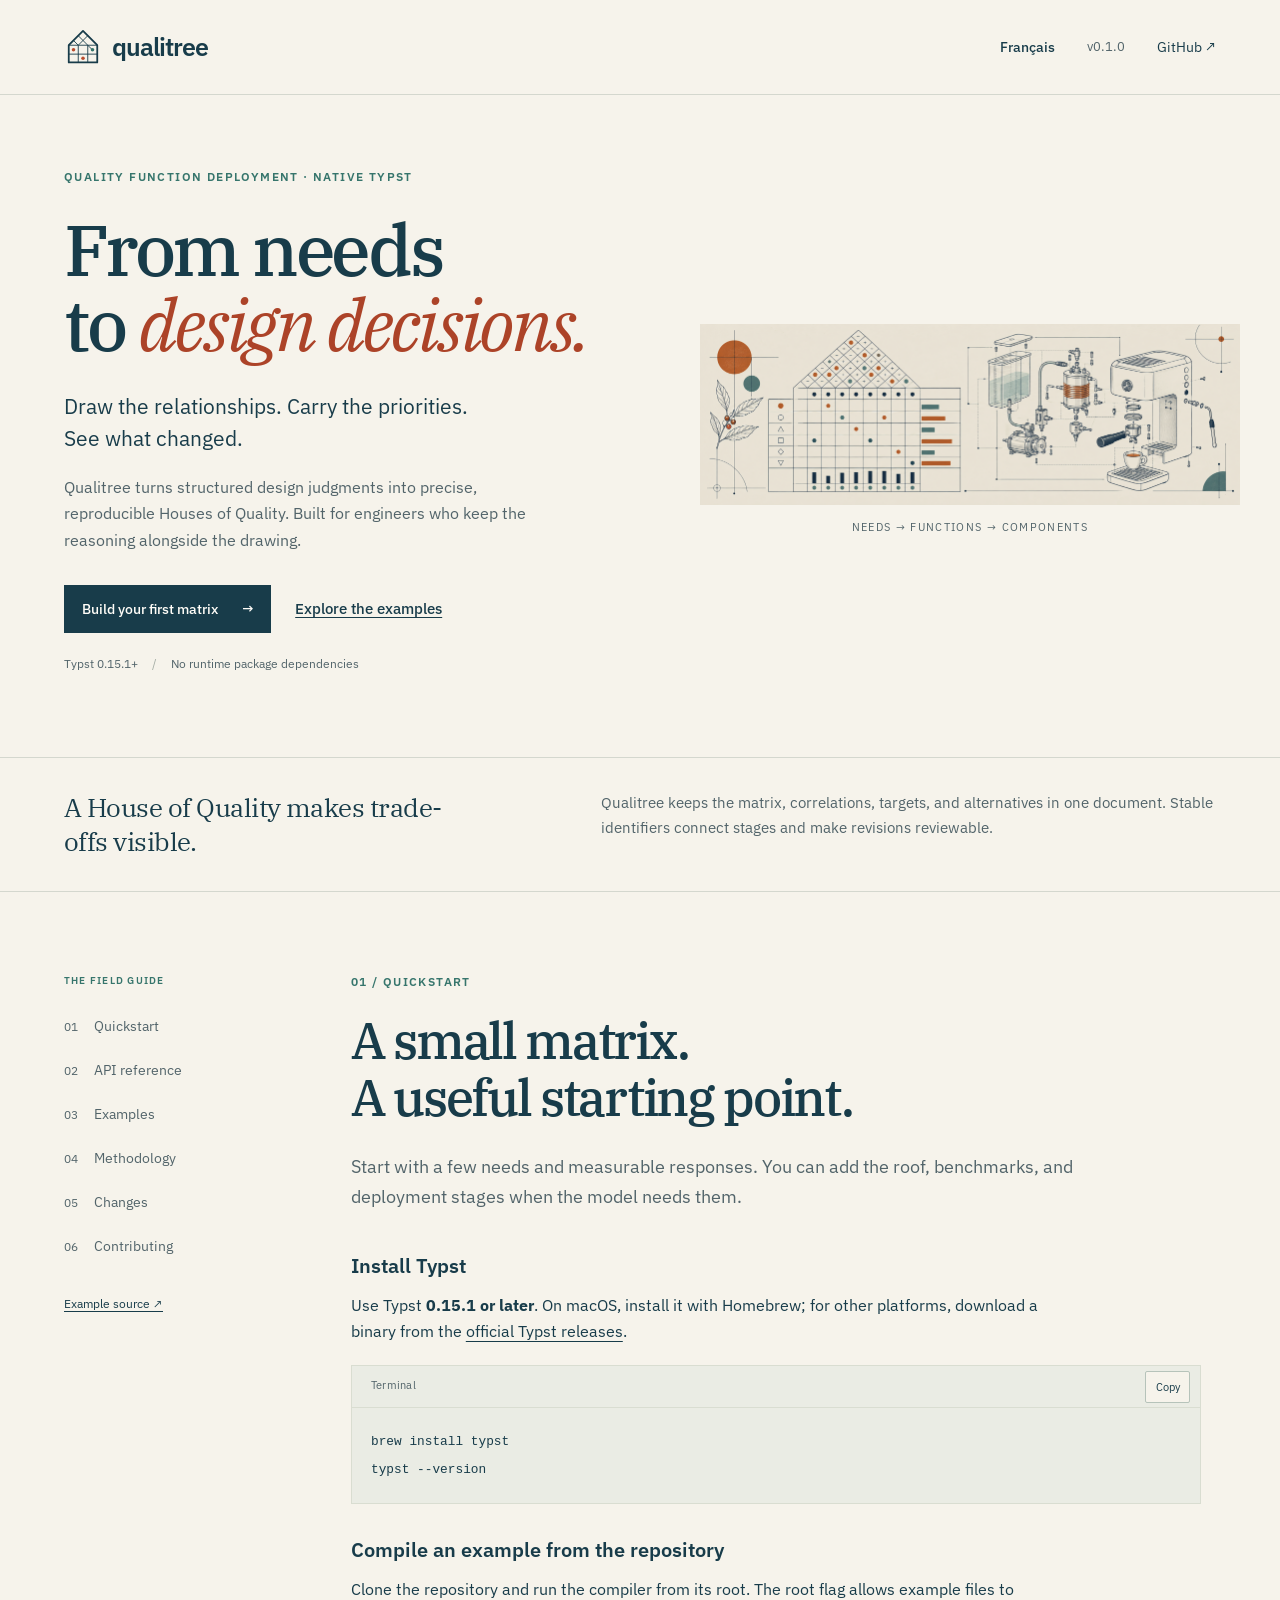
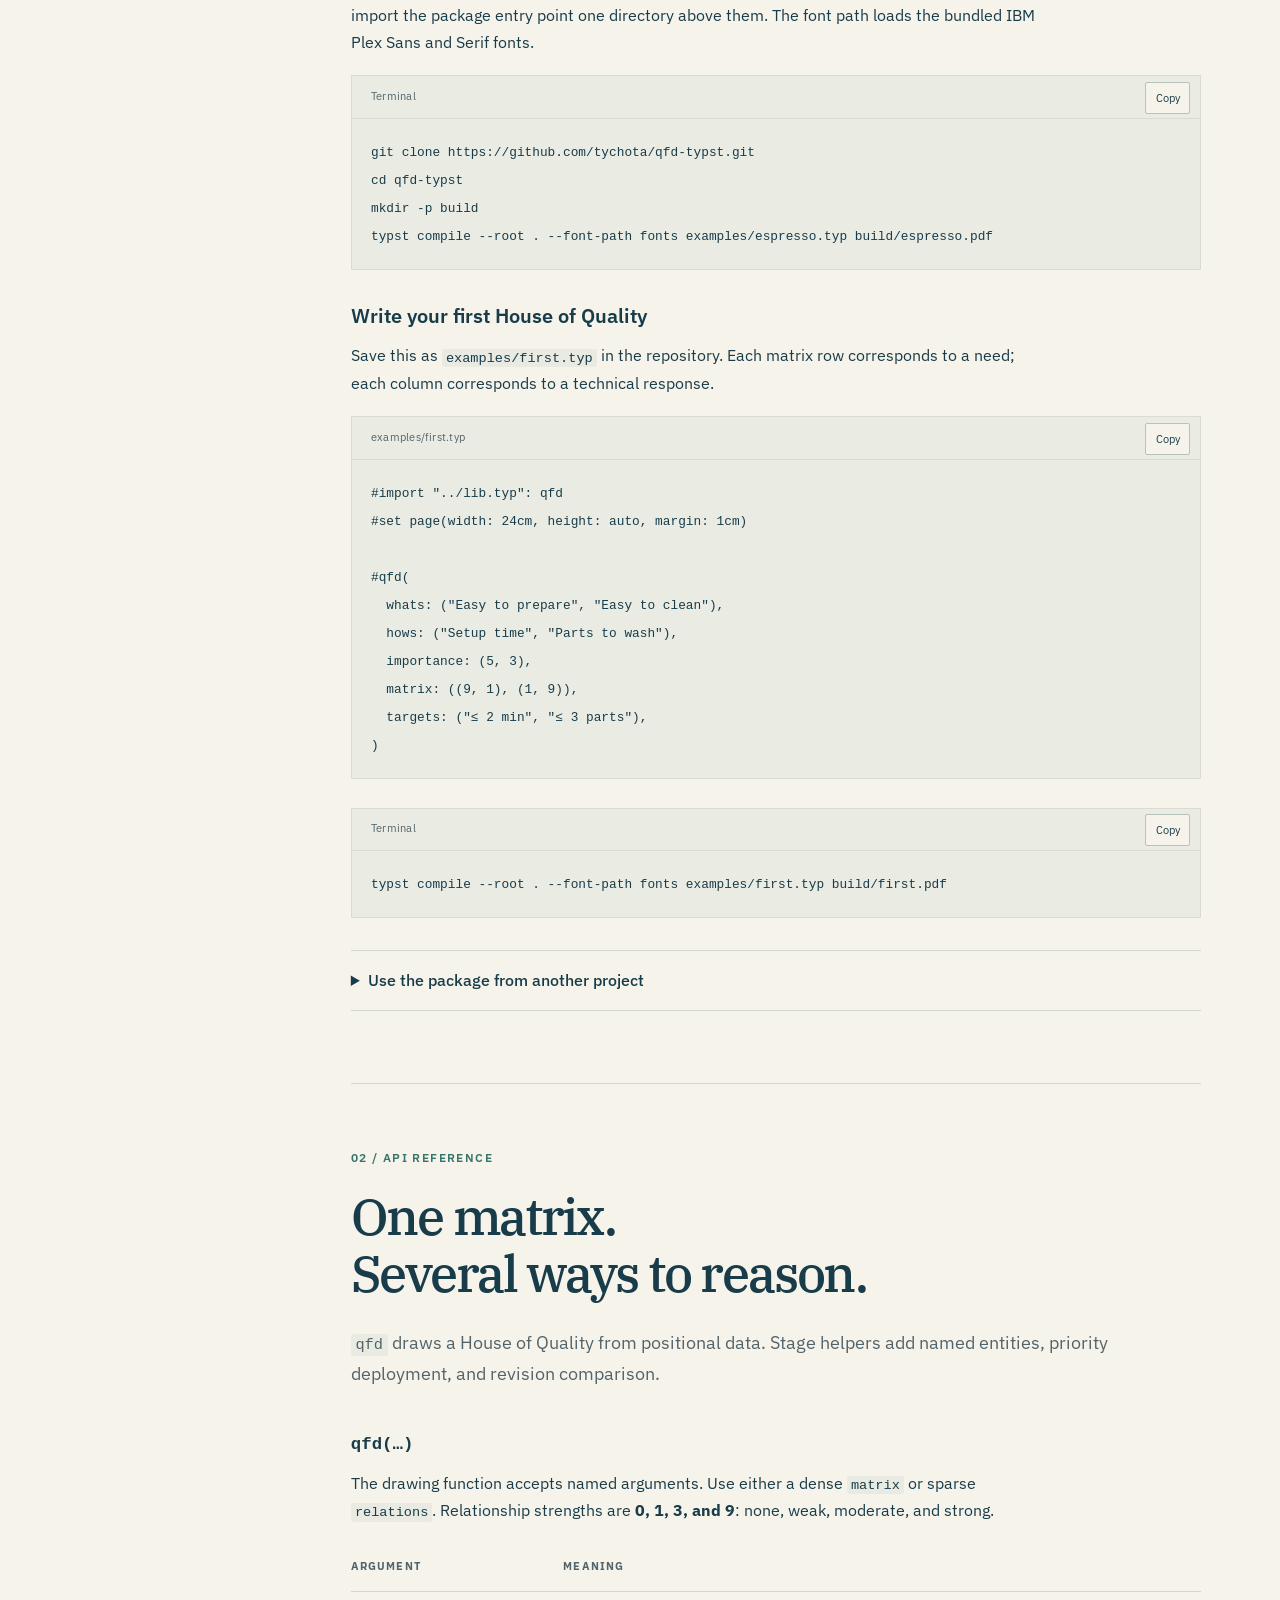
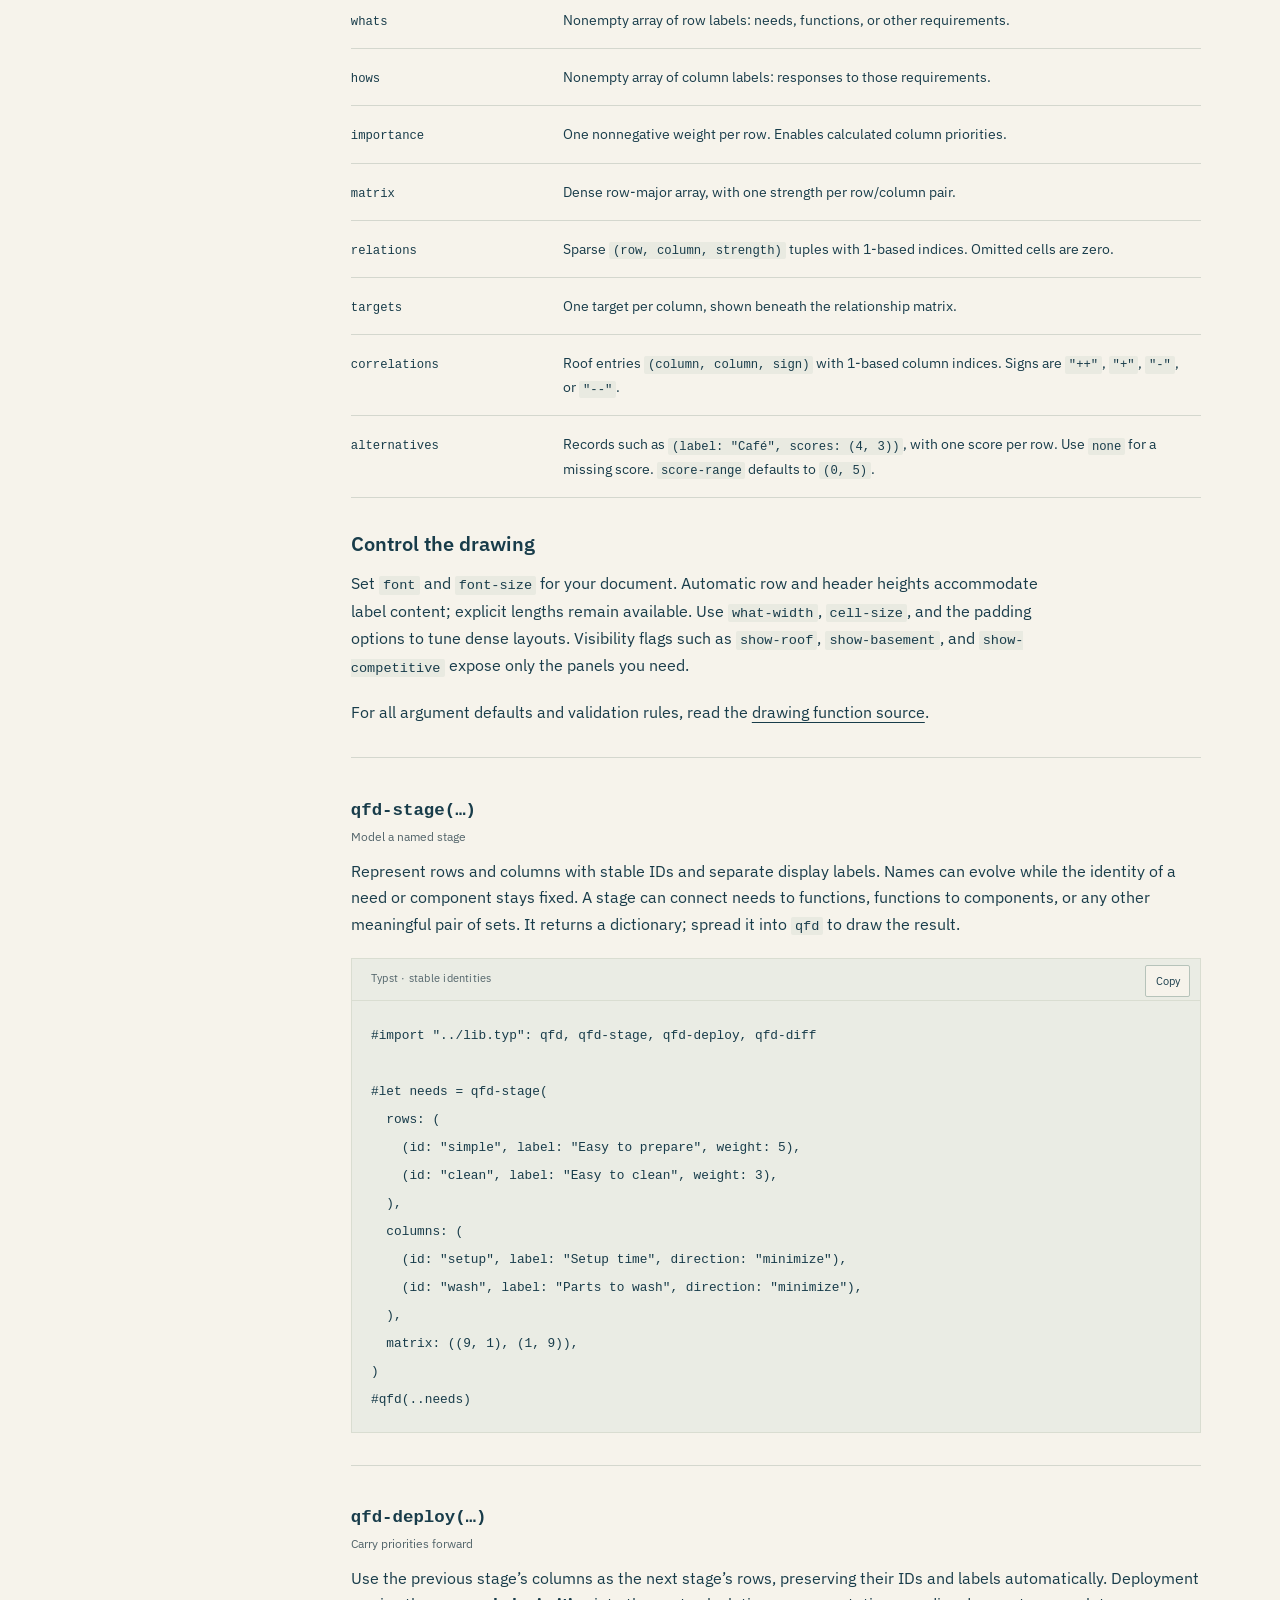
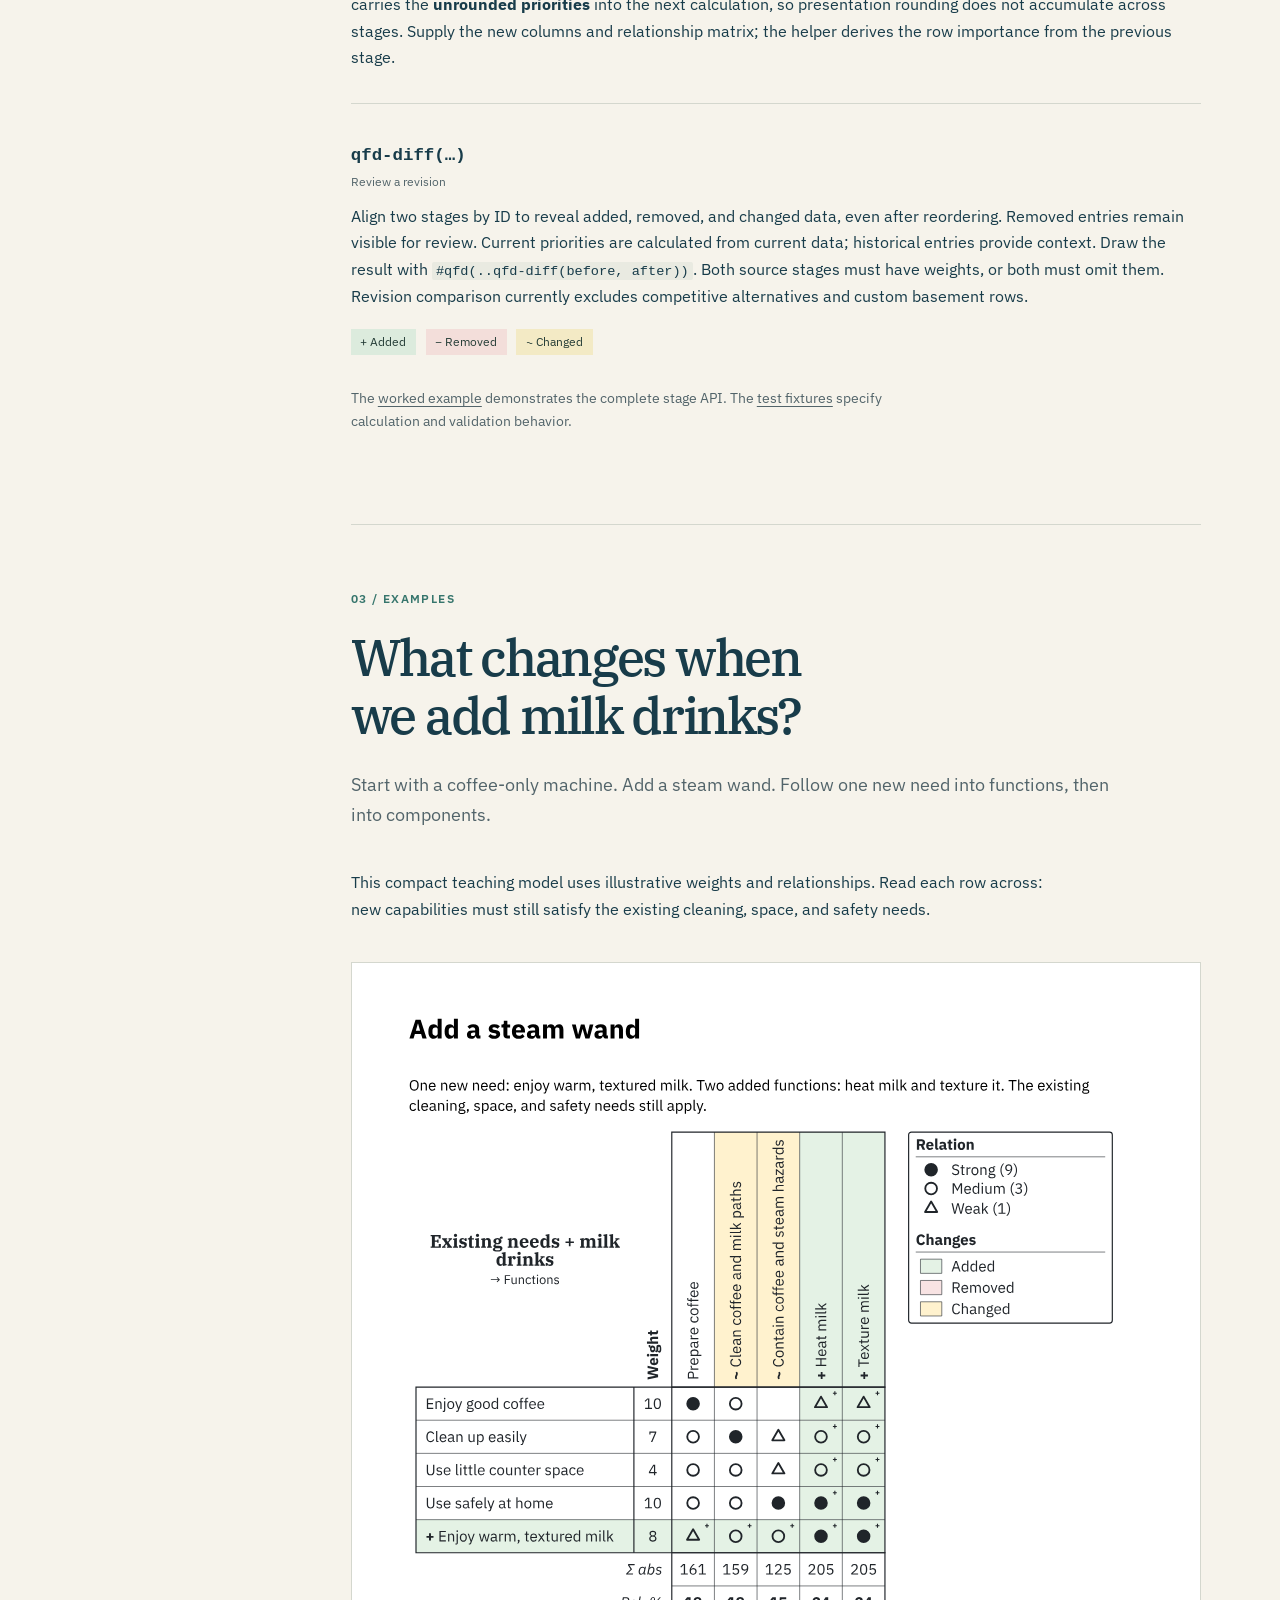
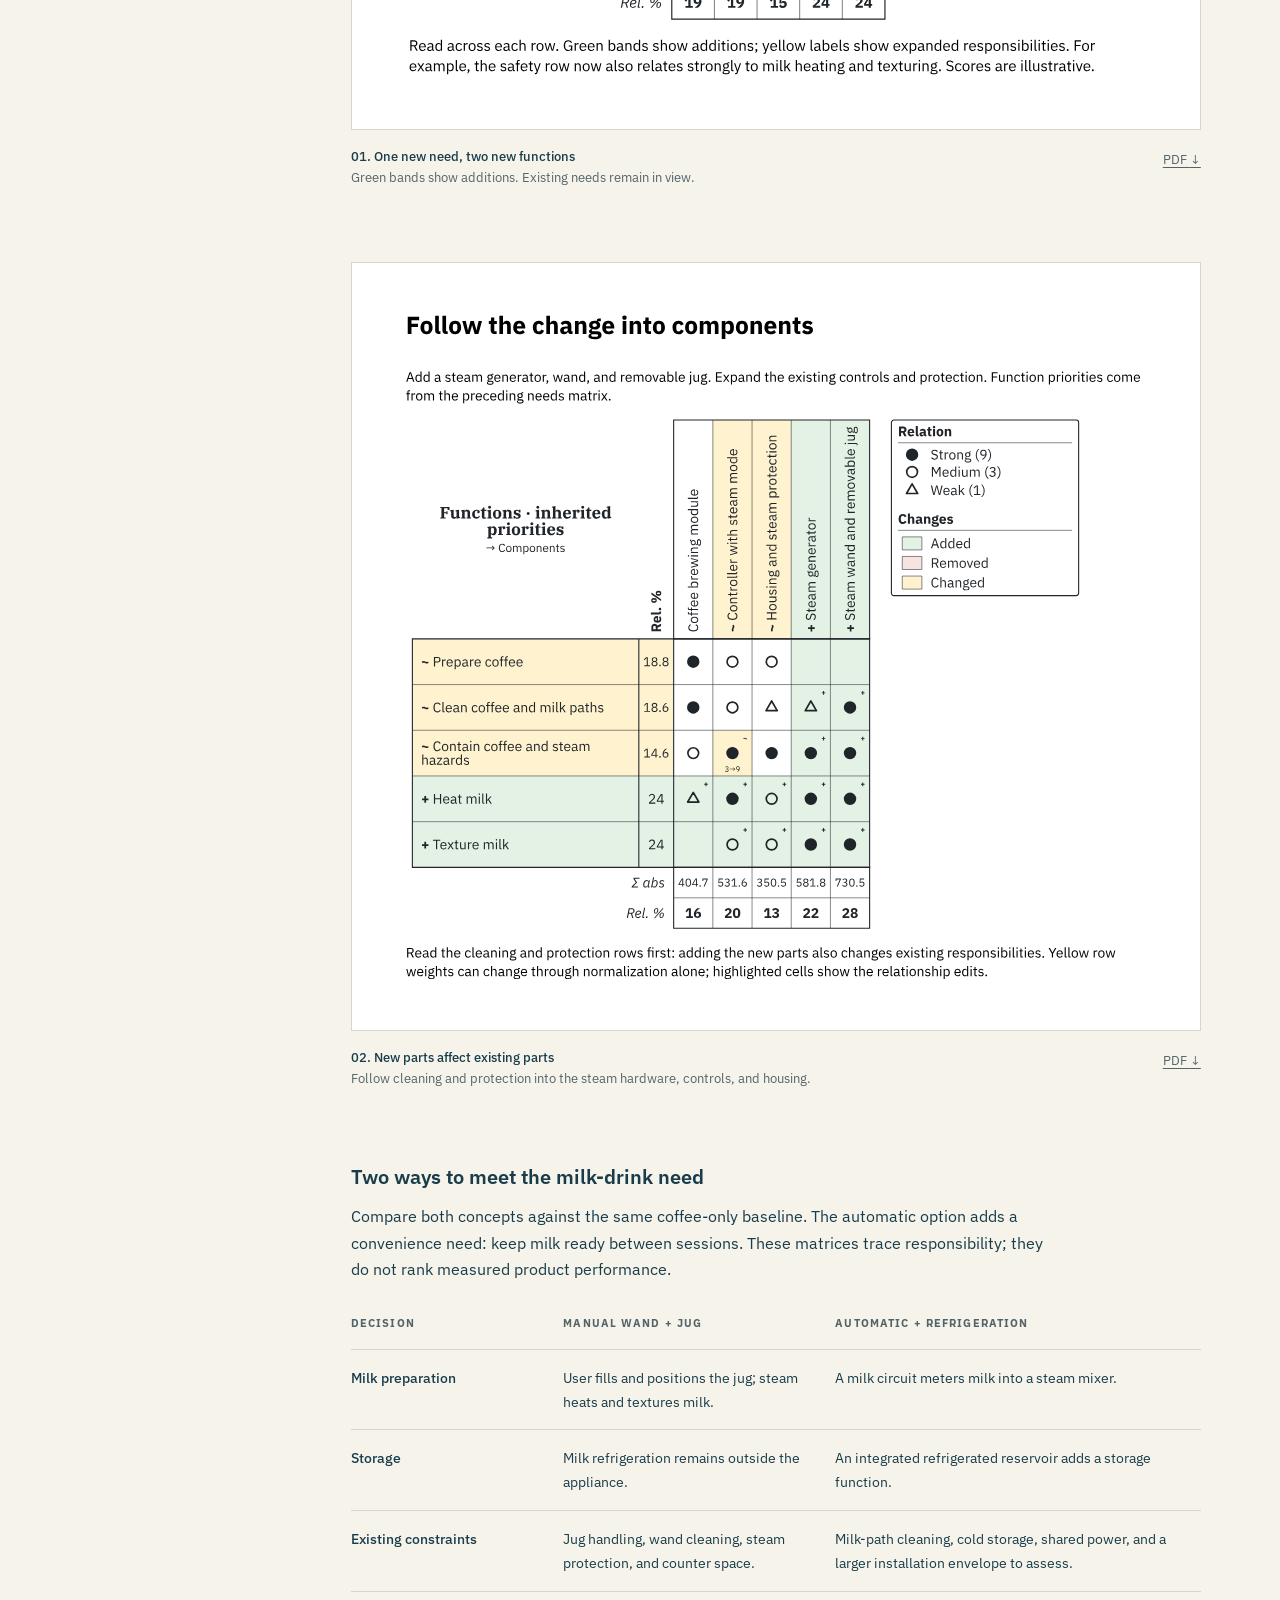
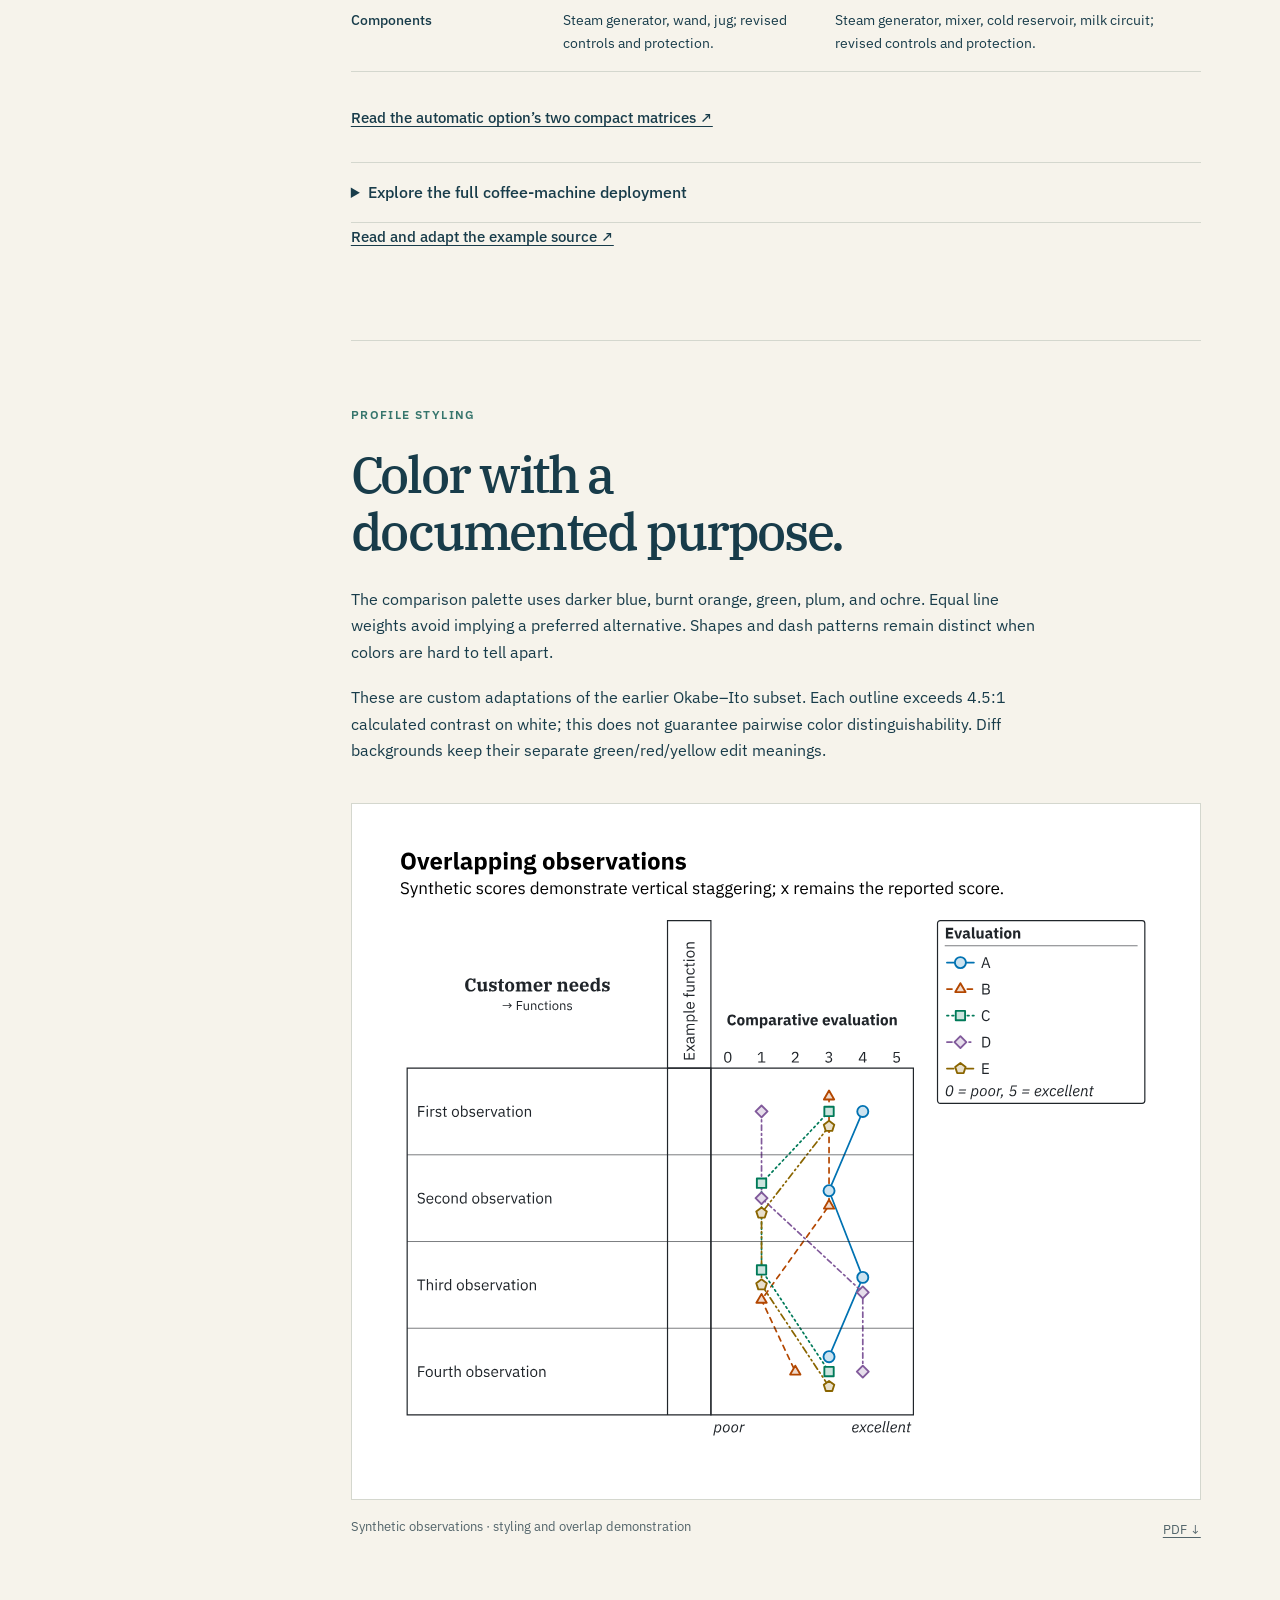
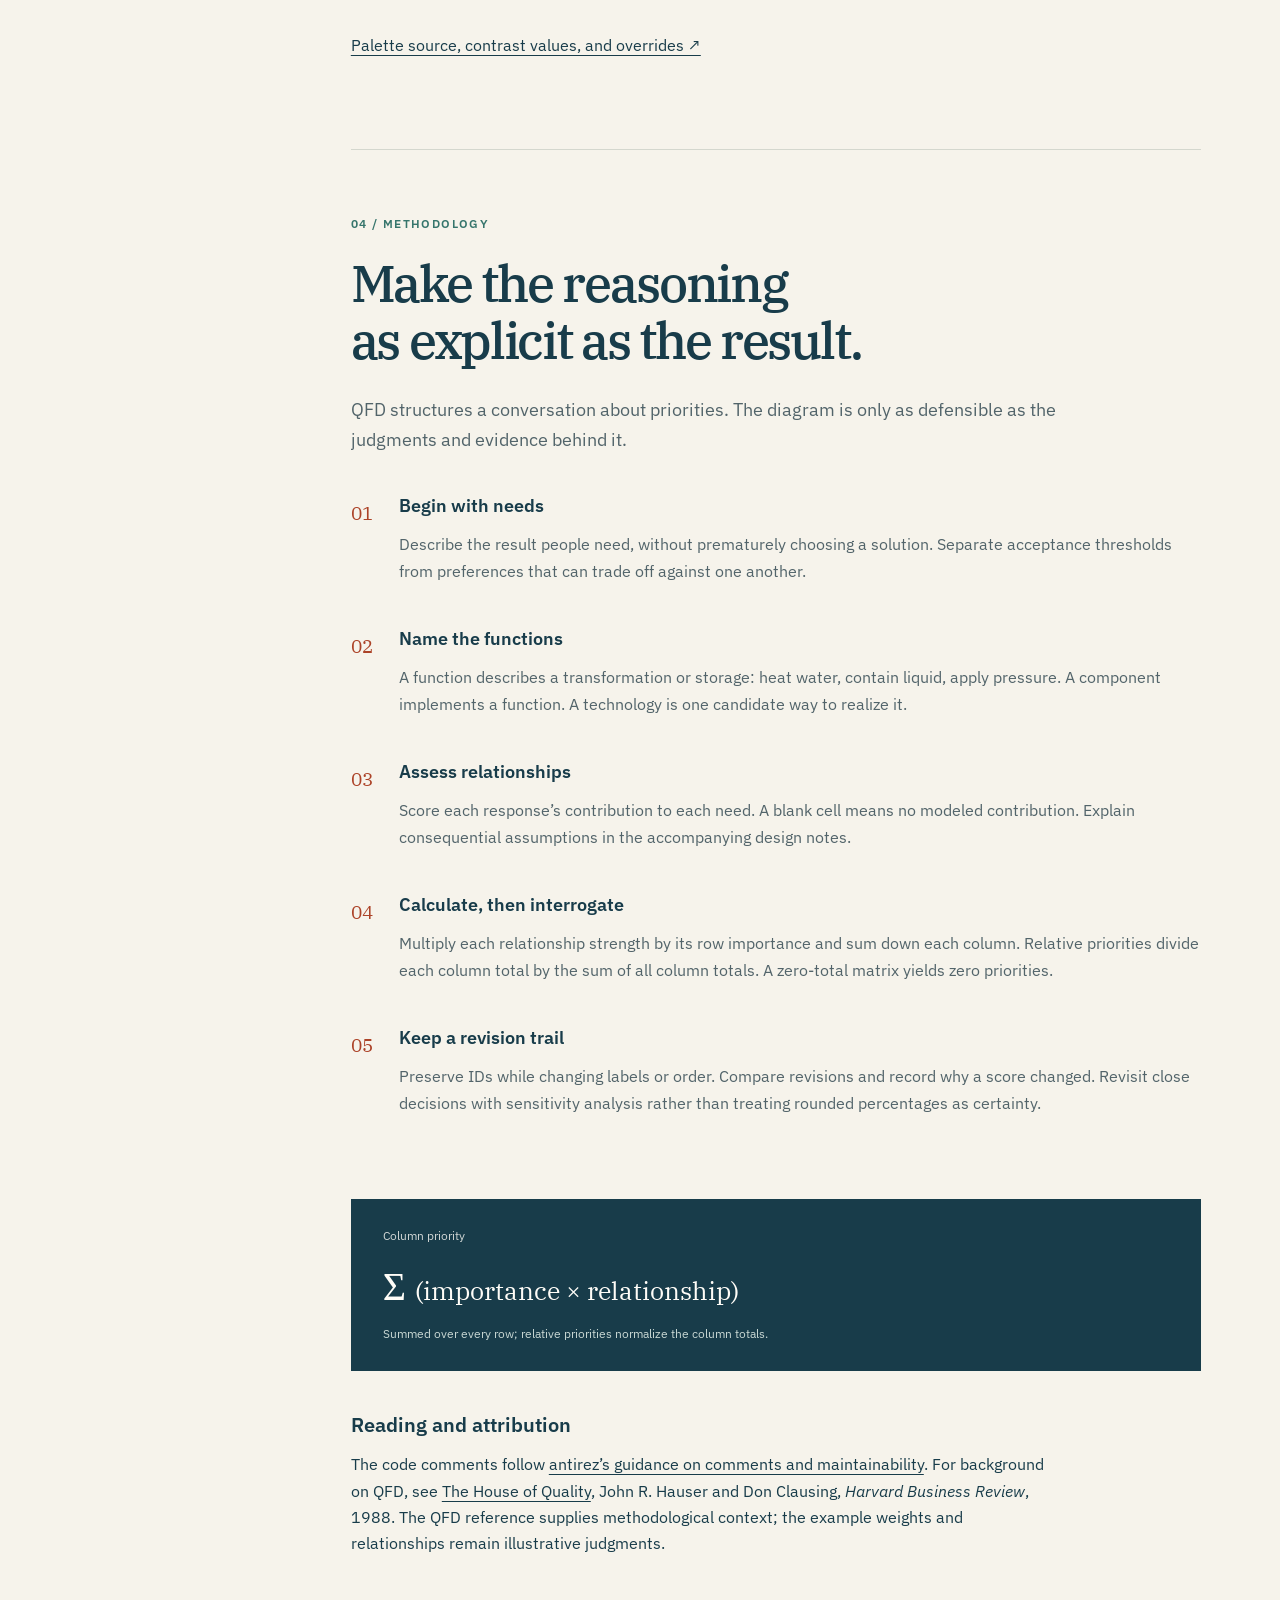
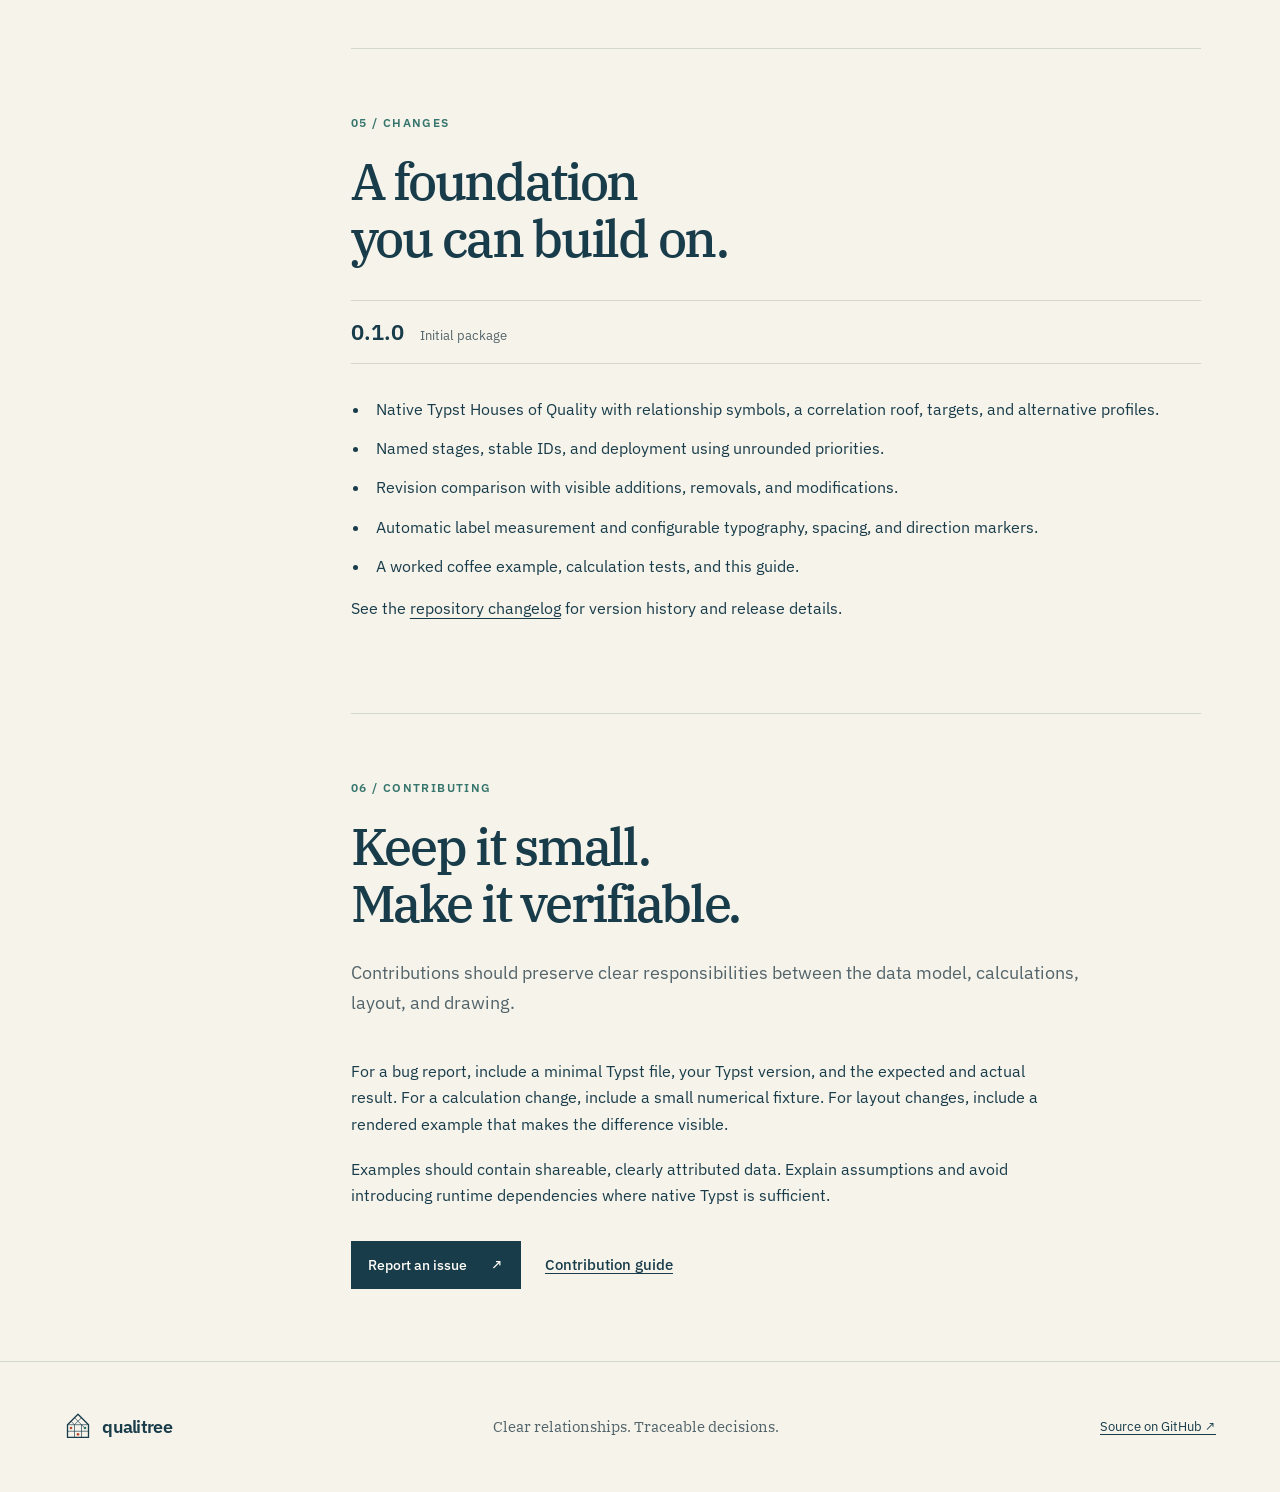
==== commit 00644873: "Add French documentation and native Typst syntax highlighting" ====
--- a/docs/site/index.html
+++ b/docs/site/index.html
@@ -6,6 +6,8 @@
   <meta name="description" content="Qualitree is a native Typst toolkit for Houses of Quality, priority deployment, and traceable design revisions.">
   <meta name="theme-color" content="#183c4a">
   <title>Qualitree — From needs to design decisions</title>
+  <link rel="alternate" hreflang="en" href="index.html">
+  <link rel="alternate" hreflang="fr" href="fr/index.html">
   <link rel="icon" href="assets/favicon.svg" type="image/svg+xml">
   <link rel="preconnect" href="https://fonts.googleapis.com">
   <link rel="preconnect" href="https://fonts.gstatic.com" crossorigin>
@@ -17,7 +19,7 @@
 <a class="skip-link" href="#main">Skip to content</a>
 <header class="masthead">
   <a class="brand" href="#top" aria-label="Qualitree home"><img src="assets/logo.svg" width="38" height="38" alt=""><span>qualitree</span></a>
-  <div class="masthead-right"><span class="version">v0.1.0</span><a href="https://github.com/tychota/qfd-typst">GitHub <span aria-hidden="true">↗</span></a></div>
+  <div class="masthead-right"><a class="language-switch" href="fr/index.html" lang="fr" hreflang="fr" aria-label="Lire la documentation en français">Français</a><span class="version">v0.1.0</span><a href="https://github.com/tychota/qfd-typst">GitHub <span aria-hidden="true">↗</span></a></div>
 </header>
 <main id="main">
   <section class="hero" id="top" aria-labelledby="hero-title">
@@ -47,7 +49,7 @@
 mkdir -p build
 typst compile --root . --font-path fonts examples/espresso.typ build/espresso.pdf</code></pre></div>
         <h3>Write your first House of Quality</h3><p>Save this as <code>examples/first.typ</code> in the repository. Each matrix row corresponds to a need; each column corresponds to a technical response.</p>
-        <div class="code-block"><div class="code-label">examples/first.typ</div><pre><code>#import "../lib.typ": qfd
+        <div class="code-block"><div class="code-label">examples/first.typ</div><pre><code class="language-typst">#import "../lib.typ": qfd
 #set page(width: 24cm, height: auto, margin: 1cm)
 
 #qfd(
@@ -58,7 +60,7 @@
   targets: ("≤ 2 min", "≤ 3 parts"),
 )</code></pre></div>
         <div class="code-block"><div class="code-label">Terminal</div><pre><code>typst compile --root . --font-path fonts examples/first.typ build/first.pdf</code></pre></div>
-        <details><summary>Use the package from another project</summary><div><p>Copy <code>lib.typ</code> and the <code>src/</code> directory into your project and import the entry point by its relative path. Alternatively, place the complete package bundle under <code>typst/packages/local/qualitree/0.1.0/</code> in your platform’s Typst data directory:</p><ul><li>macOS: <code>~/Library/Application Support/typst/packages/local/qualitree/0.1.0/</code></li><li>Linux: <code>$XDG_DATA_HOME/typst/packages/local/qualitree/0.1.0/</code> (normally <code>~/.local/share/…</code>)</li><li>Windows: <code>%APPDATA%\typst\packages\local\qualitree\0.1.0\</code></li></ul><div class="code-block"><div class="code-label">Typst</div><pre><code>#import "@local/qualitree:0.1.0": qfd</code></pre></div><p>The local bundle must include <code>typst.toml</code>, <code>lib.typ</code>, and <code>src/</code>. The <a href="https://github.com/typst/packages/pull/5808">Typst Universe submission is open</a>; an <code>@preview</code> import is not available until the package is accepted.</p></div></details>
+        <details><summary>Use the package from another project</summary><div><p>Copy <code>lib.typ</code> and the <code>src/</code> directory into your project and import the entry point by its relative path. Alternatively, place the complete package bundle under <code>typst/packages/local/qualitree/0.1.0/</code> in your platform’s Typst data directory:</p><ul><li>macOS: <code>~/Library/Application Support/typst/packages/local/qualitree/0.1.0/</code></li><li>Linux: <code>$XDG_DATA_HOME/typst/packages/local/qualitree/0.1.0/</code> (normally <code>~/.local/share/…</code>)</li><li>Windows: <code>%APPDATA%\typst\packages\local\qualitree\0.1.0\</code></li></ul><div class="code-block"><div class="code-label">Typst</div><pre><code class="language-typst">#import "@local/qualitree:0.1.0": qfd</code></pre></div><p>The local bundle must include <code>typst.toml</code>, <code>lib.typ</code>, and <code>src/</code>. The <a href="https://github.com/typst/packages/pull/5808">Typst Universe submission is open</a>; an <code>@preview</code> import is not available until the package is accepted.</p></div></details>
       </section>
       <section id="api" class="guide-section" aria-labelledby="api-title">
         <p class="eyebrow">02 / API reference</p><h2 id="api-title">One matrix.<br>Several ways to reason.</h2>
@@ -76,7 +78,7 @@
         </tbody></table></div>
         <h3>Control the drawing</h3><p>Set <code>font</code> and <code>font-size</code> for your document. Automatic row and header heights accommodate label content; explicit lengths remain available. Use <code>what-width</code>, <code>cell-size</code>, and the padding options to tune dense layouts. Visibility flags such as <code>show-roof</code>, <code>show-basement</code>, and <code>show-competitive</code> expose only the panels you need.</p><p>For all argument defaults and validation rules, read the <a href="https://github.com/tychota/qfd-typst/blob/main/src/draw.typ">drawing function source</a>.</p>
         <div class="api-entry"><h3><code>qfd-stage(…)</code><span>Model a named stage</span></h3><p>Represent rows and columns with stable IDs and separate display labels. Names can evolve while the identity of a need or component stays fixed. A stage can connect needs to functions, functions to components, or any other meaningful pair of sets. It returns a dictionary; spread it into <code>qfd</code> to draw the result.</p>
-<div class="code-block"><div class="code-label">Typst · stable identities</div><pre><code>#import "../lib.typ": qfd, qfd-stage, qfd-deploy, qfd-diff
+<div class="code-block"><div class="code-label">Typst · stable identities</div><pre><code class="language-typst">#import "../lib.typ": qfd, qfd-stage, qfd-deploy, qfd-diff
 
 #let needs = qfd-stage(
   rows: (
--- a/docs/site/style.css
+++ b/docs/site/style.css
@@ -155,3 +155,10 @@
   pre { white-space: pre-wrap; }
   .example-figure, .formula { break-inside: avoid; }
 }
+
+/* A language name stays readable when the compact masthead wraps on phones. */
+.masthead-right { flex-wrap: wrap; }
+.language-switch { font-weight: 500; text-decoration: underline; text-underline-offset: .2em; }
+html[lang="fr"] .hero h1 { font-size: clamp(2.6rem, 4.6vw, 5.4rem); }
+
+.code-label { padding-right: 6.5rem; }
